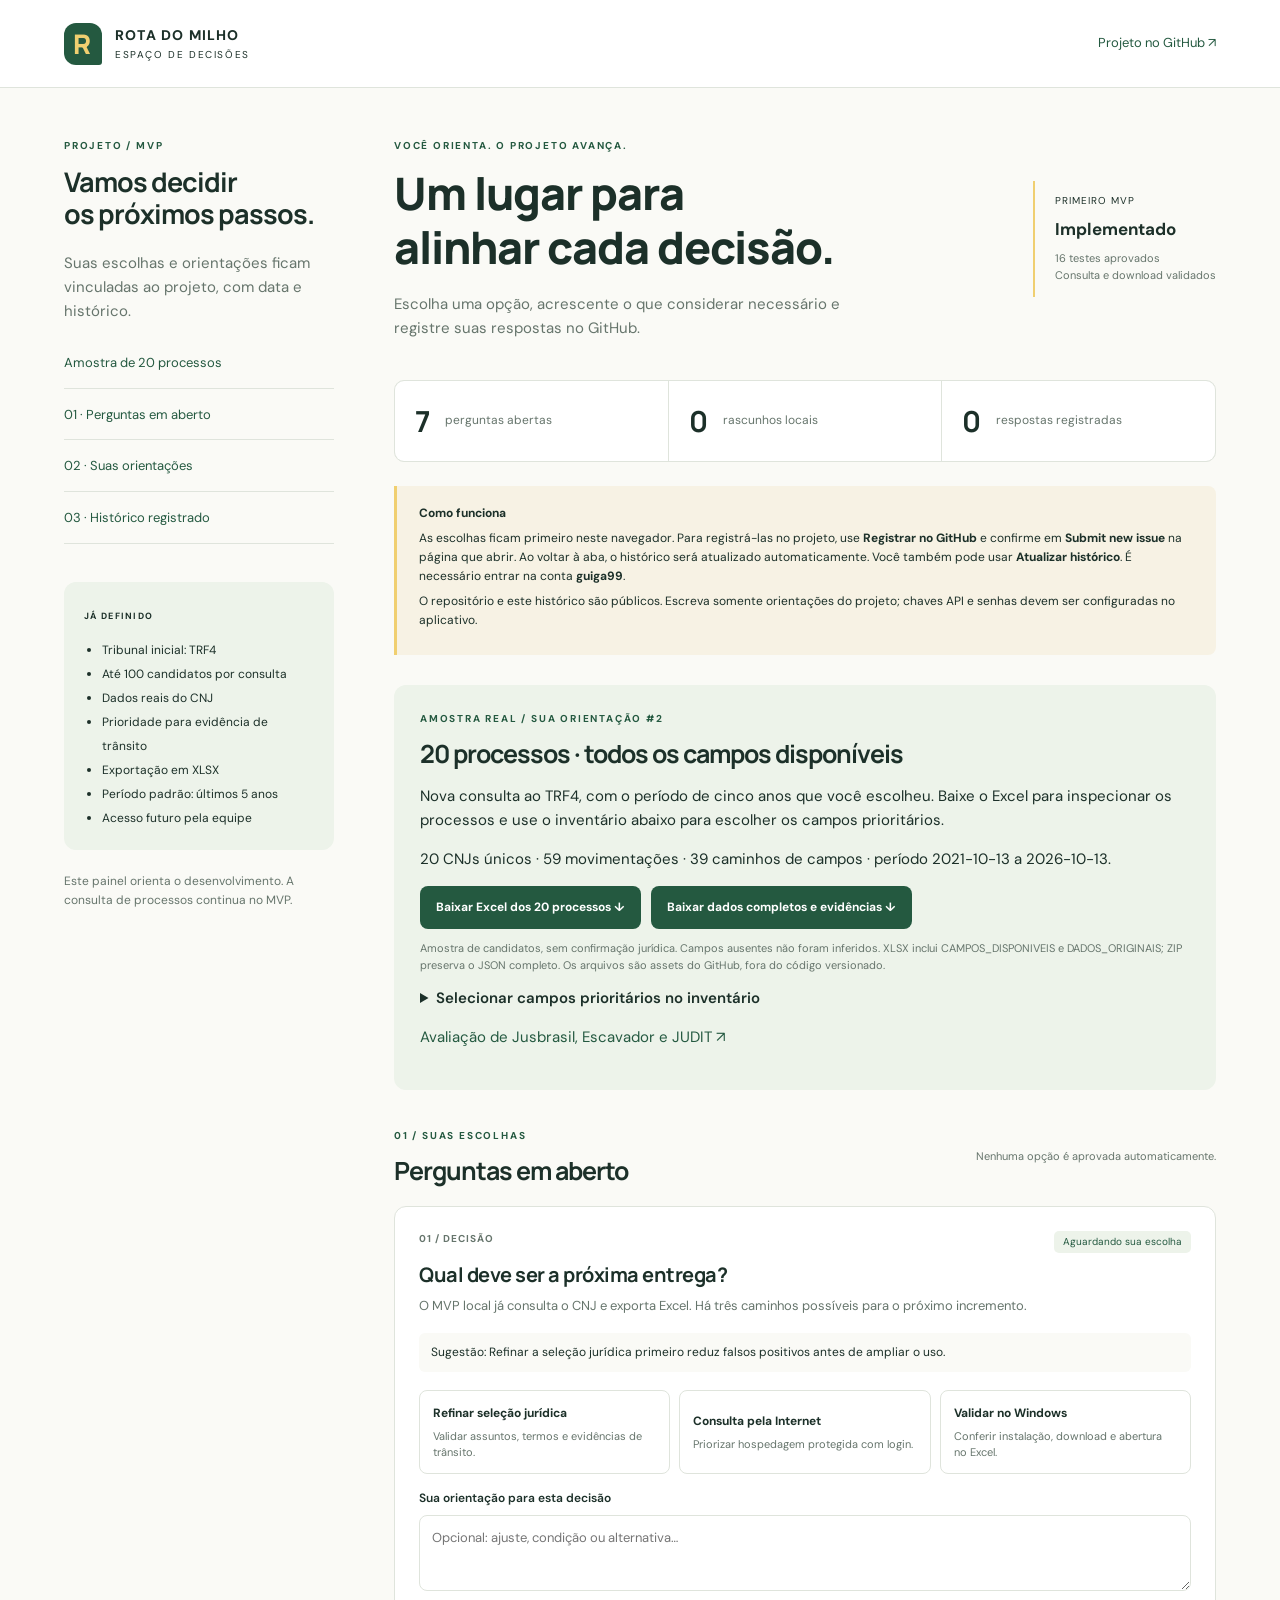
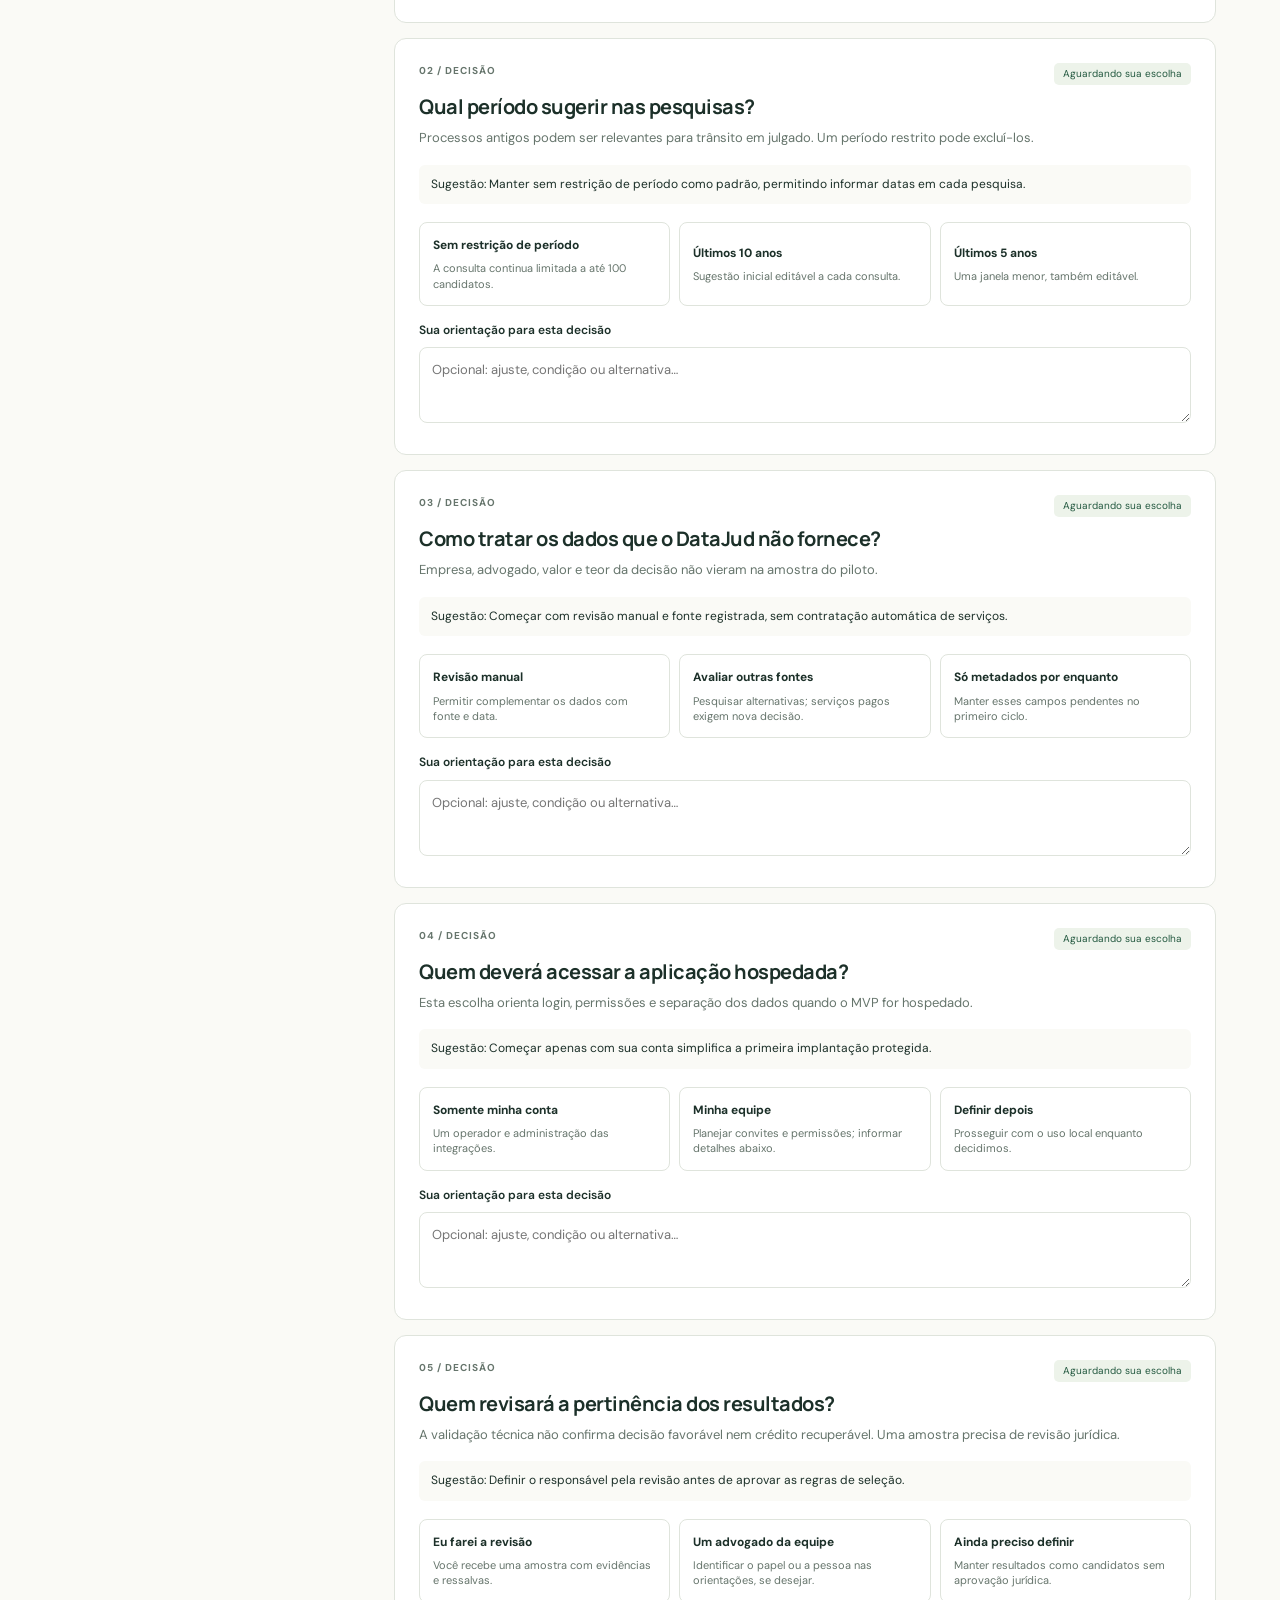
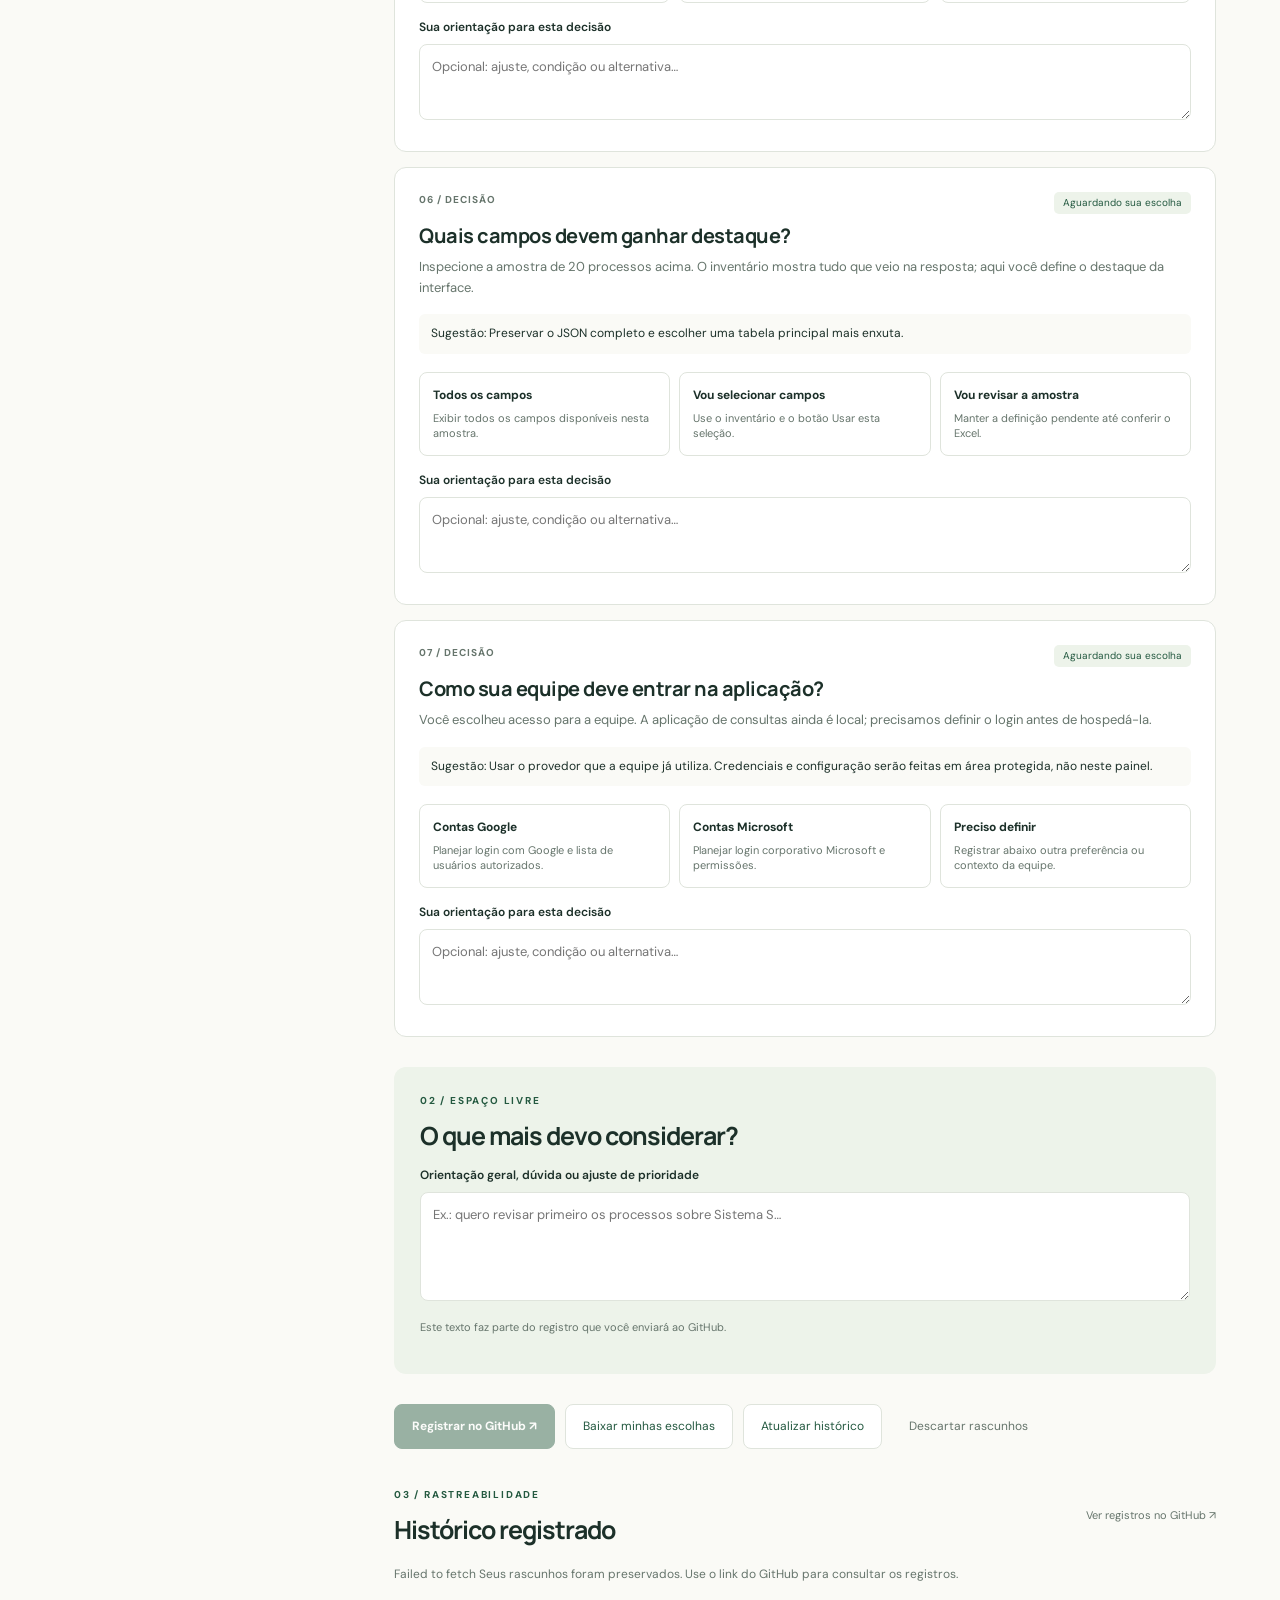
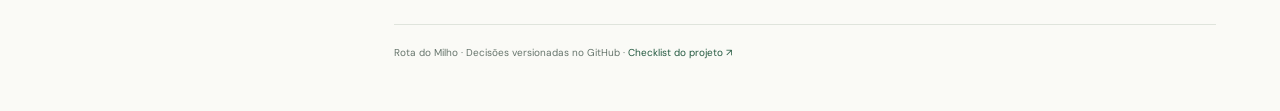
==== web/decisoes/index.html @ 39ca6925 "feat: entrega amostra de 20 processos, todos os campos e periodo de cinco anos" ====
<!doctype html>
<html lang="pt-BR">
<head>
<meta charset="utf-8"><meta name="viewport" content="width=device-width,initial-scale=1">
<meta name="description" content="Painel de decisões e orientações do projeto Rota do Milho.">
<title>Rota do Milho · Decisões</title>
<link rel="stylesheet" href="style.css">
<script src="app.js?v=20261014-sample20" defer></script>
</head>
<body>
<header class="top"><a class="brand" href="./"><span class="mark" aria-hidden="true">R</span><span>ROTA DO MILHO<small>ESPAÇO DE DECISÕES</small></span></a><a class="repo" href="https://github.com/guiga99/Rota_do_milho" target="_blank" rel="noopener">Projeto no GitHub ↗</a></header>
<div class="layout">
<aside>
<p class="eyebrow">PROJETO / MVP</p><h2>Vamos decidir<br>os próximos passos.</h2>
<p class="muted">Suas escolhas e orientações ficam vinculadas ao projeto, com data e histórico.</p>
<nav aria-label="Navegação"><a href="#amostra">Amostra de 20 processos</a><a href="#perguntas">01 · Perguntas em aberto</a><a href="#orientacoes">02 · Suas orientações</a><a href="#historico">03 · Histórico registrado</a></nav>
<div class="fixed"><span class="pill">JÁ DEFINIDO</span><ul><li>Tribunal inicial: TRF4</li><li>Até 100 candidatos por consulta</li><li>Dados reais do CNJ</li><li>Prioridade para evidência de trânsito</li><li>Exportação em XLSX</li><li>Período padrão: últimos 5 anos</li><li>Acesso futuro pela equipe</li></ul></div>
<p class="aside-note">Este painel orienta o desenvolvimento. A consulta de processos continua no MVP.</p>
</aside>
<main>
<section class="hero"><div><p class="eyebrow">VOCÊ ORIENTA. O PROJETO AVANÇA.</p><h1>Um lugar para<br>alinhar cada decisão.</h1><p>Escolha uma opção, acrescente o que considerar necessário e registre suas respostas no GitHub.</p></div><div class="hero-tag">PRIMEIRO MVP<br><strong>Implementado</strong><span>16 testes aprovados<br>Consulta e download validados</span></div></section>
<div class="stats"><div><strong id="count-total">5</strong><span>perguntas abertas</span></div><div><strong id="count-draft">0</strong><span>rascunhos locais</span></div><div><strong id="count-saved">0</strong><span>respostas registradas</span></div></div>
<div class="notice"><strong>Como funciona</strong><p>As escolhas ficam primeiro neste navegador. Para registrá-las no projeto, use <b>Registrar no GitHub</b> e confirme em <b>Submit new issue</b> na página que abrir. Ao voltar à aba, o histórico será atualizado automaticamente. Você também pode usar <b>Atualizar histórico</b>. É necessário entrar na conta <b>guiga99</b>.</p><p>O repositório e este histórico são públicos. Escreva somente orientações do projeto; chaves API e senhas devem ser configuradas no aplicativo.</p></div>
<section id="amostra" class="guidance"><p class="eyebrow">AMOSTRA REAL / SUA ORIENTAÇÃO #2</p><h2>20 processos · todos os campos disponíveis</h2><p>Nova consulta ao TRF4, com o período de cinco anos que você escolheu. Baixe o Excel para inspecionar os processos e use o inventário abaixo para escolher os campos prioritários.</p><p id="sample-status" role="status">Carregando inventário…</p><div class="actions"><a class="sample-link" href="https://github.com/guiga99/Rota_do_milho/releases/download/amostra-trf4-20-v1/TRF4_amostra20.xlsx">Baixar Excel dos 20 processos ↓</a><a class="sample-link" href="https://github.com/guiga99/Rota_do_milho/releases/download/amostra-trf4-20-v1/TRF4_amostra20_dados_completos.zip">Baixar dados completos e evidências ↓</a></div><p class="small muted">Amostra de candidatos, sem confirmação jurídica. Campos ausentes não foram inferidos. XLSX inclui CAMPOS_DISPONIVEIS e DADOS_ORIGINAIS; ZIP preserva o JSON completo. Os arquivos são assets do GitHub, fora do código versionado.</p><details><summary>Selecionar campos prioritários no inventário</summary><p class="small">A contagem mostra presença por registro, não qualidade jurídica. [] representa uma lista. As escolhas só serão confirmadas após Registrar no GitHub.</p><div class="actions"><button id="mark-fields" class="secondary">Marcar todos</button><button id="clear-fields" class="secondary">Limpar seleção</button></div><div id="field-list"></div><button id="apply-fields" class="primary">Usar esta seleção como rascunho</button></details><p><a href="https://github.com/guiga99/Rota_do_milho/blob/main/docs/FONTES_COMPLEMENTARES.md" target="_blank" rel="noopener">Avaliação de Jusbrasil, Escavador e JUDIT ↗</a></p></section>
<section id="perguntas"><div class="section-head"><div><p class="eyebrow">01 / SUAS ESCOLHAS</p><h2>Perguntas em aberto</h2></div><span class="quiet">Nenhuma opção é aprovada automaticamente.</span></div><div id="questions"></div></section>
<section id="orientacoes" class="guidance"><p class="eyebrow">02 / ESPAÇO LIVRE</p><h2>O que mais devo considerar?</h2><label for="general-note">Orientação geral, dúvida ou ajuste de prioridade</label><textarea id="general-note" rows="4" maxlength="2000" placeholder="Ex.: quero revisar primeiro os processos sobre Sistema S…"></textarea><p class="muted small">Este texto faz parte do registro que você enviará ao GitHub.</p></section>
<div class="actions"><button id="save" class="primary">Registrar no GitHub ↗</button><button id="export" class="secondary">Baixar minhas escolhas</button><button id="refresh" class="secondary">Atualizar histórico</button><button id="discard" class="text-button">Descartar rascunhos</button></div>
<p id="action-status" role="status" aria-live="polite"></p>
<section id="historico"><div class="section-head"><div><p class="eyebrow">03 / RASTREABILIDADE</p><h2>Histórico registrado</h2></div><a href="https://github.com/guiga99/Rota_do_milho/issues?q=is%3Aissue+%22%5BDecis%C3%B5es%5D%22" target="_blank" rel="noopener">Ver registros no GitHub ↗</a></div><p id="sync-status" role="status" aria-live="polite">Carregando registros…</p><div id="history"></div></section>
<footer>Rota do Milho · Decisões versionadas no GitHub · <a href="https://github.com/guiga99/Rota_do_milho/blob/main/docs/CHECKLIST.md">Checklist do projeto ↗</a></footer>
</main></div>
</body></html>
---- web/decisoes/style.css ----
@import url('https://fonts.googleapis.com/css2?family=DM+Sans:wght@400;500;600;700&family=Manrope:wght@400;600;700;800&display=swap');
:root{--ink:#1c3029;--green:#245940;--light:#edf3ea;--paper:#fafaf6;--line:#dfe4dc;--muted:#66756c;--amber:#785418;--yellow:#f0cf70}*{box-sizing:border-box}html{scroll-behavior:smooth;scroll-padding-top:100px}body{margin:0;background:var(--paper);color:var(--ink);font:15px/1.6 'DM Sans',system-ui,sans-serif}a{color:var(--green);text-decoration:none}a:hover{text-decoration:underline}button,textarea{font:inherit}button,a,textarea{outline-offset:4px}button:focus-visible,a:focus-visible,textarea:focus-visible{outline:3px solid #bb9035}.top{height:88px;border-bottom:1px solid var(--line);display:flex;align-items:center;justify-content:space-between;padding:0 5vw;background:#fff}.brand{display:flex;gap:13px;align-items:center;color:var(--ink);font-size:14px;font-weight:800;letter-spacing:1.2px}.brand small{display:block;font-weight:400;font-size:10px;letter-spacing:1.6px}.mark{width:38px;height:42px;display:grid;place-items:center;border-radius:12px 12px 3px 12px;background:var(--green);color:var(--yellow);font:800 27px 'Manrope',sans-serif}.repo{font-size:13px}.layout{max-width:1440px;margin:auto;display:grid;grid-template-columns:270px minmax(0,1fr);gap:60px;padding:50px 5vw}.eyebrow{font-size:10px;font-weight:700;letter-spacing:1.8px;color:var(--green);margin:0 0 12px}h1,h2,h3{font-family:'Manrope',system-ui,sans-serif;line-height:1.2;letter-spacing:-1px;margin:0}aside h2{font-size:27px}aside .muted{margin:20px 0 30px}.muted{color:var(--muted)}nav{display:grid;gap:16px;font-size:13px;margin-bottom:38px}nav a{padding-bottom:14px;border-bottom:1px solid var(--line)}.fixed{background:var(--light);border-radius:12px;padding:20px}.pill{font-size:9px;font-weight:700;letter-spacing:1.3px}.fixed ul{padding-left:18px;font-size:12px;line-height:2;margin-bottom:0}.aside-note{font-size:12px;color:var(--muted);margin-top:22px}.hero{display:flex;gap:24px;justify-content:space-between;align-items:center;padding-bottom:30px}.hero h1{font-size:clamp(30px,3.5vw,46px);font-weight:800}.hero p:last-child{max-width:470px;color:var(--muted);margin:18px 0 0}.hero-tag{font-size:10px;min-width:155px;letter-spacing:1px;border-left:2px solid var(--yellow);padding:12px 0 12px 20px}.hero-tag strong{font-size:17px;display:block;letter-spacing:0;margin:7px 0}.hero-tag span{font-size:11px;display:block;letter-spacing:0;color:var(--muted)}.stats{display:grid;grid-template-columns:repeat(3,1fr);gap:1px;border:1px solid var(--line);border-radius:10px;overflow:hidden;background:var(--line);margin:10px 0 24px}.stats>div{display:flex;gap:15px;align-items:center;padding:20px;background:#fff}.stats strong{font:700 29px 'Manrope',sans-serif}.stats span{font-size:12px;color:var(--muted)}.notice{padding:18px 22px;border-left:3px solid var(--yellow);background:#f7f2e4;font-size:12px;border-radius:0 8px 8px 0}.notice p{margin:6px 0}.section-head{display:flex;gap:16px;justify-content:space-between;align-items:center;margin:38px 0 20px}.section-head h2,.guidance h2{font-size:25px}.section-head a,.quiet{font-size:11px;color:var(--muted)}.card{background:#fff;border:1px solid var(--line);border-radius:12px;padding:24px;margin-bottom:15px}.card-top{display:flex;justify-content:space-between;gap:12px;margin-bottom:10px}.card-number{font-size:10px;font-weight:700;letter-spacing:1px;color:var(--muted)}.status{font-size:10px;padding:3px 9px;border-radius:5px;background:var(--light);color:var(--green)}.status.draft{background:#faf0d6;color:var(--amber)}.card h3{font-size:20px;letter-spacing:-.5px;margin-bottom:9px}.card .description{color:var(--muted);font-size:13px;margin:0 0 16px}.suggestion{font-size:12px;background:var(--paper);border-radius:6px;padding:10px 12px;margin:12px 0 18px}.options{display:grid;grid-template-columns:repeat(3,1fr);gap:9px}.option{background:#fff;color:var(--ink);border:1px solid var(--line);border-radius:8px;text-align:left;padding:13px;cursor:pointer;min-height:84px}.option strong{display:block;font-size:12px;margin-bottom:6px}.option span{font-size:11px;color:var(--muted);display:block;line-height:1.4}.option:hover{border-color:var(--green);background:var(--paper)}.option[aria-pressed=true]{border:2px solid var(--green);padding:12px;background:var(--light)}label{display:block;font-size:12px;font-weight:600;margin:15px 0 7px}textarea{width:100%;resize:vertical;padding:12px;border:1px solid var(--line);border-radius:8px;background:#fff;color:var(--ink);font-size:13px;min-height:76px}.saved-detail{font-size:11px;color:var(--muted);margin-top:12px}.guidance{margin:30px 0;padding:26px;background:var(--light);border-radius:12px}.small{font-size:11px}.actions{display:flex;gap:10px;flex-wrap:wrap;align-items:center}.actions button{border-radius:8px;padding:12px 17px;font-size:12px;cursor:pointer}.primary{background:var(--green);color:white;border:1px solid var(--green);font-weight:700}.primary:disabled{opacity:.45;cursor:not-allowed}.secondary{background:#fff;border:1px solid var(--line);color:var(--green)}.text-button{background:none;border:0;color:var(--muted)}#action-status,#sync-status{font-size:12px;color:var(--muted)}.history-item{border:1px solid var(--line);background:#fff;border-radius:8px;padding:18px;margin:10px 0;font-size:13px}.history-item p{margin:5px 0;color:var(--muted)}footer{margin-top:40px;padding-top:20px;border-top:1px solid var(--line);font-size:10px;color:var(--muted)}@media(max-width:1000px){.layout{grid-template-columns:210px minmax(0,1fr);gap:30px}.options{grid-template-columns:1fr}.hero-tag{display:none}}@media(max-width:700px){.top{height:72px;padding:0 20px}.brand{font-size:11px}.repo{font-size:10px}.layout{display:block;padding:28px 20px}aside h2,aside .muted,aside nav,aside .aside-note{display:none}aside .fixed{margin-bottom:28px}aside ul{display:flex;flex-wrap:wrap;gap:0 26px}.hero h1{font-size:34px}.stats>div{padding:14px 10px;display:block}.stats span{display:block;font-size:10px}.section-head{display:block}.quiet{display:block;margin-top:10px}.card{padding:20px}.actions button{flex:1}footer{font-size:11px}}

.long-record{max-width:750px;width:90%;border:1px solid var(--line);border-radius:12px;padding:28px;color:var(--ink)}.long-record::backdrop{background:#1c302980}.long-record button{padding:12px;margin:16px 10px 0 0;border-radius:8px;cursor:pointer}

.sample-link{display:inline-block;padding:12px 16px;border-radius:8px;background:var(--green);color:white;font-size:12px;font-weight:700}.field-row{display:flex;gap:10px;align-items:start;font-size:12px;border-bottom:1px solid var(--line);padding:8px 0;margin:0}.field-row input{margin-top:4px;flex-shrink:0}#field-list{max-height:400px;overflow:auto;margin:16px 0}.field-row span{overflow-wrap:anywhere}summary{cursor:pointer;font-weight:600}
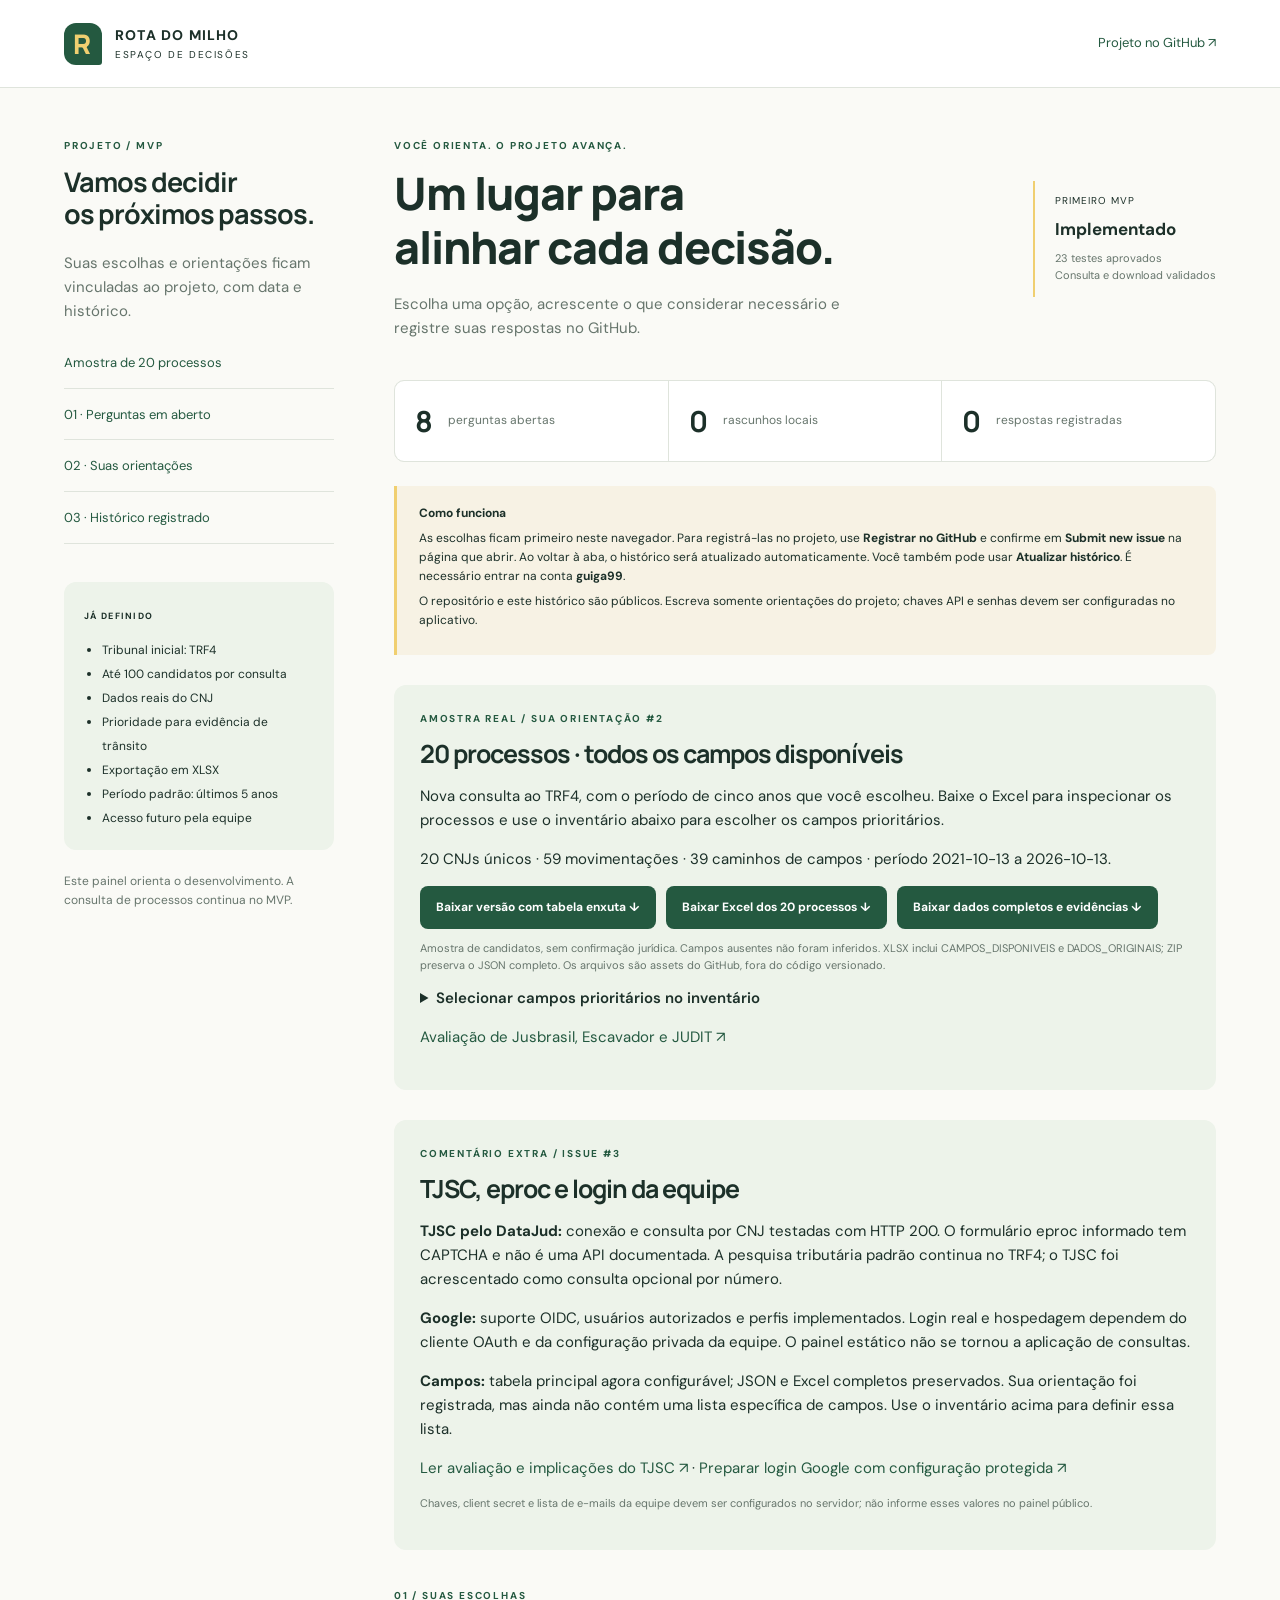
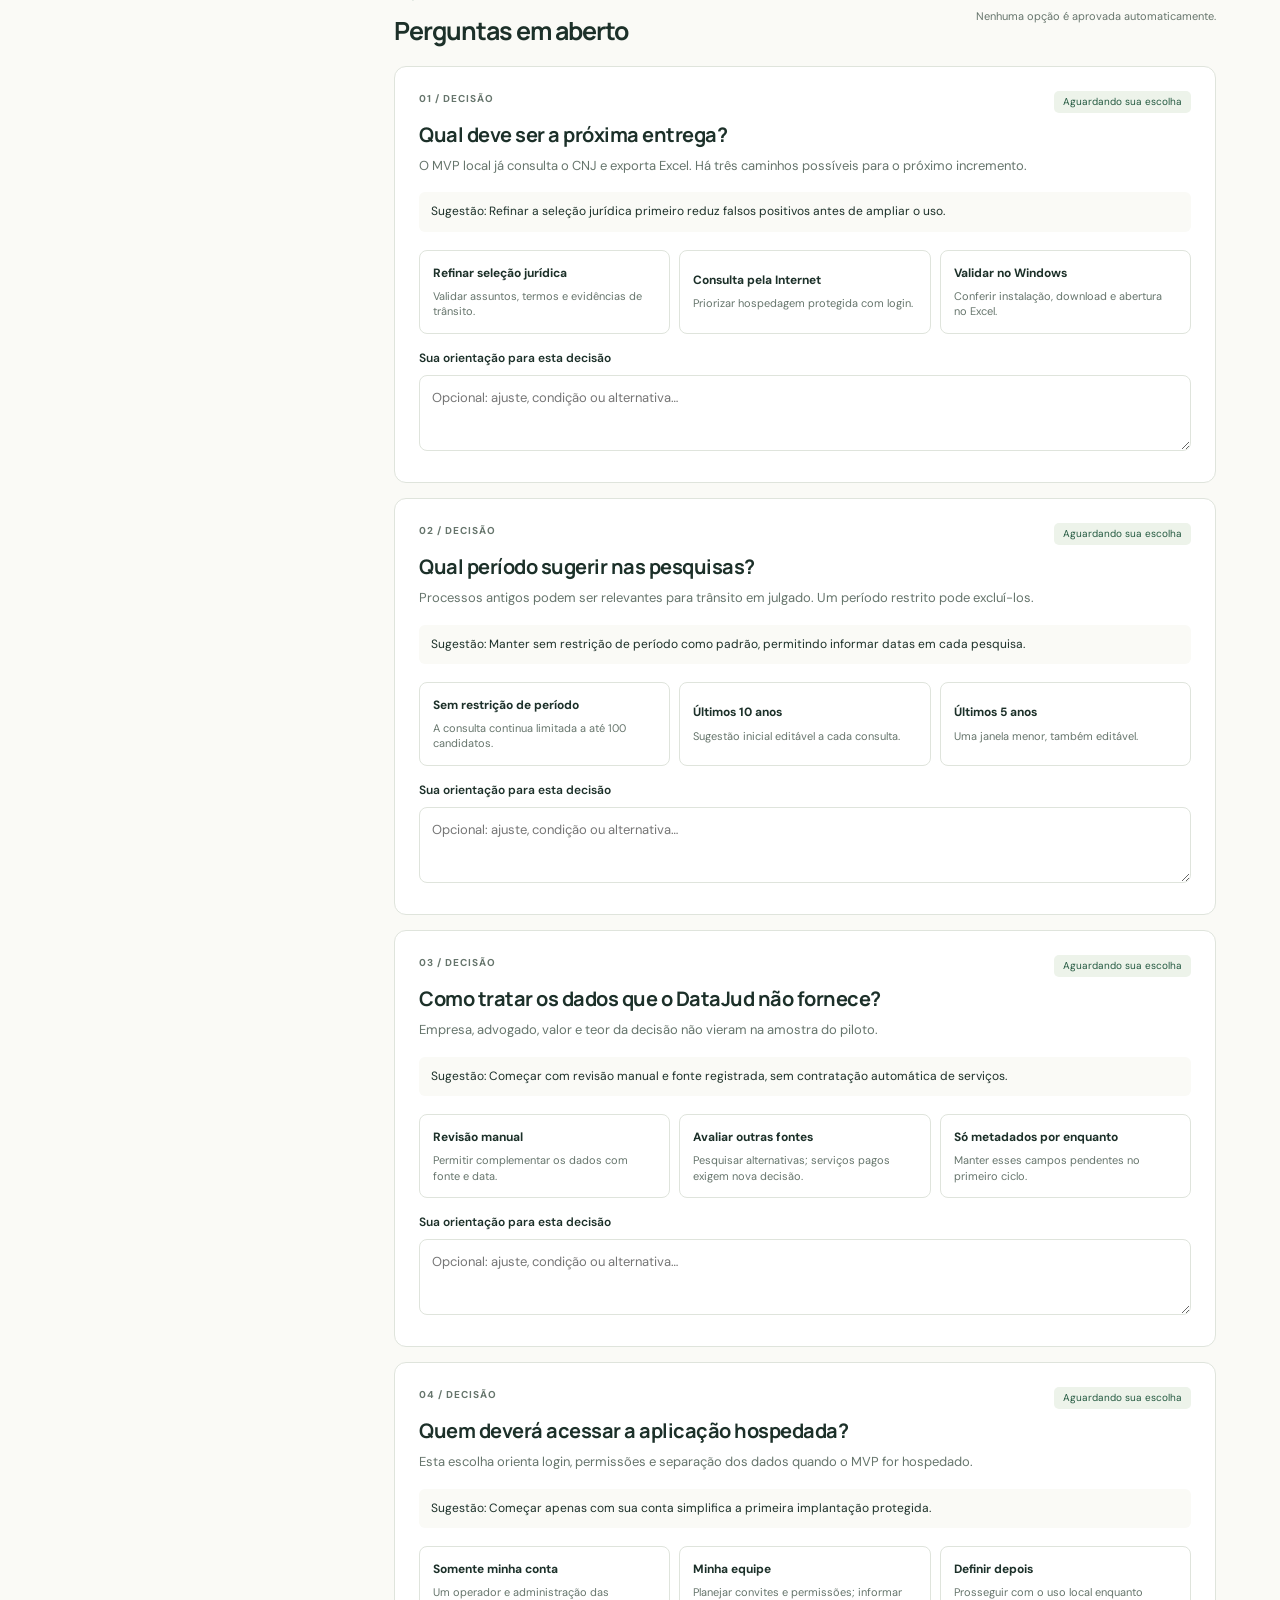
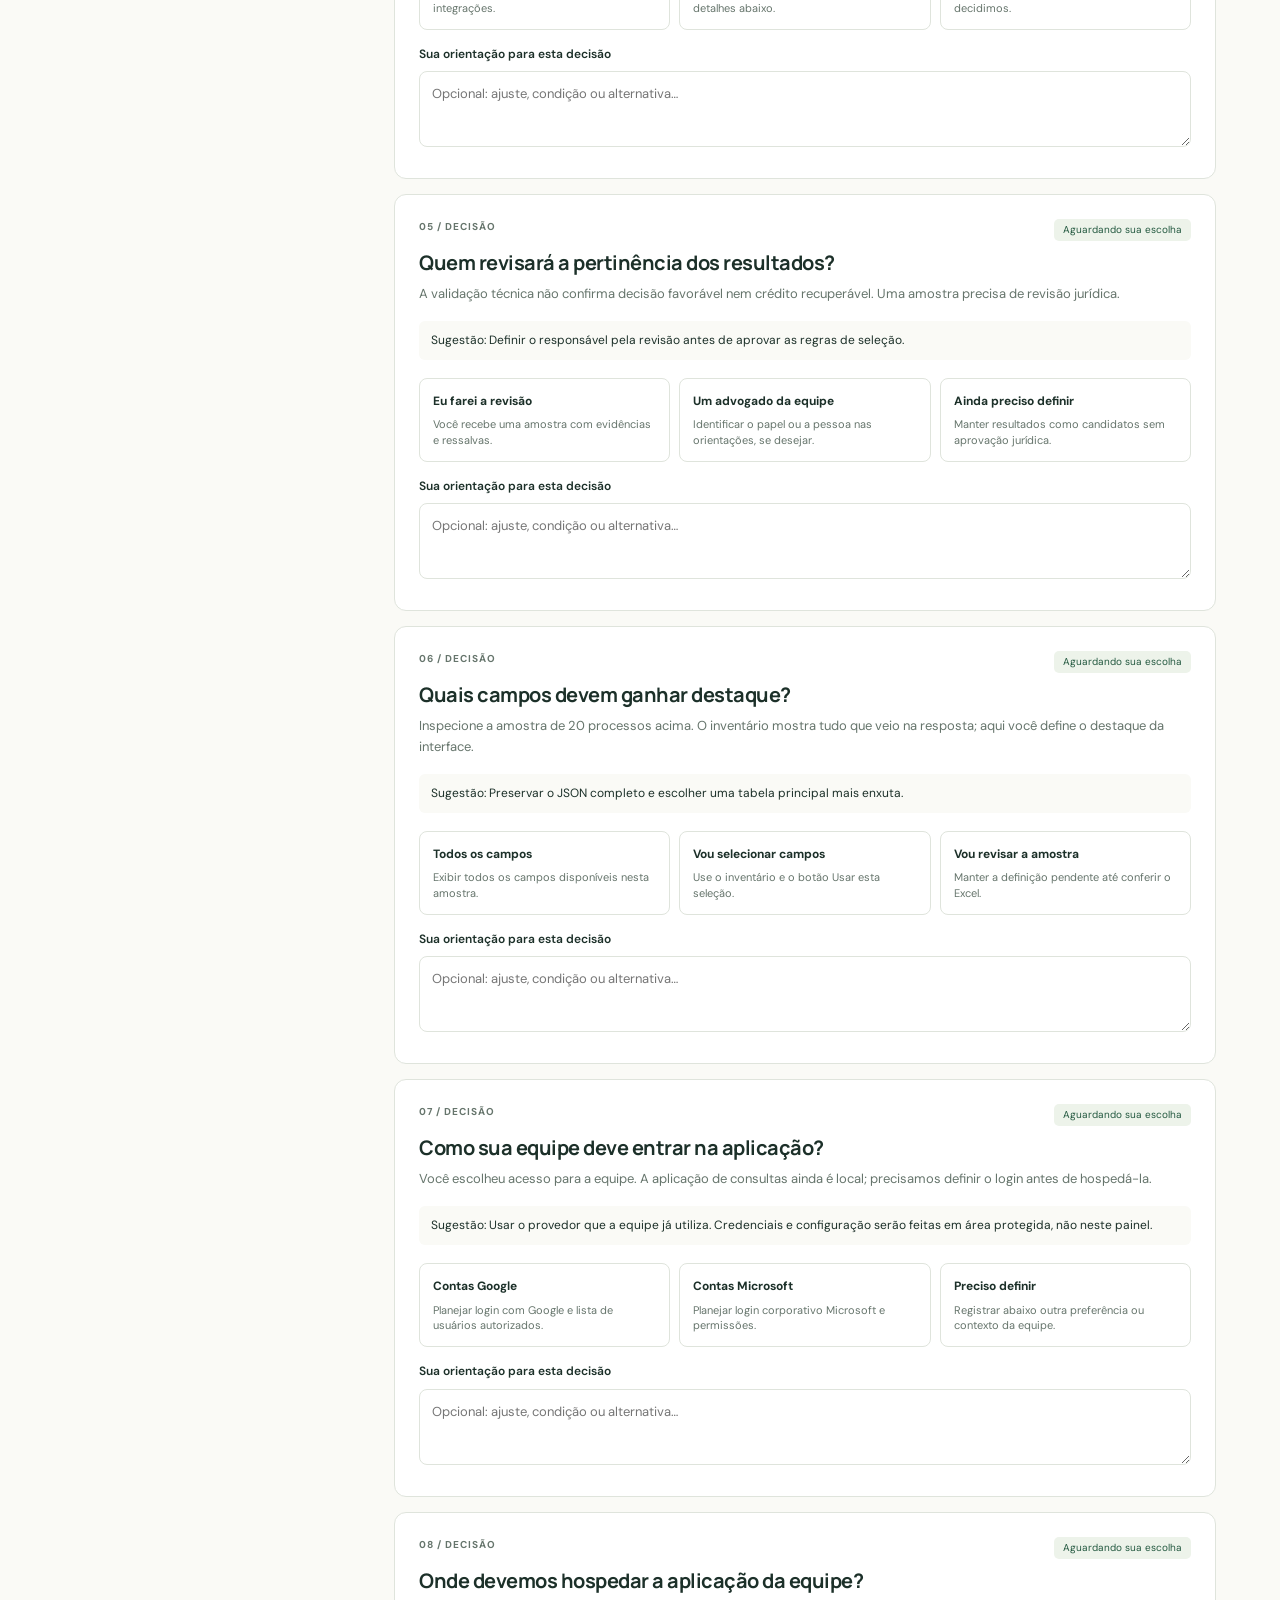
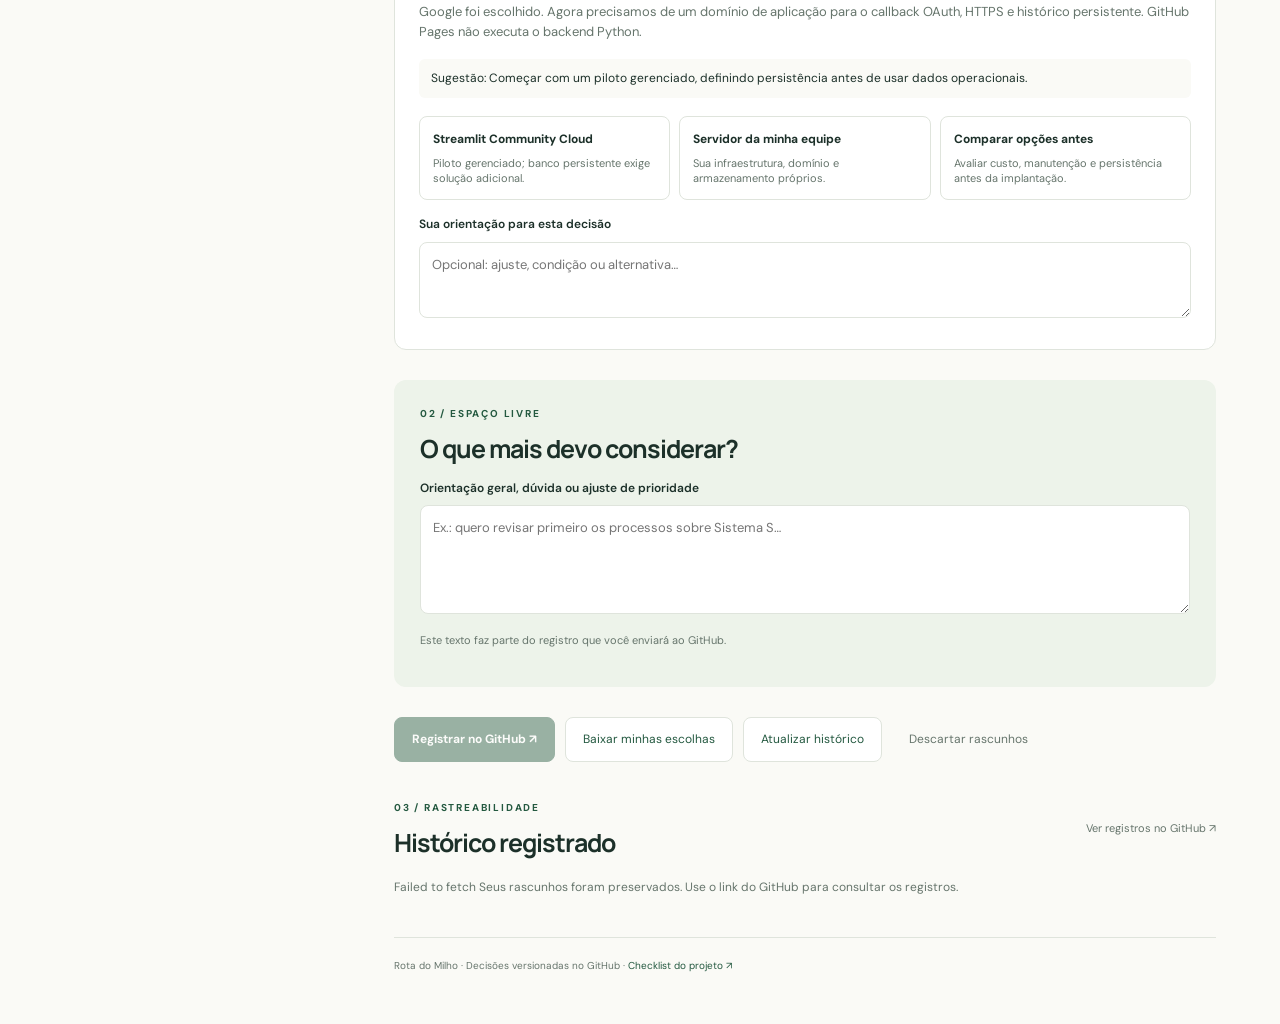
==== commit 715cfbd2: "feat: aplica issue 3 com tabela enxuta, Google OIDC e consulta TJSC" ====
--- a/web/decisoes/index.html
+++ b/web/decisoes/index.html
@@ -5,7 +5,7 @@
 <meta name="description" content="Painel de decisões e orientações do projeto Rota do Milho.">
 <title>Rota do Milho · Decisões</title>
 <link rel="stylesheet" href="style.css">
-<script src="app.js?v=20261014-sample20" defer></script>
+<script src="app.js?v=20261014-inc3" defer></script>
 </head>
 <body>
 <header class="top"><a class="brand" href="./"><span class="mark" aria-hidden="true">R</span><span>ROTA DO MILHO<small>ESPAÇO DE DECISÕES</small></span></a><a class="repo" href="https://github.com/guiga99/Rota_do_milho" target="_blank" rel="noopener">Projeto no GitHub ↗</a></header>
@@ -18,10 +18,11 @@
 <p class="aside-note">Este painel orienta o desenvolvimento. A consulta de processos continua no MVP.</p>
 </aside>
 <main>
-<section class="hero"><div><p class="eyebrow">VOCÊ ORIENTA. O PROJETO AVANÇA.</p><h1>Um lugar para<br>alinhar cada decisão.</h1><p>Escolha uma opção, acrescente o que considerar necessário e registre suas respostas no GitHub.</p></div><div class="hero-tag">PRIMEIRO MVP<br><strong>Implementado</strong><span>16 testes aprovados<br>Consulta e download validados</span></div></section>
+<section class="hero"><div><p class="eyebrow">VOCÊ ORIENTA. O PROJETO AVANÇA.</p><h1>Um lugar para<br>alinhar cada decisão.</h1><p>Escolha uma opção, acrescente o que considerar necessário e registre suas respostas no GitHub.</p></div><div class="hero-tag">PRIMEIRO MVP<br><strong>Implementado</strong><span>23 testes aprovados<br>Consulta e download validados</span></div></section>
 <div class="stats"><div><strong id="count-total">5</strong><span>perguntas abertas</span></div><div><strong id="count-draft">0</strong><span>rascunhos locais</span></div><div><strong id="count-saved">0</strong><span>respostas registradas</span></div></div>
 <div class="notice"><strong>Como funciona</strong><p>As escolhas ficam primeiro neste navegador. Para registrá-las no projeto, use <b>Registrar no GitHub</b> e confirme em <b>Submit new issue</b> na página que abrir. Ao voltar à aba, o histórico será atualizado automaticamente. Você também pode usar <b>Atualizar histórico</b>. É necessário entrar na conta <b>guiga99</b>.</p><p>O repositório e este histórico são públicos. Escreva somente orientações do projeto; chaves API e senhas devem ser configuradas no aplicativo.</p></div>
-<section id="amostra" class="guidance"><p class="eyebrow">AMOSTRA REAL / SUA ORIENTAÇÃO #2</p><h2>20 processos · todos os campos disponíveis</h2><p>Nova consulta ao TRF4, com o período de cinco anos que você escolheu. Baixe o Excel para inspecionar os processos e use o inventário abaixo para escolher os campos prioritários.</p><p id="sample-status" role="status">Carregando inventário…</p><div class="actions"><a class="sample-link" href="https://github.com/guiga99/Rota_do_milho/releases/download/amostra-trf4-20-v1/TRF4_amostra20.xlsx">Baixar Excel dos 20 processos ↓</a><a class="sample-link" href="https://github.com/guiga99/Rota_do_milho/releases/download/amostra-trf4-20-v1/TRF4_amostra20_dados_completos.zip">Baixar dados completos e evidências ↓</a></div><p class="small muted">Amostra de candidatos, sem confirmação jurídica. Campos ausentes não foram inferidos. XLSX inclui CAMPOS_DISPONIVEIS e DADOS_ORIGINAIS; ZIP preserva o JSON completo. Os arquivos são assets do GitHub, fora do código versionado.</p><details><summary>Selecionar campos prioritários no inventário</summary><p class="small">A contagem mostra presença por registro, não qualidade jurídica. [] representa uma lista. As escolhas só serão confirmadas após Registrar no GitHub.</p><div class="actions"><button id="mark-fields" class="secondary">Marcar todos</button><button id="clear-fields" class="secondary">Limpar seleção</button></div><div id="field-list"></div><button id="apply-fields" class="primary">Usar esta seleção como rascunho</button></details><p><a href="https://github.com/guiga99/Rota_do_milho/blob/main/docs/FONTES_COMPLEMENTARES.md" target="_blank" rel="noopener">Avaliação de Jusbrasil, Escavador e JUDIT ↗</a></p></section>
+<section id="amostra" class="guidance"><p class="eyebrow">AMOSTRA REAL / SUA ORIENTAÇÃO #2</p><h2>20 processos · todos os campos disponíveis</h2><p>Nova consulta ao TRF4, com o período de cinco anos que você escolheu. Baixe o Excel para inspecionar os processos e use o inventário abaixo para escolher os campos prioritários.</p><p id="sample-status" role="status">Carregando inventário…</p><div class="actions"><a class="sample-link" href="https://github.com/guiga99/Rota_do_milho/releases/download/amostra-trf4-20-v2/TRF4_amostra20.xlsx">Baixar versão com tabela enxuta ↓</a><a class="sample-link" href="https://github.com/guiga99/Rota_do_milho/releases/download/amostra-trf4-20-v1/TRF4_amostra20.xlsx">Baixar Excel dos 20 processos ↓</a><a class="sample-link" href="https://github.com/guiga99/Rota_do_milho/releases/download/amostra-trf4-20-v1/TRF4_amostra20_dados_completos.zip">Baixar dados completos e evidências ↓</a></div><p class="small muted">Amostra de candidatos, sem confirmação jurídica. Campos ausentes não foram inferidos. XLSX inclui CAMPOS_DISPONIVEIS e DADOS_ORIGINAIS; ZIP preserva o JSON completo. Os arquivos são assets do GitHub, fora do código versionado.</p><details><summary>Selecionar campos prioritários no inventário</summary><p class="small">A contagem mostra presença por registro, não qualidade jurídica. [] representa uma lista. As escolhas só serão confirmadas após Registrar no GitHub.</p><div class="actions"><button id="mark-fields" class="secondary">Marcar todos</button><button id="clear-fields" class="secondary">Limpar seleção</button></div><div id="field-list"></div><button id="apply-fields" class="primary">Usar esta seleção como rascunho</button></details><p><a href="https://github.com/guiga99/Rota_do_milho/blob/main/docs/FONTES_COMPLEMENTARES.md" target="_blank" rel="noopener">Avaliação de Jusbrasil, Escavador e JUDIT ↗</a></p></section>
+<section class="guidance" id="avaliacao-tjsc"><p class="eyebrow">COMENTÁRIO EXTRA / ISSUE #3</p><h2>TJSC, eproc e login da equipe</h2><p><strong>TJSC pelo DataJud:</strong> conexão e consulta por CNJ testadas com HTTP 200. O formulário eproc informado tem CAPTCHA e não é uma API documentada. A pesquisa tributária padrão continua no TRF4; o TJSC foi acrescentado como consulta opcional por número.</p><p><strong>Google:</strong> suporte OIDC, usuários autorizados e perfis implementados. Login real e hospedagem dependem do cliente OAuth e da configuração privada da equipe. O painel estático não se tornou a aplicação de consultas.</p><p><strong>Campos:</strong> tabela principal agora configurável; JSON e Excel completos preservados. Sua orientação foi registrada, mas ainda não contém uma lista específica de campos. Use o inventário acima para definir essa lista.</p><p><a href="https://github.com/guiga99/Rota_do_milho/blob/main/docs/TJSC_EPROC.md" target="_blank" rel="noopener">Ler avaliação e implicações do TJSC ↗</a> · <a href="https://github.com/guiga99/Rota_do_milho/blob/main/docs/ACESSO_GOOGLE.md" target="_blank" rel="noopener">Preparar login Google com configuração protegida ↗</a></p><p class="small muted">Chaves, client secret e lista de e-mails da equipe devem ser configurados no servidor; não informe esses valores no painel público.</p></section>
 <section id="perguntas"><div class="section-head"><div><p class="eyebrow">01 / SUAS ESCOLHAS</p><h2>Perguntas em aberto</h2></div><span class="quiet">Nenhuma opção é aprovada automaticamente.</span></div><div id="questions"></div></section>
 <section id="orientacoes" class="guidance"><p class="eyebrow">02 / ESPAÇO LIVRE</p><h2>O que mais devo considerar?</h2><label for="general-note">Orientação geral, dúvida ou ajuste de prioridade</label><textarea id="general-note" rows="4" maxlength="2000" placeholder="Ex.: quero revisar primeiro os processos sobre Sistema S…"></textarea><p class="muted small">Este texto faz parte do registro que você enviará ao GitHub.</p></section>
 <div class="actions"><button id="save" class="primary">Registrar no GitHub ↗</button><button id="export" class="secondary">Baixar minhas escolhas</button><button id="refresh" class="secondary">Atualizar histórico</button><button id="discard" class="text-button">Descartar rascunhos</button></div>
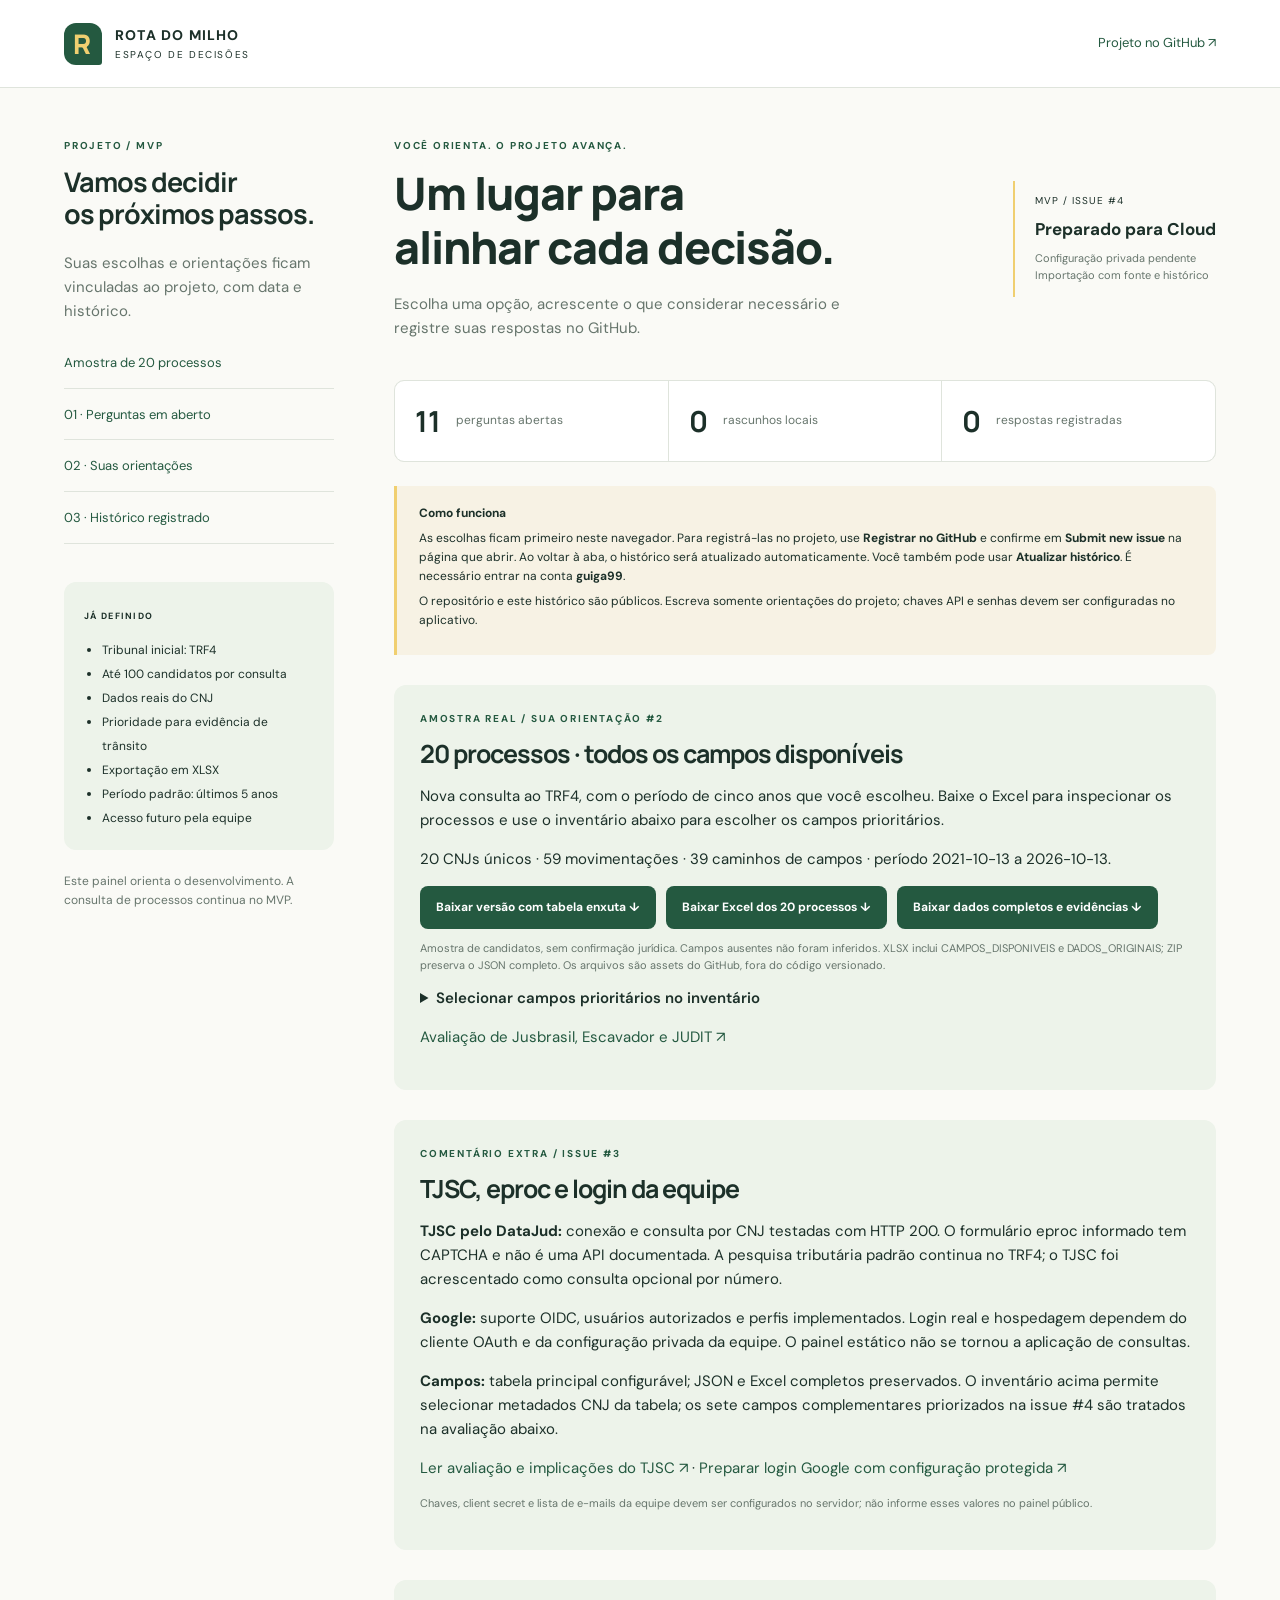
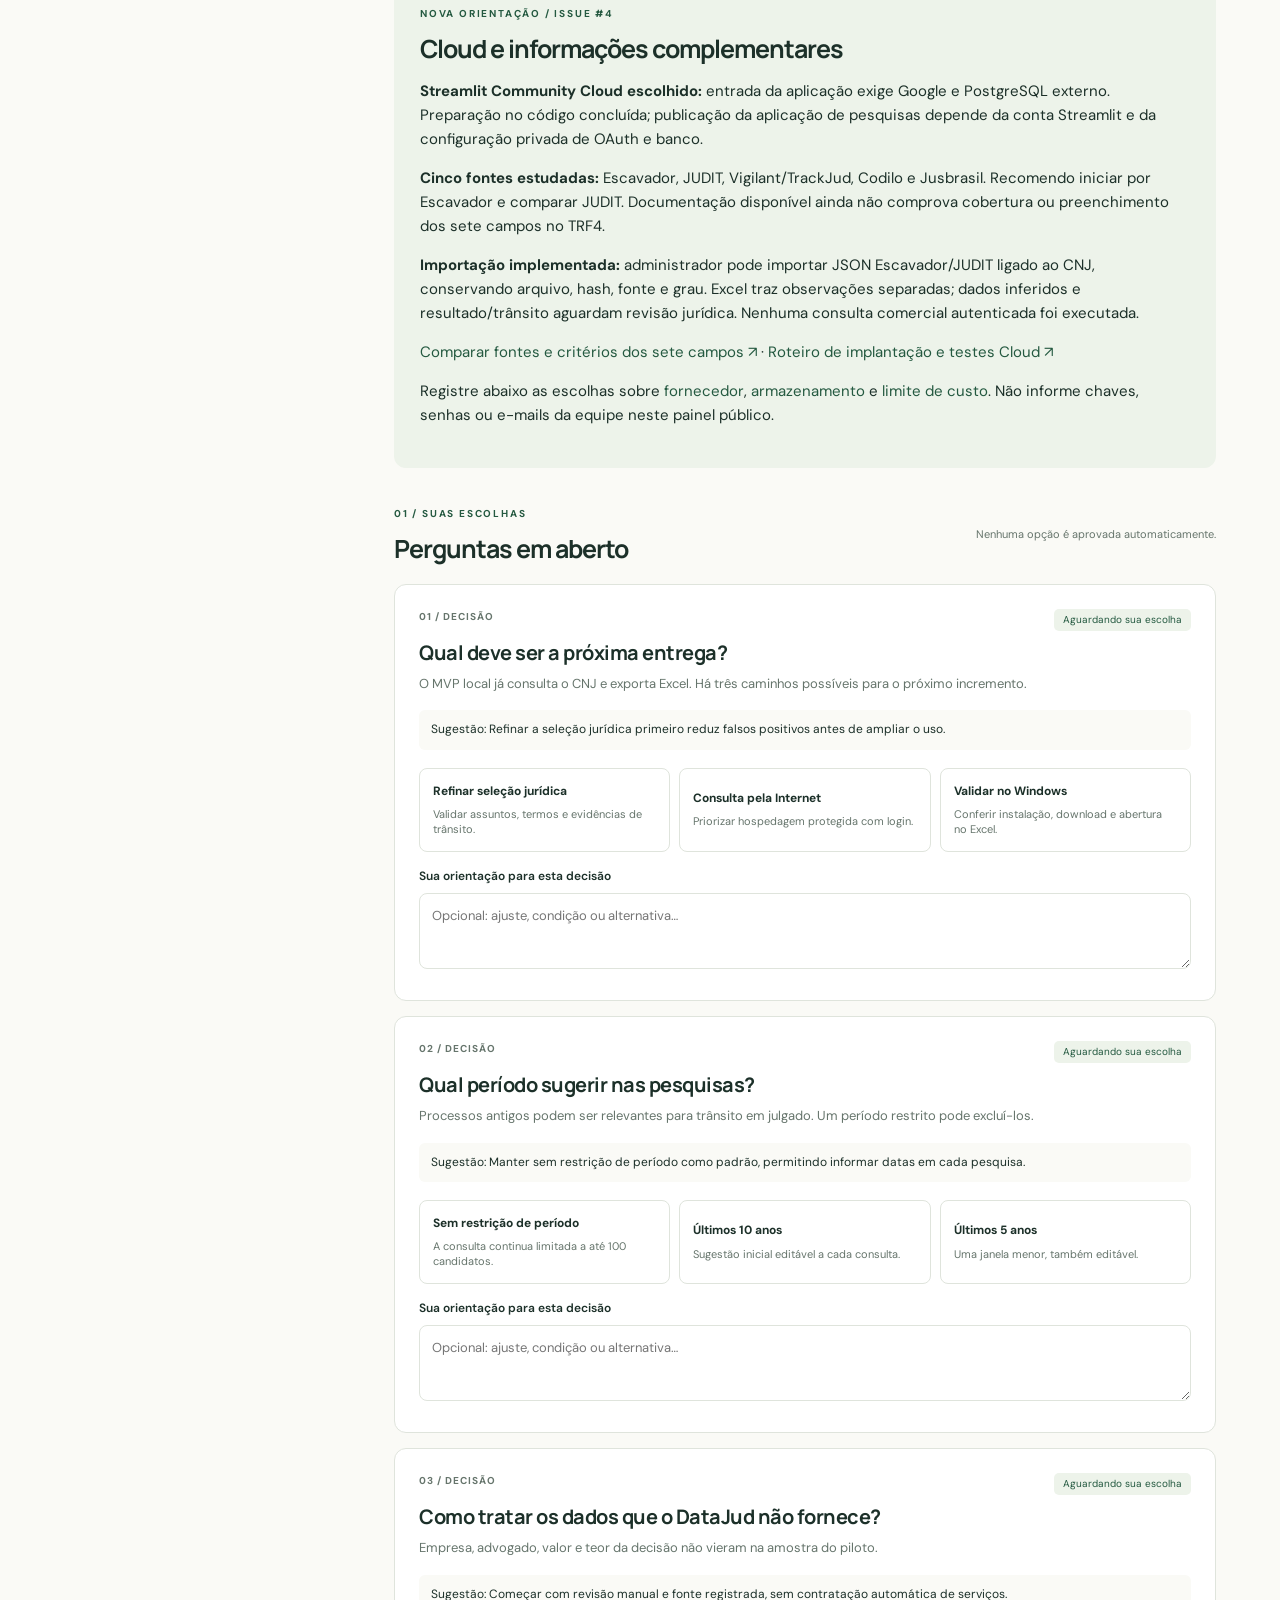
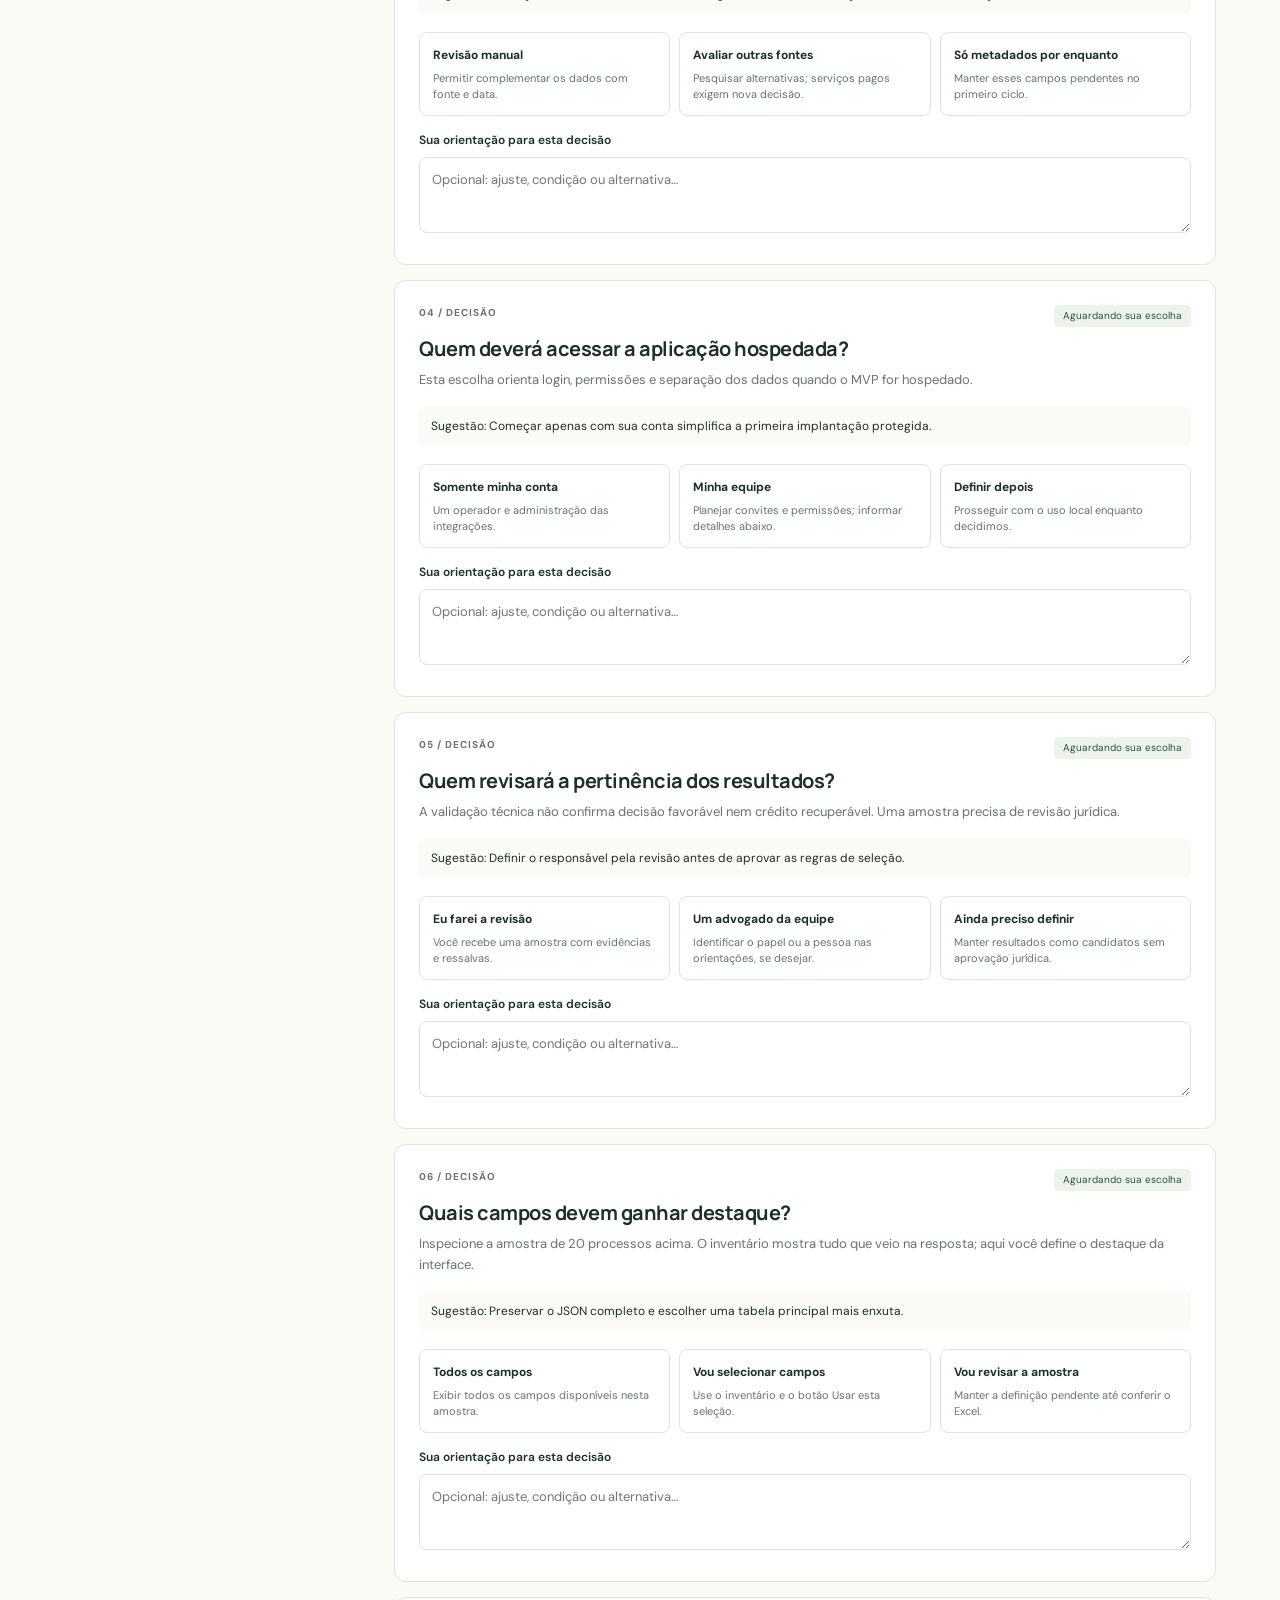
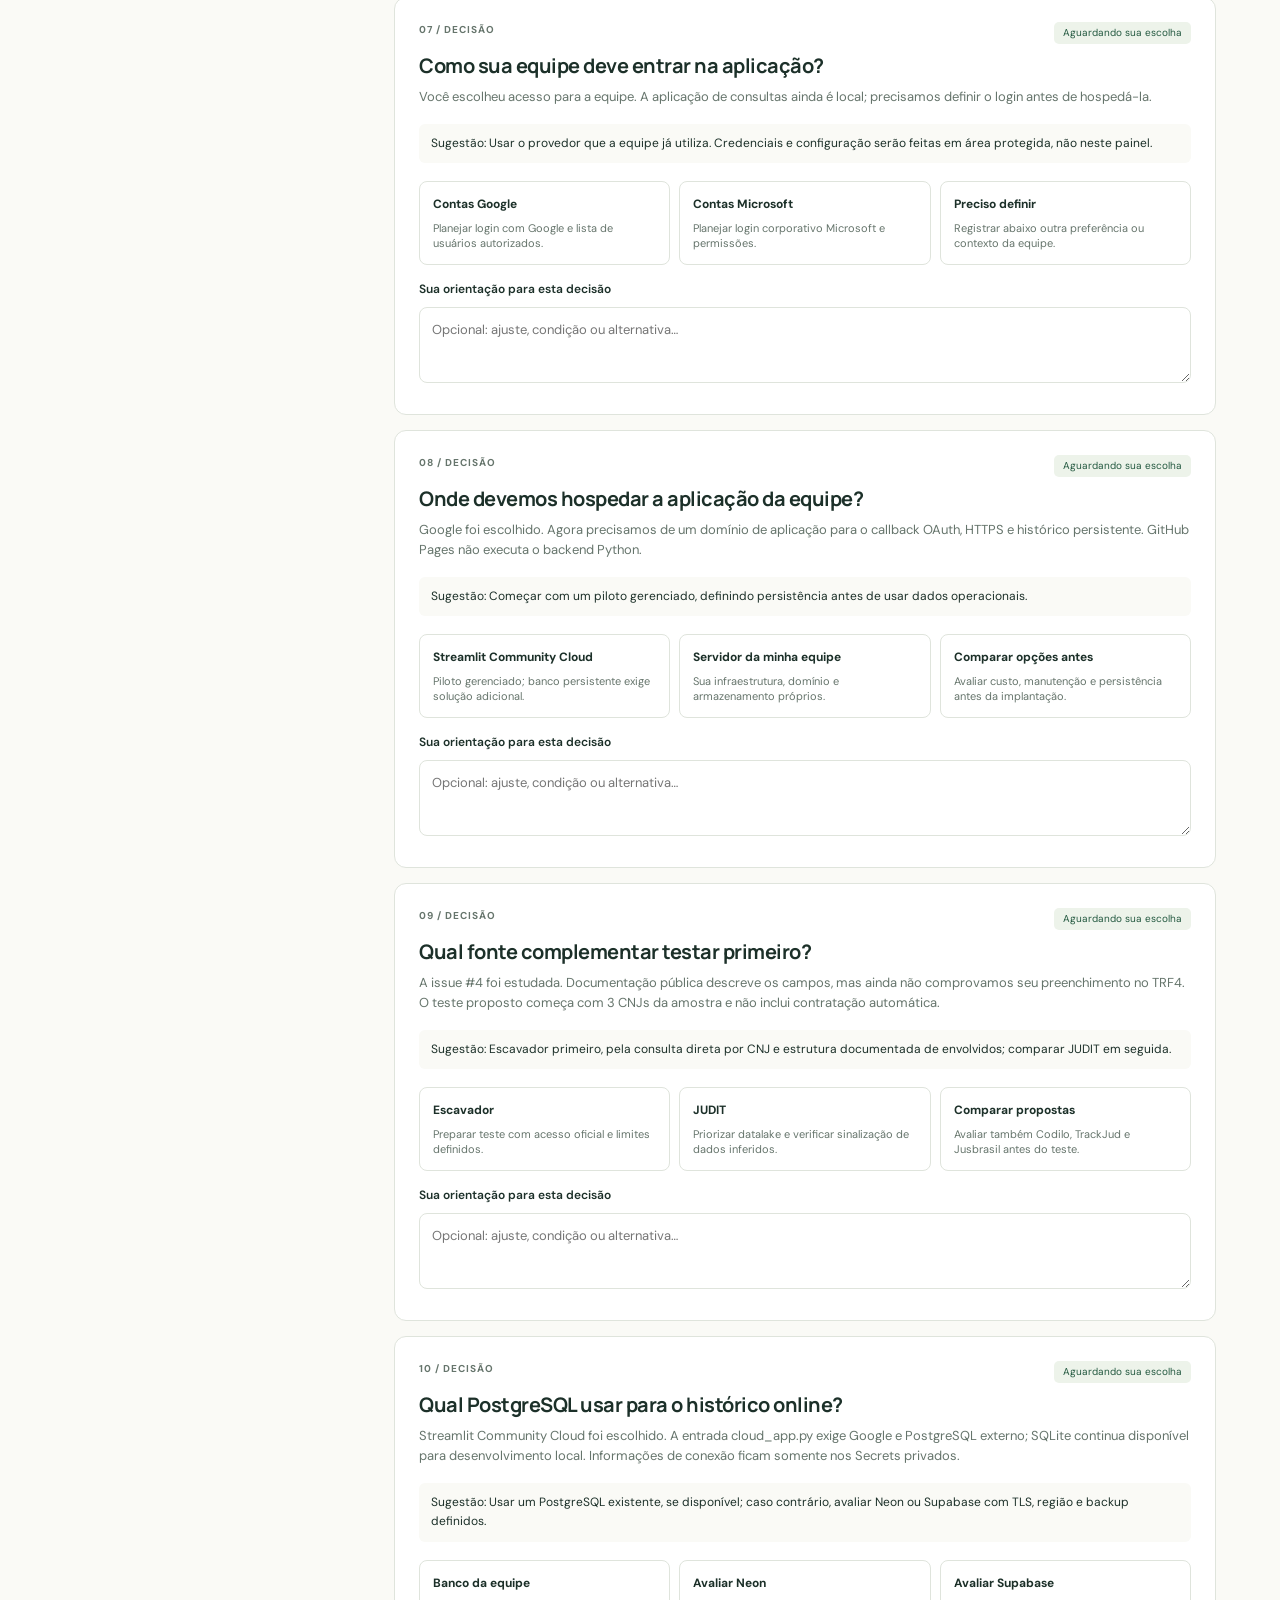
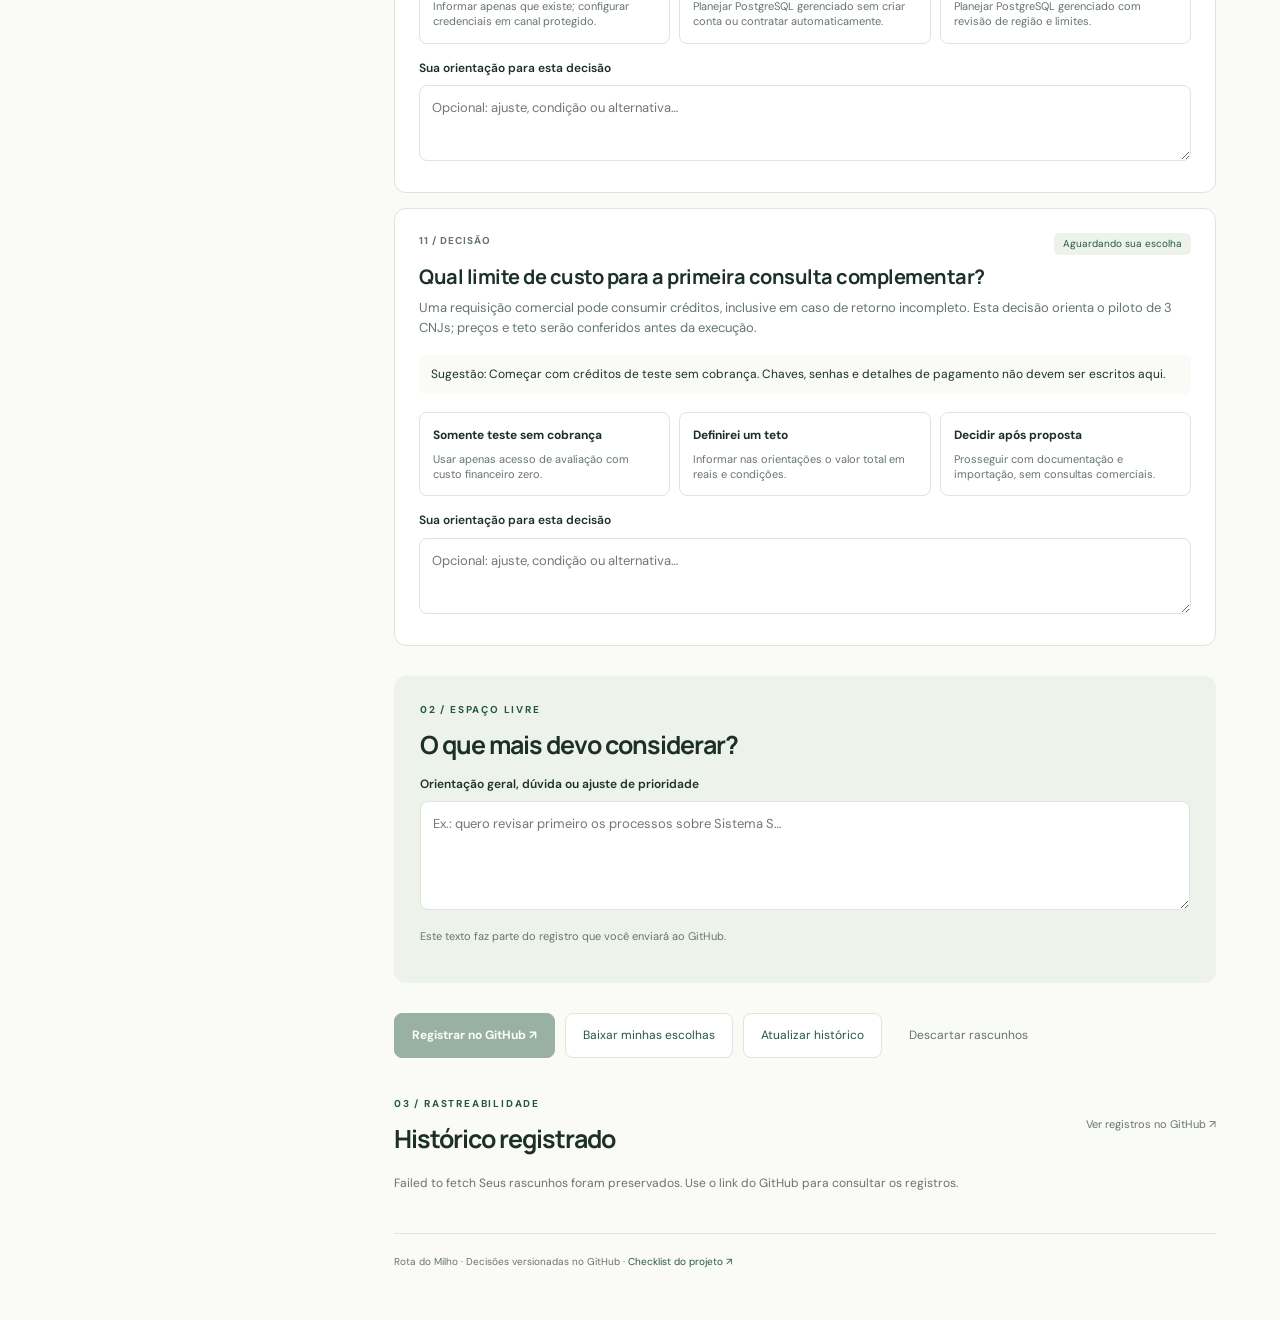
==== commit 58d272ab: "feat: prepara Cloud com PostgreSQL e enriquecimento rastreavel da issue 4" ====
--- a/web/decisoes/index.html
+++ b/web/decisoes/index.html
@@ -5,7 +5,7 @@
 <meta name="description" content="Painel de decisões e orientações do projeto Rota do Milho.">
 <title>Rota do Milho · Decisões</title>
 <link rel="stylesheet" href="style.css">
-<script src="app.js?v=20261014-inc3" defer></script>
+<script src="app.js?v=20261014-inc4" defer></script>
 </head>
 <body>
 <header class="top"><a class="brand" href="./"><span class="mark" aria-hidden="true">R</span><span>ROTA DO MILHO<small>ESPAÇO DE DECISÕES</small></span></a><a class="repo" href="https://github.com/guiga99/Rota_do_milho" target="_blank" rel="noopener">Projeto no GitHub ↗</a></header>
@@ -18,11 +18,12 @@
 <p class="aside-note">Este painel orienta o desenvolvimento. A consulta de processos continua no MVP.</p>
 </aside>
 <main>
-<section class="hero"><div><p class="eyebrow">VOCÊ ORIENTA. O PROJETO AVANÇA.</p><h1>Um lugar para<br>alinhar cada decisão.</h1><p>Escolha uma opção, acrescente o que considerar necessário e registre suas respostas no GitHub.</p></div><div class="hero-tag">PRIMEIRO MVP<br><strong>Implementado</strong><span>23 testes aprovados<br>Consulta e download validados</span></div></section>
-<div class="stats"><div><strong id="count-total">5</strong><span>perguntas abertas</span></div><div><strong id="count-draft">0</strong><span>rascunhos locais</span></div><div><strong id="count-saved">0</strong><span>respostas registradas</span></div></div>
+<section class="hero"><div><p class="eyebrow">VOCÊ ORIENTA. O PROJETO AVANÇA.</p><h1>Um lugar para<br>alinhar cada decisão.</h1><p>Escolha uma opção, acrescente o que considerar necessário e registre suas respostas no GitHub.</p></div><div class="hero-tag">MVP / ISSUE #4<br><strong>Preparado para Cloud</strong><span>Configuração privada pendente<br>Importação com fonte e histórico</span></div></section>
+<div class="stats"><div><strong id="count-total">…</strong><span>perguntas abertas</span></div><div><strong id="count-draft">0</strong><span>rascunhos locais</span></div><div><strong id="count-saved">0</strong><span>respostas registradas</span></div></div>
 <div class="notice"><strong>Como funciona</strong><p>As escolhas ficam primeiro neste navegador. Para registrá-las no projeto, use <b>Registrar no GitHub</b> e confirme em <b>Submit new issue</b> na página que abrir. Ao voltar à aba, o histórico será atualizado automaticamente. Você também pode usar <b>Atualizar histórico</b>. É necessário entrar na conta <b>guiga99</b>.</p><p>O repositório e este histórico são públicos. Escreva somente orientações do projeto; chaves API e senhas devem ser configuradas no aplicativo.</p></div>
 <section id="amostra" class="guidance"><p class="eyebrow">AMOSTRA REAL / SUA ORIENTAÇÃO #2</p><h2>20 processos · todos os campos disponíveis</h2><p>Nova consulta ao TRF4, com o período de cinco anos que você escolheu. Baixe o Excel para inspecionar os processos e use o inventário abaixo para escolher os campos prioritários.</p><p id="sample-status" role="status">Carregando inventário…</p><div class="actions"><a class="sample-link" href="https://github.com/guiga99/Rota_do_milho/releases/download/amostra-trf4-20-v2/TRF4_amostra20.xlsx">Baixar versão com tabela enxuta ↓</a><a class="sample-link" href="https://github.com/guiga99/Rota_do_milho/releases/download/amostra-trf4-20-v1/TRF4_amostra20.xlsx">Baixar Excel dos 20 processos ↓</a><a class="sample-link" href="https://github.com/guiga99/Rota_do_milho/releases/download/amostra-trf4-20-v1/TRF4_amostra20_dados_completos.zip">Baixar dados completos e evidências ↓</a></div><p class="small muted">Amostra de candidatos, sem confirmação jurídica. Campos ausentes não foram inferidos. XLSX inclui CAMPOS_DISPONIVEIS e DADOS_ORIGINAIS; ZIP preserva o JSON completo. Os arquivos são assets do GitHub, fora do código versionado.</p><details><summary>Selecionar campos prioritários no inventário</summary><p class="small">A contagem mostra presença por registro, não qualidade jurídica. [] representa uma lista. As escolhas só serão confirmadas após Registrar no GitHub.</p><div class="actions"><button id="mark-fields" class="secondary">Marcar todos</button><button id="clear-fields" class="secondary">Limpar seleção</button></div><div id="field-list"></div><button id="apply-fields" class="primary">Usar esta seleção como rascunho</button></details><p><a href="https://github.com/guiga99/Rota_do_milho/blob/main/docs/FONTES_COMPLEMENTARES.md" target="_blank" rel="noopener">Avaliação de Jusbrasil, Escavador e JUDIT ↗</a></p></section>
-<section class="guidance" id="avaliacao-tjsc"><p class="eyebrow">COMENTÁRIO EXTRA / ISSUE #3</p><h2>TJSC, eproc e login da equipe</h2><p><strong>TJSC pelo DataJud:</strong> conexão e consulta por CNJ testadas com HTTP 200. O formulário eproc informado tem CAPTCHA e não é uma API documentada. A pesquisa tributária padrão continua no TRF4; o TJSC foi acrescentado como consulta opcional por número.</p><p><strong>Google:</strong> suporte OIDC, usuários autorizados e perfis implementados. Login real e hospedagem dependem do cliente OAuth e da configuração privada da equipe. O painel estático não se tornou a aplicação de consultas.</p><p><strong>Campos:</strong> tabela principal agora configurável; JSON e Excel completos preservados. Sua orientação foi registrada, mas ainda não contém uma lista específica de campos. Use o inventário acima para definir essa lista.</p><p><a href="https://github.com/guiga99/Rota_do_milho/blob/main/docs/TJSC_EPROC.md" target="_blank" rel="noopener">Ler avaliação e implicações do TJSC ↗</a> · <a href="https://github.com/guiga99/Rota_do_milho/blob/main/docs/ACESSO_GOOGLE.md" target="_blank" rel="noopener">Preparar login Google com configuração protegida ↗</a></p><p class="small muted">Chaves, client secret e lista de e-mails da equipe devem ser configurados no servidor; não informe esses valores no painel público.</p></section>
+<section class="guidance" id="avaliacao-tjsc"><p class="eyebrow">COMENTÁRIO EXTRA / ISSUE #3</p><h2>TJSC, eproc e login da equipe</h2><p><strong>TJSC pelo DataJud:</strong> conexão e consulta por CNJ testadas com HTTP 200. O formulário eproc informado tem CAPTCHA e não é uma API documentada. A pesquisa tributária padrão continua no TRF4; o TJSC foi acrescentado como consulta opcional por número.</p><p><strong>Google:</strong> suporte OIDC, usuários autorizados e perfis implementados. Login real e hospedagem dependem do cliente OAuth e da configuração privada da equipe. O painel estático não se tornou a aplicação de consultas.</p><p><strong>Campos:</strong> tabela principal configurável; JSON e Excel completos preservados. O inventário acima permite selecionar metadados CNJ da tabela; os sete campos complementares priorizados na issue #4 são tratados na avaliação abaixo.</p><p><a href="https://github.com/guiga99/Rota_do_milho/blob/main/docs/TJSC_EPROC.md" target="_blank" rel="noopener">Ler avaliação e implicações do TJSC ↗</a> · <a href="https://github.com/guiga99/Rota_do_milho/blob/main/docs/ACESSO_GOOGLE.md" target="_blank" rel="noopener">Preparar login Google com configuração protegida ↗</a></p><p class="small muted">Chaves, client secret e lista de e-mails da equipe devem ser configurados no servidor; não informe esses valores no painel público.</p></section>
+<section class="guidance" id="avaliacao-fontes"><p class="eyebrow">NOVA ORIENTAÇÃO / ISSUE #4</p><h2>Cloud e informações complementares</h2><p><strong>Streamlit Community Cloud escolhido:</strong> entrada da aplicação exige Google e PostgreSQL externo. Preparação no código concluída; publicação da aplicação de pesquisas depende da conta Streamlit e da configuração privada de OAuth e banco.</p><p><strong>Cinco fontes estudadas:</strong> Escavador, JUDIT, Vigilant/TrackJud, Codilo e Jusbrasil. Recomendo iniciar por Escavador e comparar JUDIT. Documentação disponível ainda não comprova cobertura ou preenchimento dos sete campos no TRF4.</p><p><strong>Importação implementada:</strong> administrador pode importar JSON Escavador/JUDIT ligado ao CNJ, conservando arquivo, hash, fonte e grau. Excel traz observações separadas; dados inferidos e resultado/trânsito aguardam revisão jurídica. Nenhuma consulta comercial autenticada foi executada.</p><p><a href="https://github.com/guiga99/Rota_do_milho/blob/main/docs/FONTES_COMPLEMENTARES.md" target="_blank" rel="noopener">Comparar fontes e critérios dos sete campos ↗</a> · <a href="https://github.com/guiga99/Rota_do_milho/blob/main/docs/STREAMLIT_CLOUD.md" target="_blank" rel="noopener">Roteiro de implantação e testes Cloud ↗</a></p><p>Registre abaixo as escolhas sobre <a href="#q-fornecedor_piloto">fornecedor</a>, <a href="#q-persistencia_cloud">armazenamento</a> e <a href="#q-orcamento_piloto">limite de custo</a>. Não informe chaves, senhas ou e-mails da equipe neste painel público.</p></section>
 <section id="perguntas"><div class="section-head"><div><p class="eyebrow">01 / SUAS ESCOLHAS</p><h2>Perguntas em aberto</h2></div><span class="quiet">Nenhuma opção é aprovada automaticamente.</span></div><div id="questions"></div></section>
 <section id="orientacoes" class="guidance"><p class="eyebrow">02 / ESPAÇO LIVRE</p><h2>O que mais devo considerar?</h2><label for="general-note">Orientação geral, dúvida ou ajuste de prioridade</label><textarea id="general-note" rows="4" maxlength="2000" placeholder="Ex.: quero revisar primeiro os processos sobre Sistema S…"></textarea><p class="muted small">Este texto faz parte do registro que você enviará ao GitHub.</p></section>
 <div class="actions"><button id="save" class="primary">Registrar no GitHub ↗</button><button id="export" class="secondary">Baixar minhas escolhas</button><button id="refresh" class="secondary">Atualizar histórico</button><button id="discard" class="text-button">Descartar rascunhos</button></div>
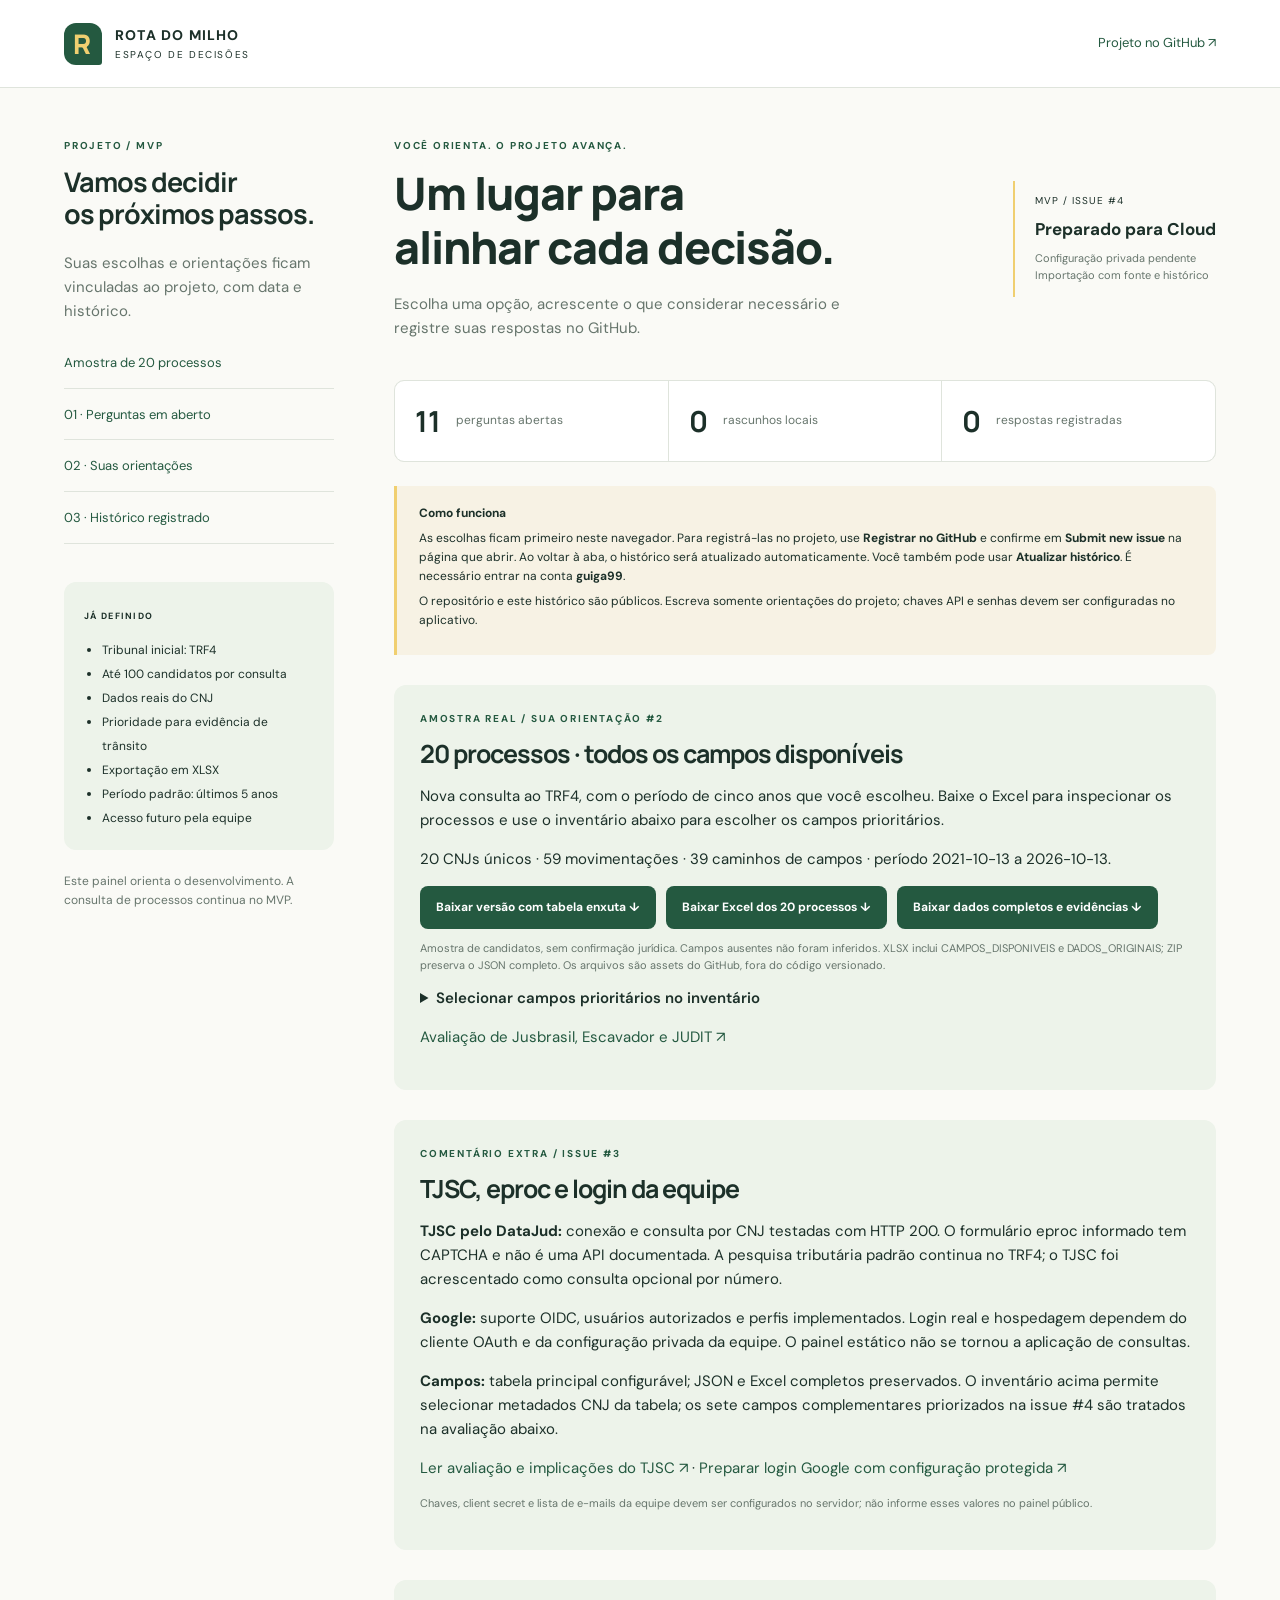
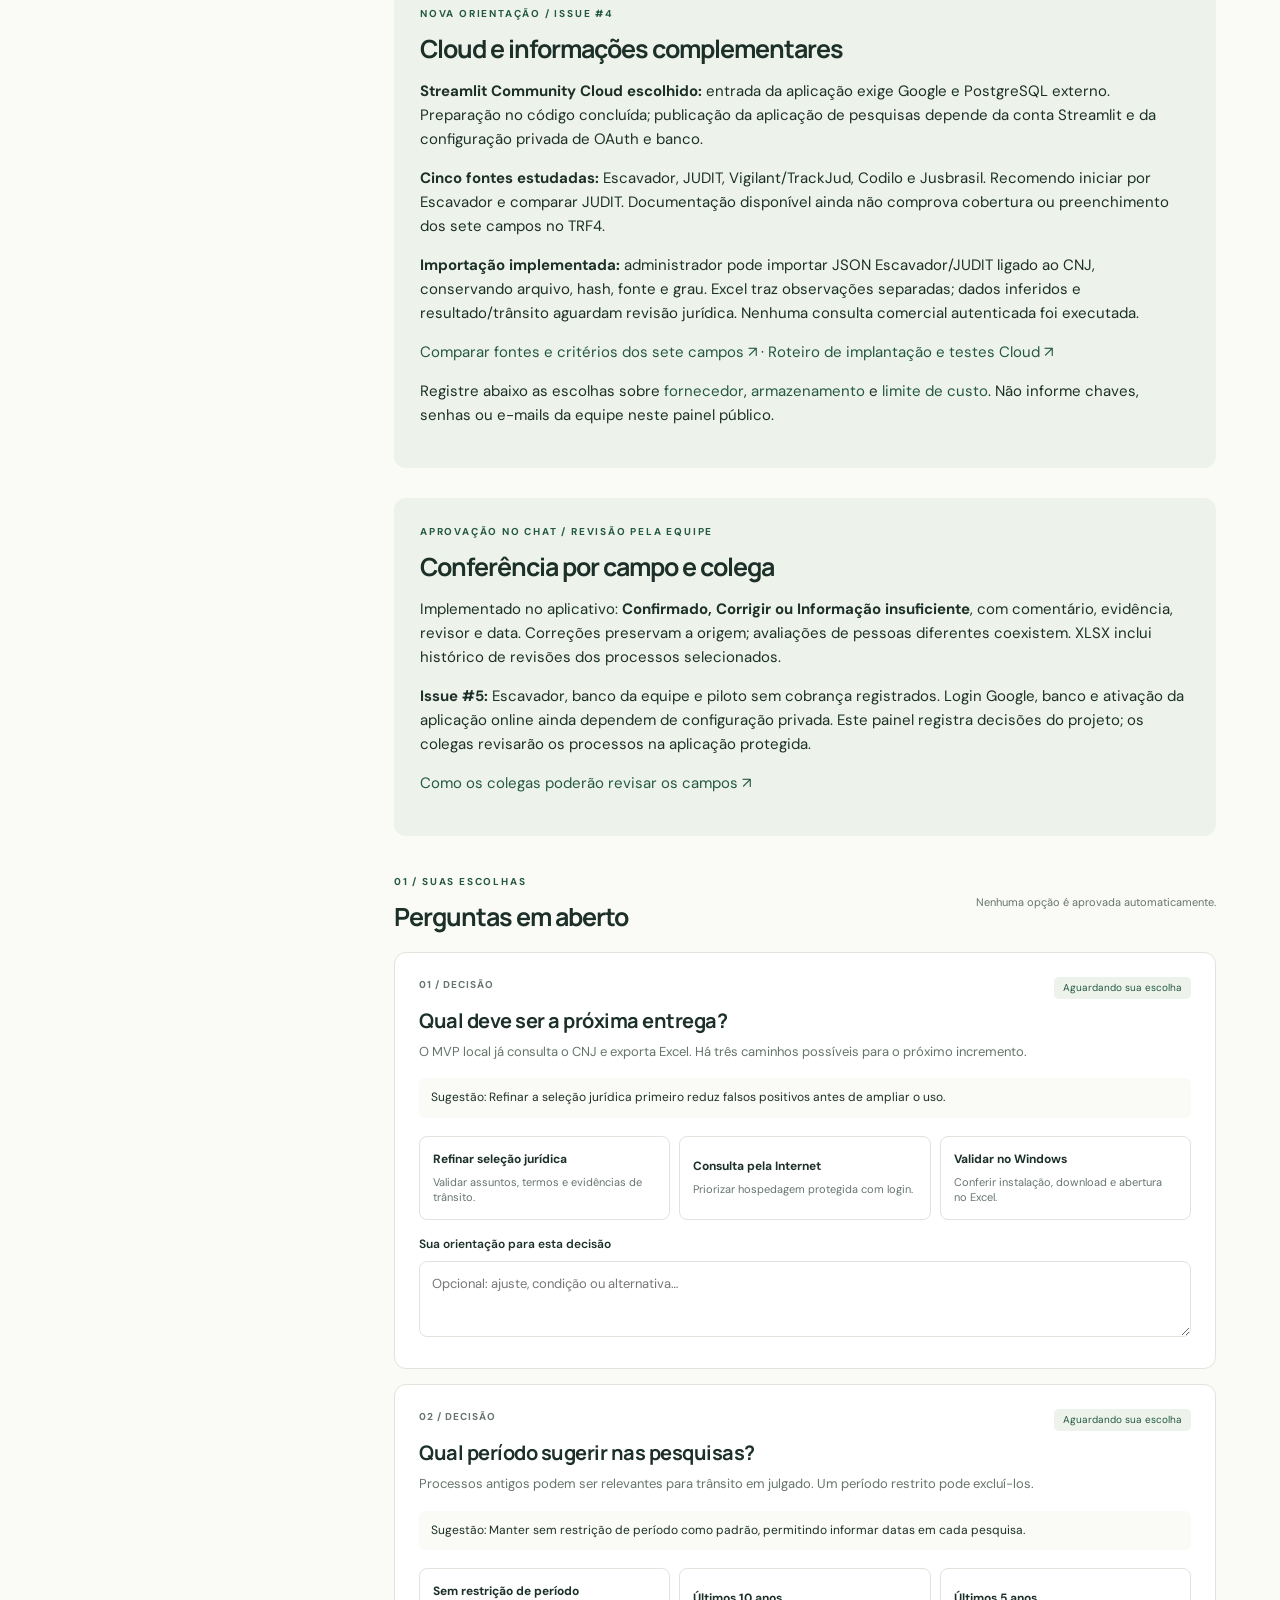
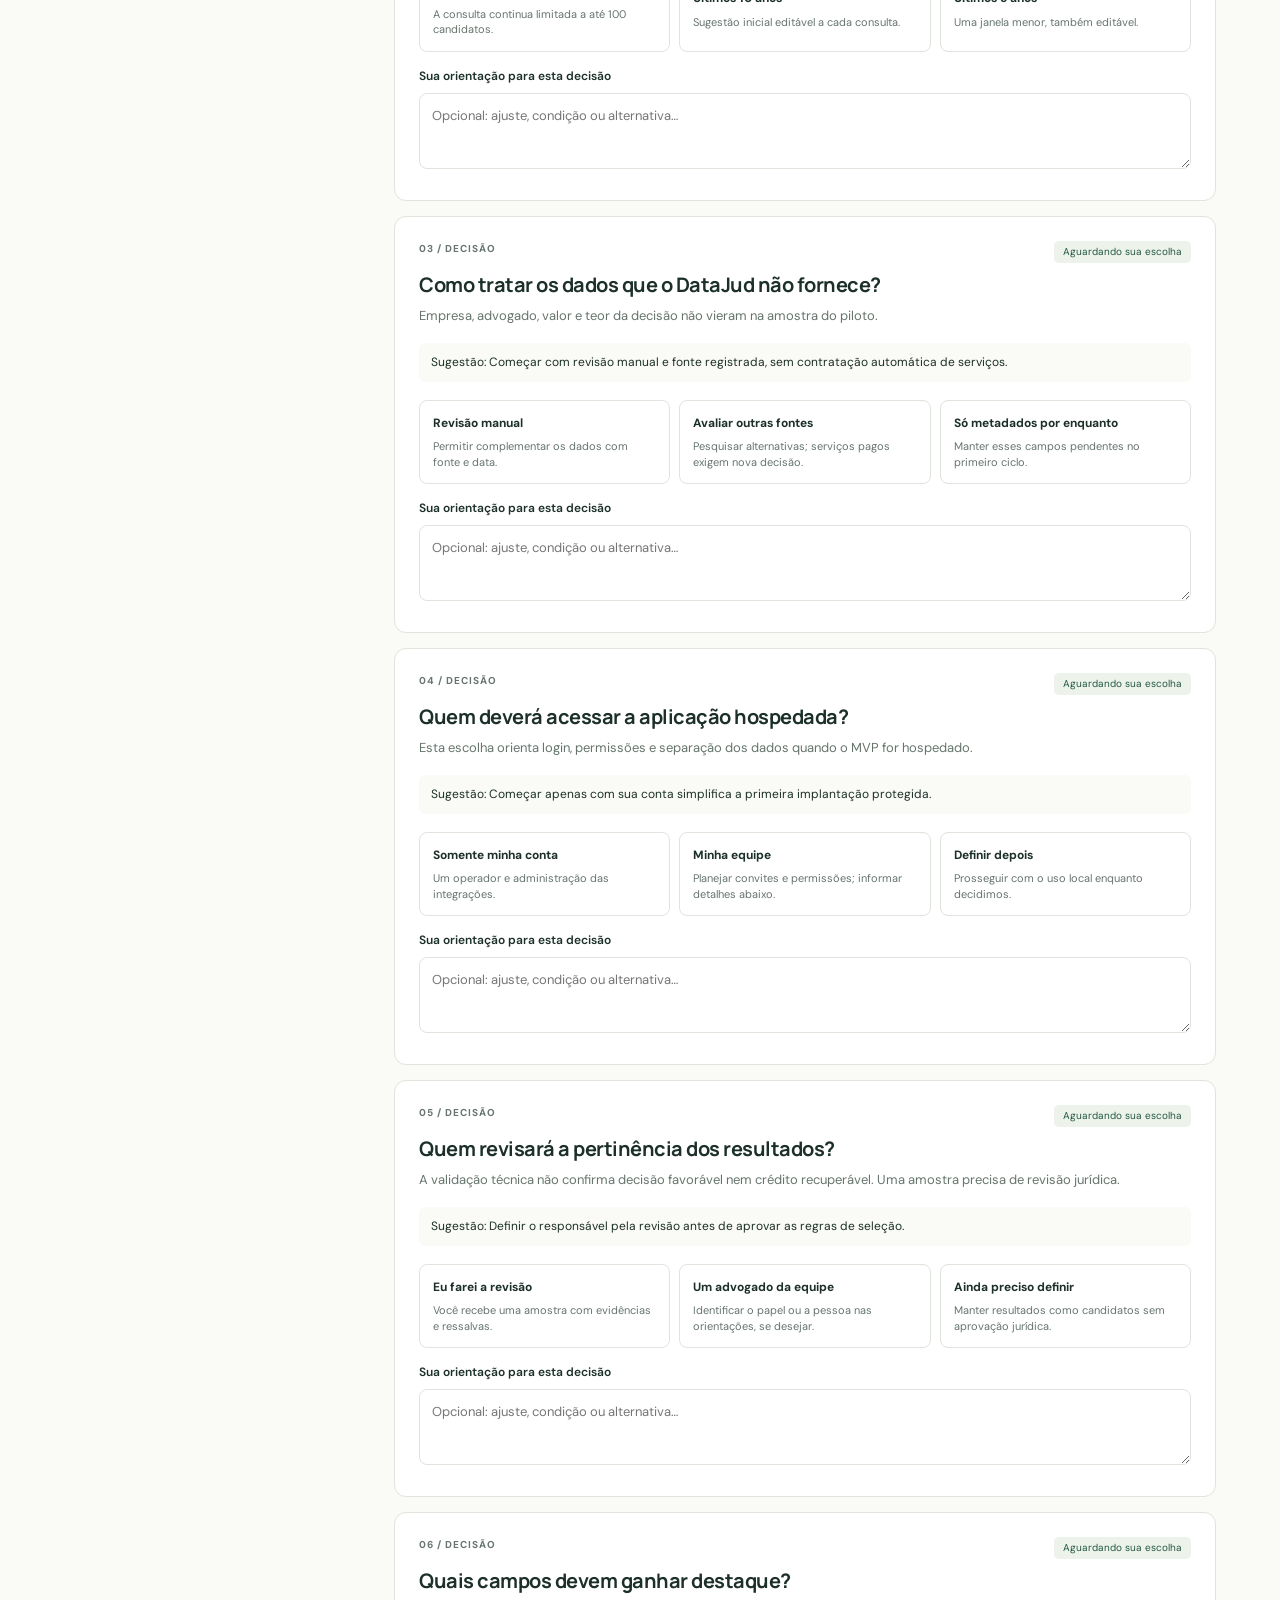
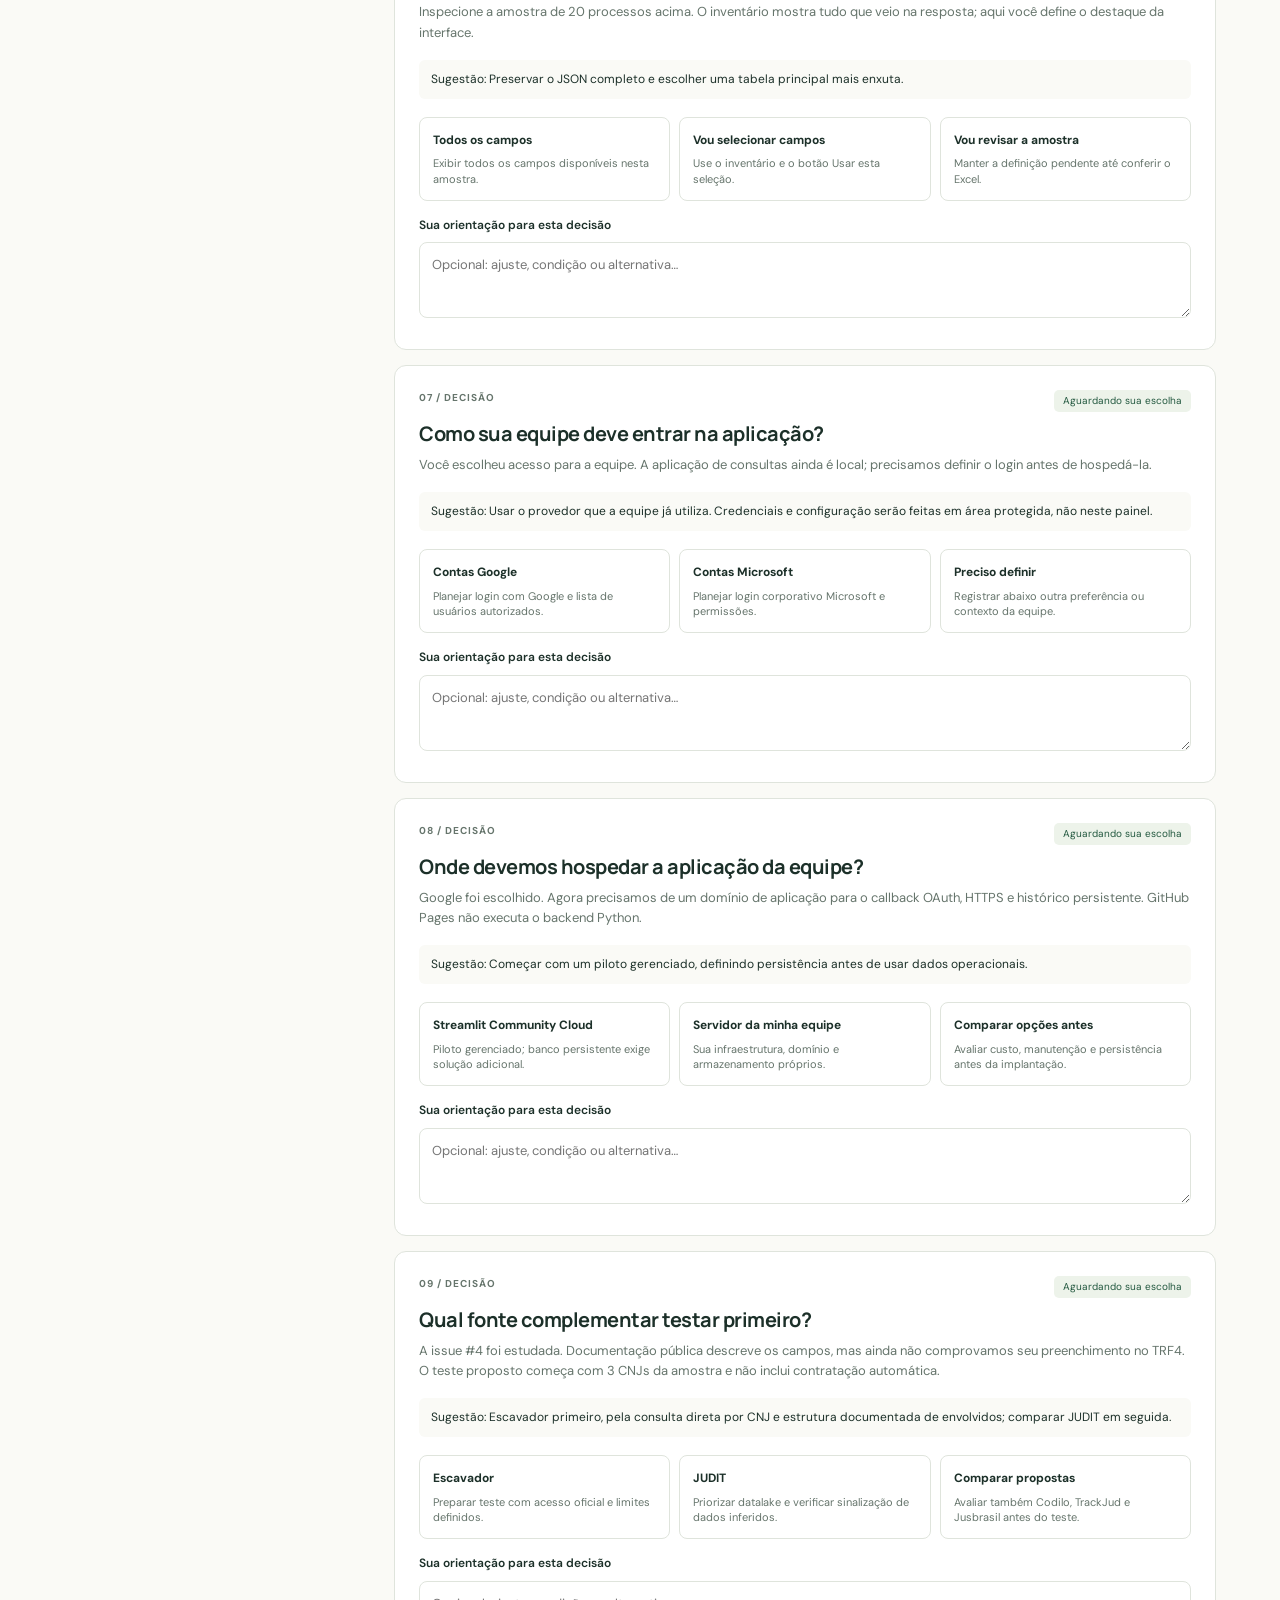
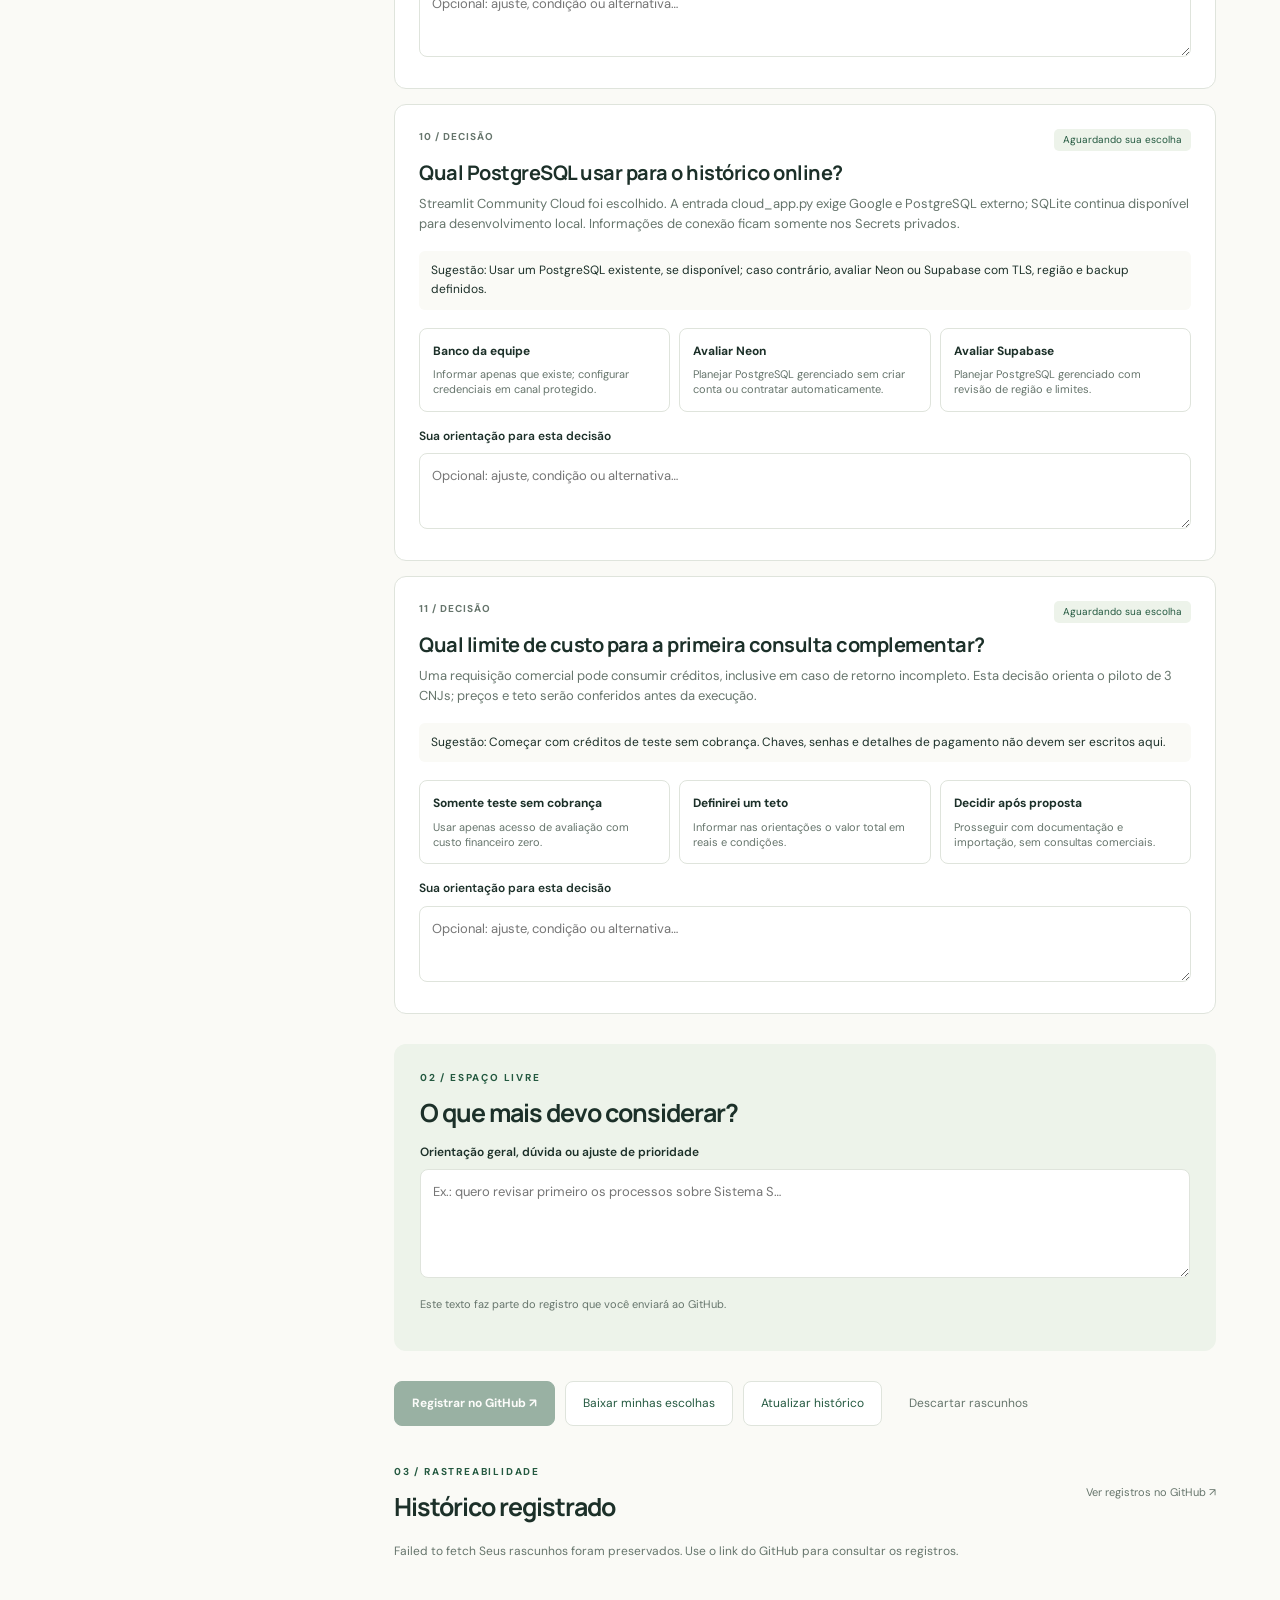
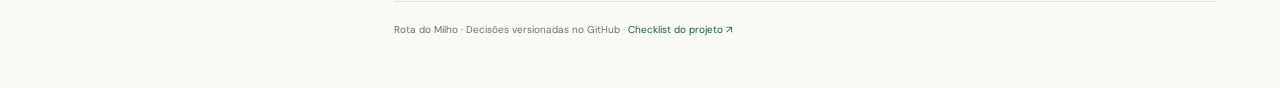
==== commit 58d92d97: "feat: registra revisao de campos por colega com historico e exportacao" ====
--- a/web/decisoes/index.html
+++ b/web/decisoes/index.html
@@ -24,6 +24,7 @@
 <section id="amostra" class="guidance"><p class="eyebrow">AMOSTRA REAL / SUA ORIENTAÇÃO #2</p><h2>20 processos · todos os campos disponíveis</h2><p>Nova consulta ao TRF4, com o período de cinco anos que você escolheu. Baixe o Excel para inspecionar os processos e use o inventário abaixo para escolher os campos prioritários.</p><p id="sample-status" role="status">Carregando inventário…</p><div class="actions"><a class="sample-link" href="https://github.com/guiga99/Rota_do_milho/releases/download/amostra-trf4-20-v2/TRF4_amostra20.xlsx">Baixar versão com tabela enxuta ↓</a><a class="sample-link" href="https://github.com/guiga99/Rota_do_milho/releases/download/amostra-trf4-20-v1/TRF4_amostra20.xlsx">Baixar Excel dos 20 processos ↓</a><a class="sample-link" href="https://github.com/guiga99/Rota_do_milho/releases/download/amostra-trf4-20-v1/TRF4_amostra20_dados_completos.zip">Baixar dados completos e evidências ↓</a></div><p class="small muted">Amostra de candidatos, sem confirmação jurídica. Campos ausentes não foram inferidos. XLSX inclui CAMPOS_DISPONIVEIS e DADOS_ORIGINAIS; ZIP preserva o JSON completo. Os arquivos são assets do GitHub, fora do código versionado.</p><details><summary>Selecionar campos prioritários no inventário</summary><p class="small">A contagem mostra presença por registro, não qualidade jurídica. [] representa uma lista. As escolhas só serão confirmadas após Registrar no GitHub.</p><div class="actions"><button id="mark-fields" class="secondary">Marcar todos</button><button id="clear-fields" class="secondary">Limpar seleção</button></div><div id="field-list"></div><button id="apply-fields" class="primary">Usar esta seleção como rascunho</button></details><p><a href="https://github.com/guiga99/Rota_do_milho/blob/main/docs/FONTES_COMPLEMENTARES.md" target="_blank" rel="noopener">Avaliação de Jusbrasil, Escavador e JUDIT ↗</a></p></section>
 <section class="guidance" id="avaliacao-tjsc"><p class="eyebrow">COMENTÁRIO EXTRA / ISSUE #3</p><h2>TJSC, eproc e login da equipe</h2><p><strong>TJSC pelo DataJud:</strong> conexão e consulta por CNJ testadas com HTTP 200. O formulário eproc informado tem CAPTCHA e não é uma API documentada. A pesquisa tributária padrão continua no TRF4; o TJSC foi acrescentado como consulta opcional por número.</p><p><strong>Google:</strong> suporte OIDC, usuários autorizados e perfis implementados. Login real e hospedagem dependem do cliente OAuth e da configuração privada da equipe. O painel estático não se tornou a aplicação de consultas.</p><p><strong>Campos:</strong> tabela principal configurável; JSON e Excel completos preservados. O inventário acima permite selecionar metadados CNJ da tabela; os sete campos complementares priorizados na issue #4 são tratados na avaliação abaixo.</p><p><a href="https://github.com/guiga99/Rota_do_milho/blob/main/docs/TJSC_EPROC.md" target="_blank" rel="noopener">Ler avaliação e implicações do TJSC ↗</a> · <a href="https://github.com/guiga99/Rota_do_milho/blob/main/docs/ACESSO_GOOGLE.md" target="_blank" rel="noopener">Preparar login Google com configuração protegida ↗</a></p><p class="small muted">Chaves, client secret e lista de e-mails da equipe devem ser configurados no servidor; não informe esses valores no painel público.</p></section>
 <section class="guidance" id="avaliacao-fontes"><p class="eyebrow">NOVA ORIENTAÇÃO / ISSUE #4</p><h2>Cloud e informações complementares</h2><p><strong>Streamlit Community Cloud escolhido:</strong> entrada da aplicação exige Google e PostgreSQL externo. Preparação no código concluída; publicação da aplicação de pesquisas depende da conta Streamlit e da configuração privada de OAuth e banco.</p><p><strong>Cinco fontes estudadas:</strong> Escavador, JUDIT, Vigilant/TrackJud, Codilo e Jusbrasil. Recomendo iniciar por Escavador e comparar JUDIT. Documentação disponível ainda não comprova cobertura ou preenchimento dos sete campos no TRF4.</p><p><strong>Importação implementada:</strong> administrador pode importar JSON Escavador/JUDIT ligado ao CNJ, conservando arquivo, hash, fonte e grau. Excel traz observações separadas; dados inferidos e resultado/trânsito aguardam revisão jurídica. Nenhuma consulta comercial autenticada foi executada.</p><p><a href="https://github.com/guiga99/Rota_do_milho/blob/main/docs/FONTES_COMPLEMENTARES.md" target="_blank" rel="noopener">Comparar fontes e critérios dos sete campos ↗</a> · <a href="https://github.com/guiga99/Rota_do_milho/blob/main/docs/STREAMLIT_CLOUD.md" target="_blank" rel="noopener">Roteiro de implantação e testes Cloud ↗</a></p><p>Registre abaixo as escolhas sobre <a href="#q-fornecedor_piloto">fornecedor</a>, <a href="#q-persistencia_cloud">armazenamento</a> e <a href="#q-orcamento_piloto">limite de custo</a>. Não informe chaves, senhas ou e-mails da equipe neste painel público.</p></section>
+<section class="guidance" id="revisao-equipe"><p class="eyebrow">APROVAÇÃO NO CHAT / REVISÃO PELA EQUIPE</p><h2>Conferência por campo e colega</h2><p>Implementado no aplicativo: <strong>Confirmado, Corrigir ou Informação insuficiente</strong>, com comentário, evidência, revisor e data. Correções preservam a origem; avaliações de pessoas diferentes coexistem. XLSX inclui histórico de revisões dos processos selecionados.</p><p><strong>Issue #5:</strong> Escavador, banco da equipe e piloto sem cobrança registrados. Login Google, banco e ativação da aplicação online ainda dependem de configuração privada. Este painel registra decisões do projeto; os colegas revisarão os processos na aplicação protegida.</p><p><a href="https://github.com/guiga99/Rota_do_milho/blob/main/docs/REVISAO_CAMPOS.md" target="_blank" rel="noopener">Como os colegas poderão revisar os campos ↗</a></p></section>
 <section id="perguntas"><div class="section-head"><div><p class="eyebrow">01 / SUAS ESCOLHAS</p><h2>Perguntas em aberto</h2></div><span class="quiet">Nenhuma opção é aprovada automaticamente.</span></div><div id="questions"></div></section>
 <section id="orientacoes" class="guidance"><p class="eyebrow">02 / ESPAÇO LIVRE</p><h2>O que mais devo considerar?</h2><label for="general-note">Orientação geral, dúvida ou ajuste de prioridade</label><textarea id="general-note" rows="4" maxlength="2000" placeholder="Ex.: quero revisar primeiro os processos sobre Sistema S…"></textarea><p class="muted small">Este texto faz parte do registro que você enviará ao GitHub.</p></section>
 <div class="actions"><button id="save" class="primary">Registrar no GitHub ↗</button><button id="export" class="secondary">Baixar minhas escolhas</button><button id="refresh" class="secondary">Atualizar histórico</button><button id="discard" class="text-button">Descartar rascunhos</button></div>
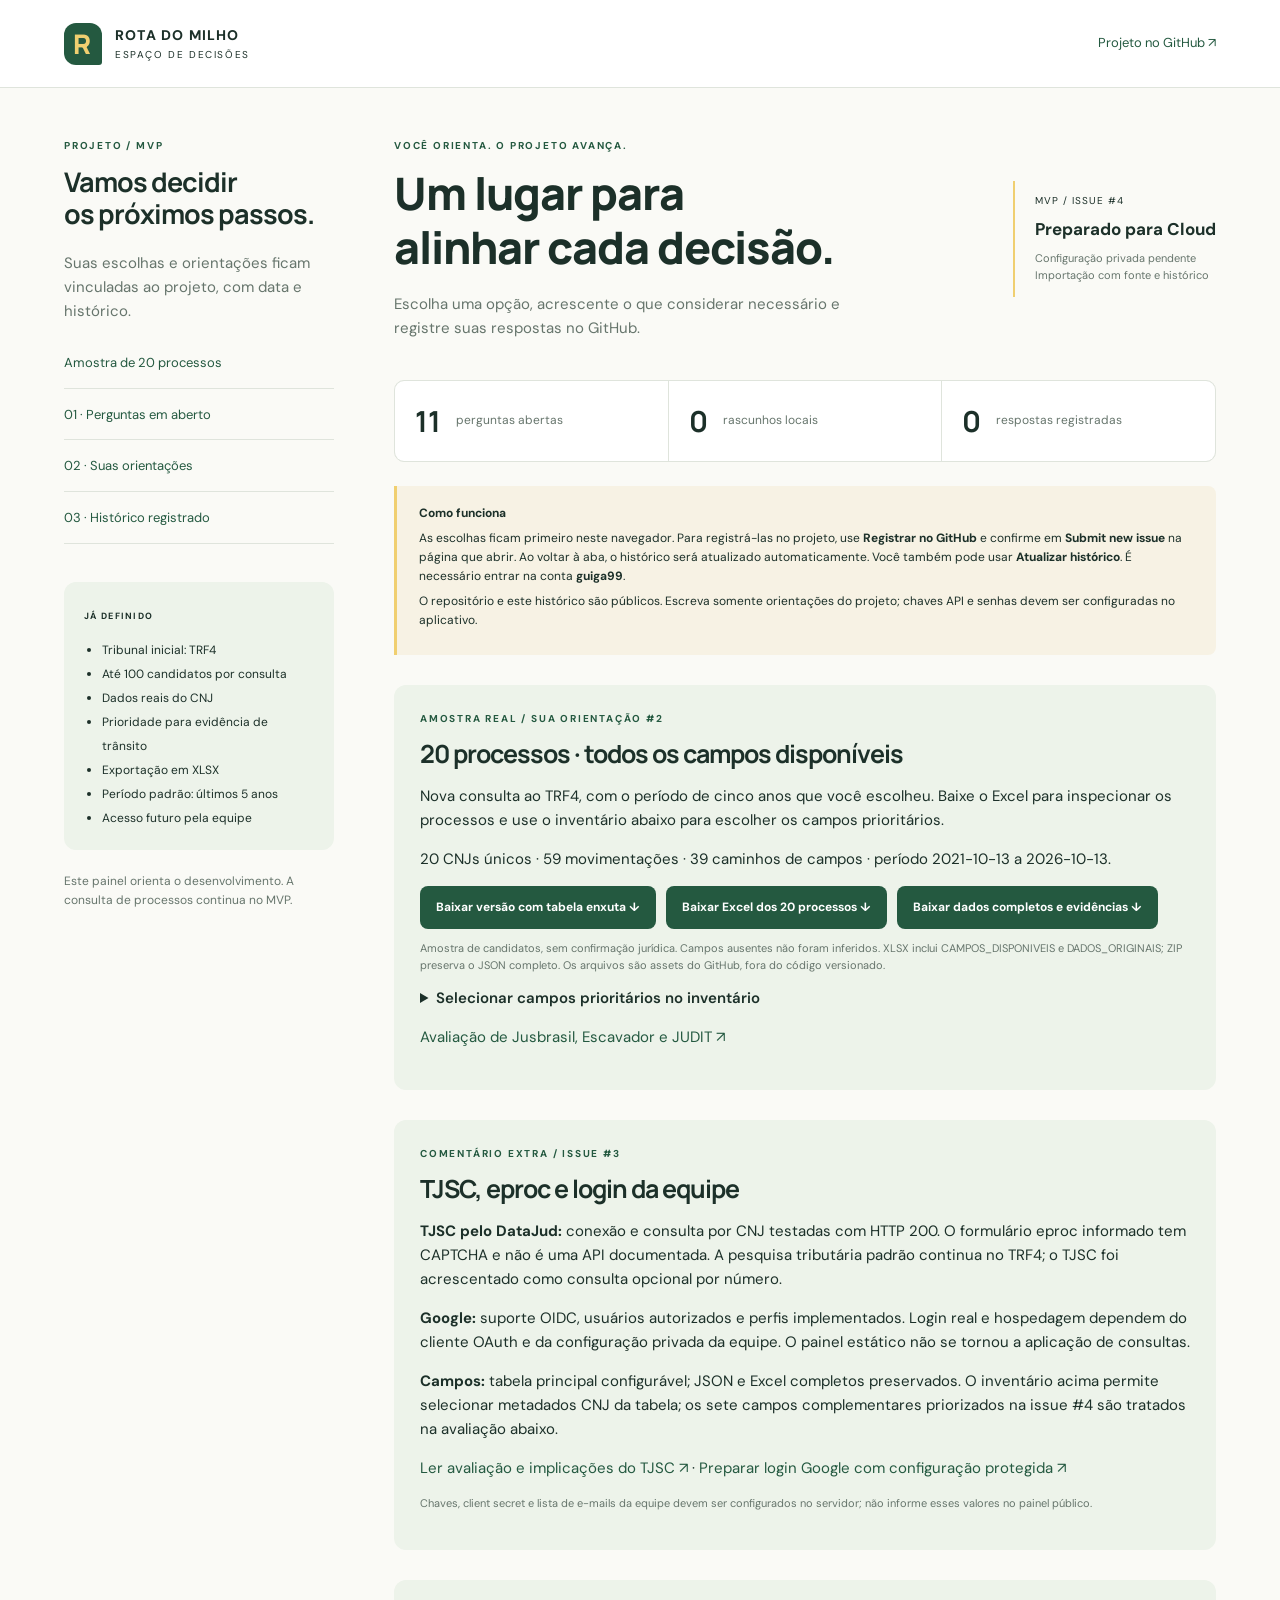
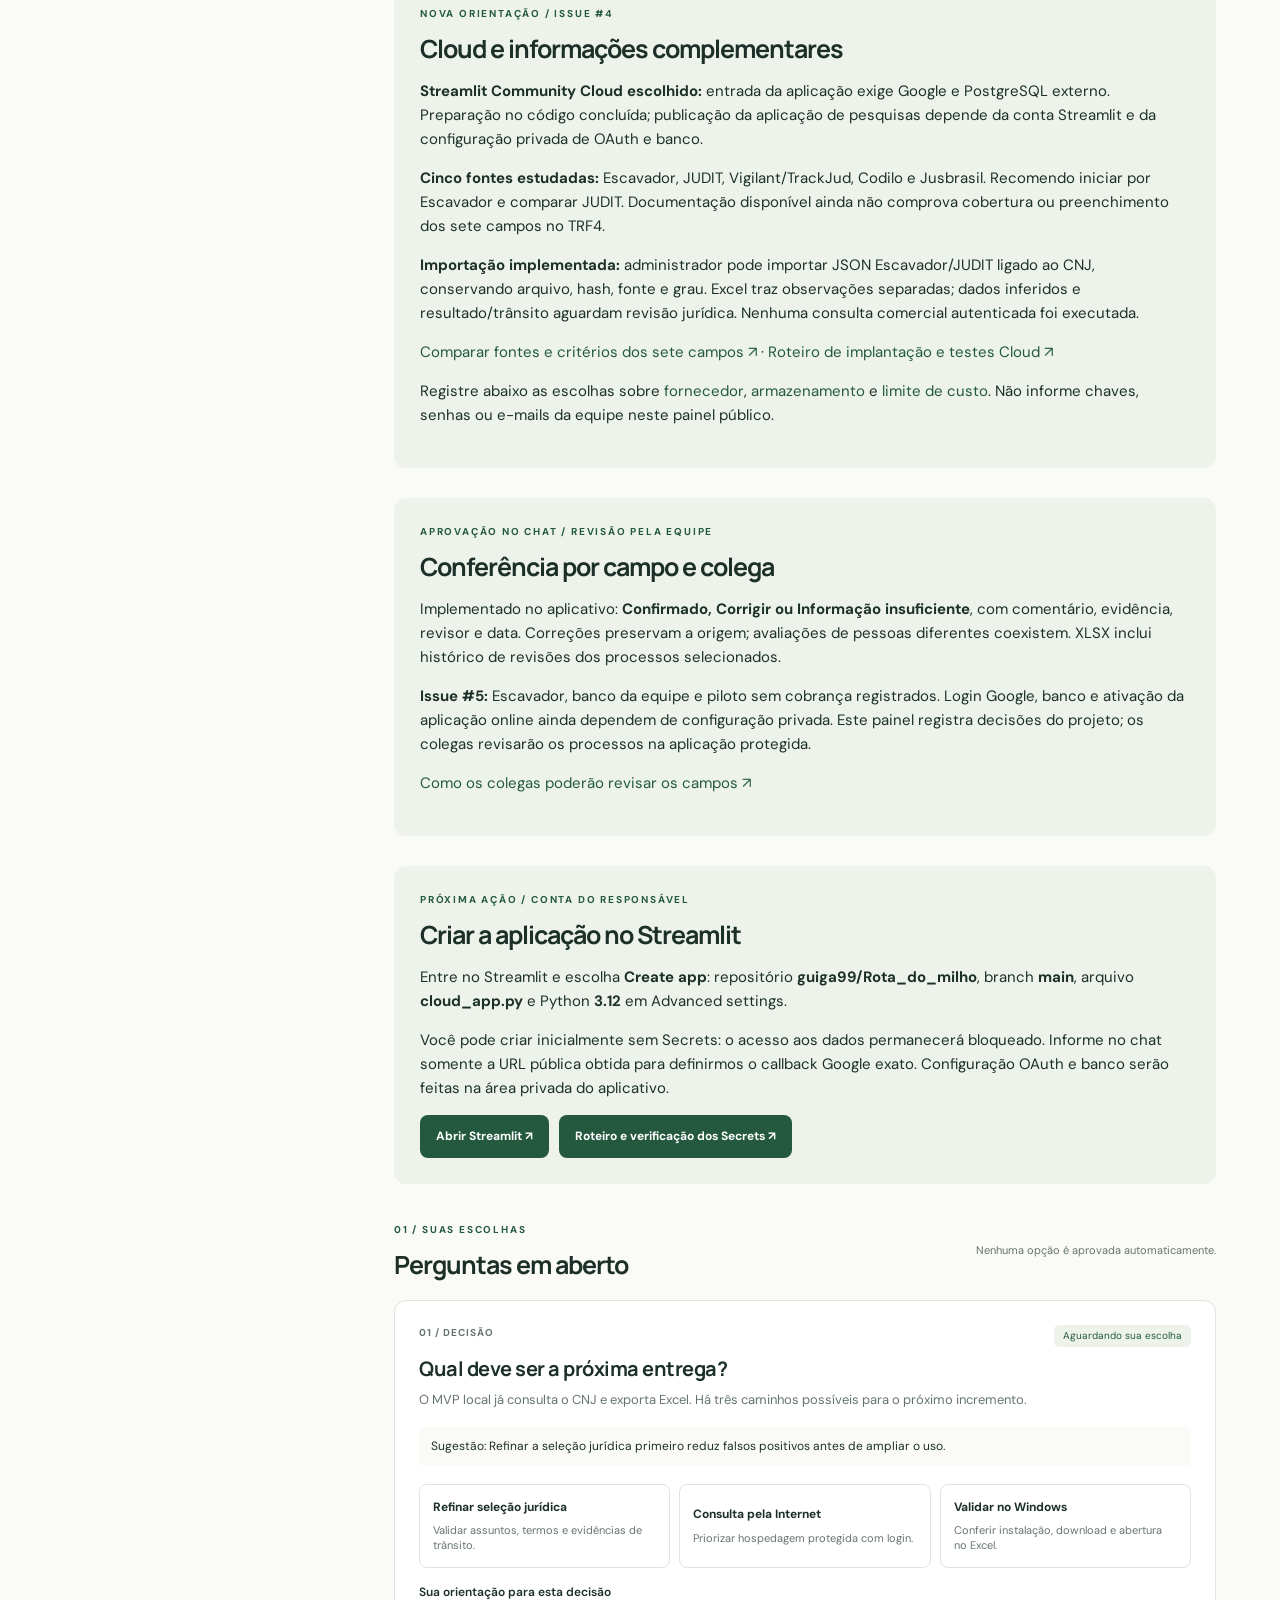
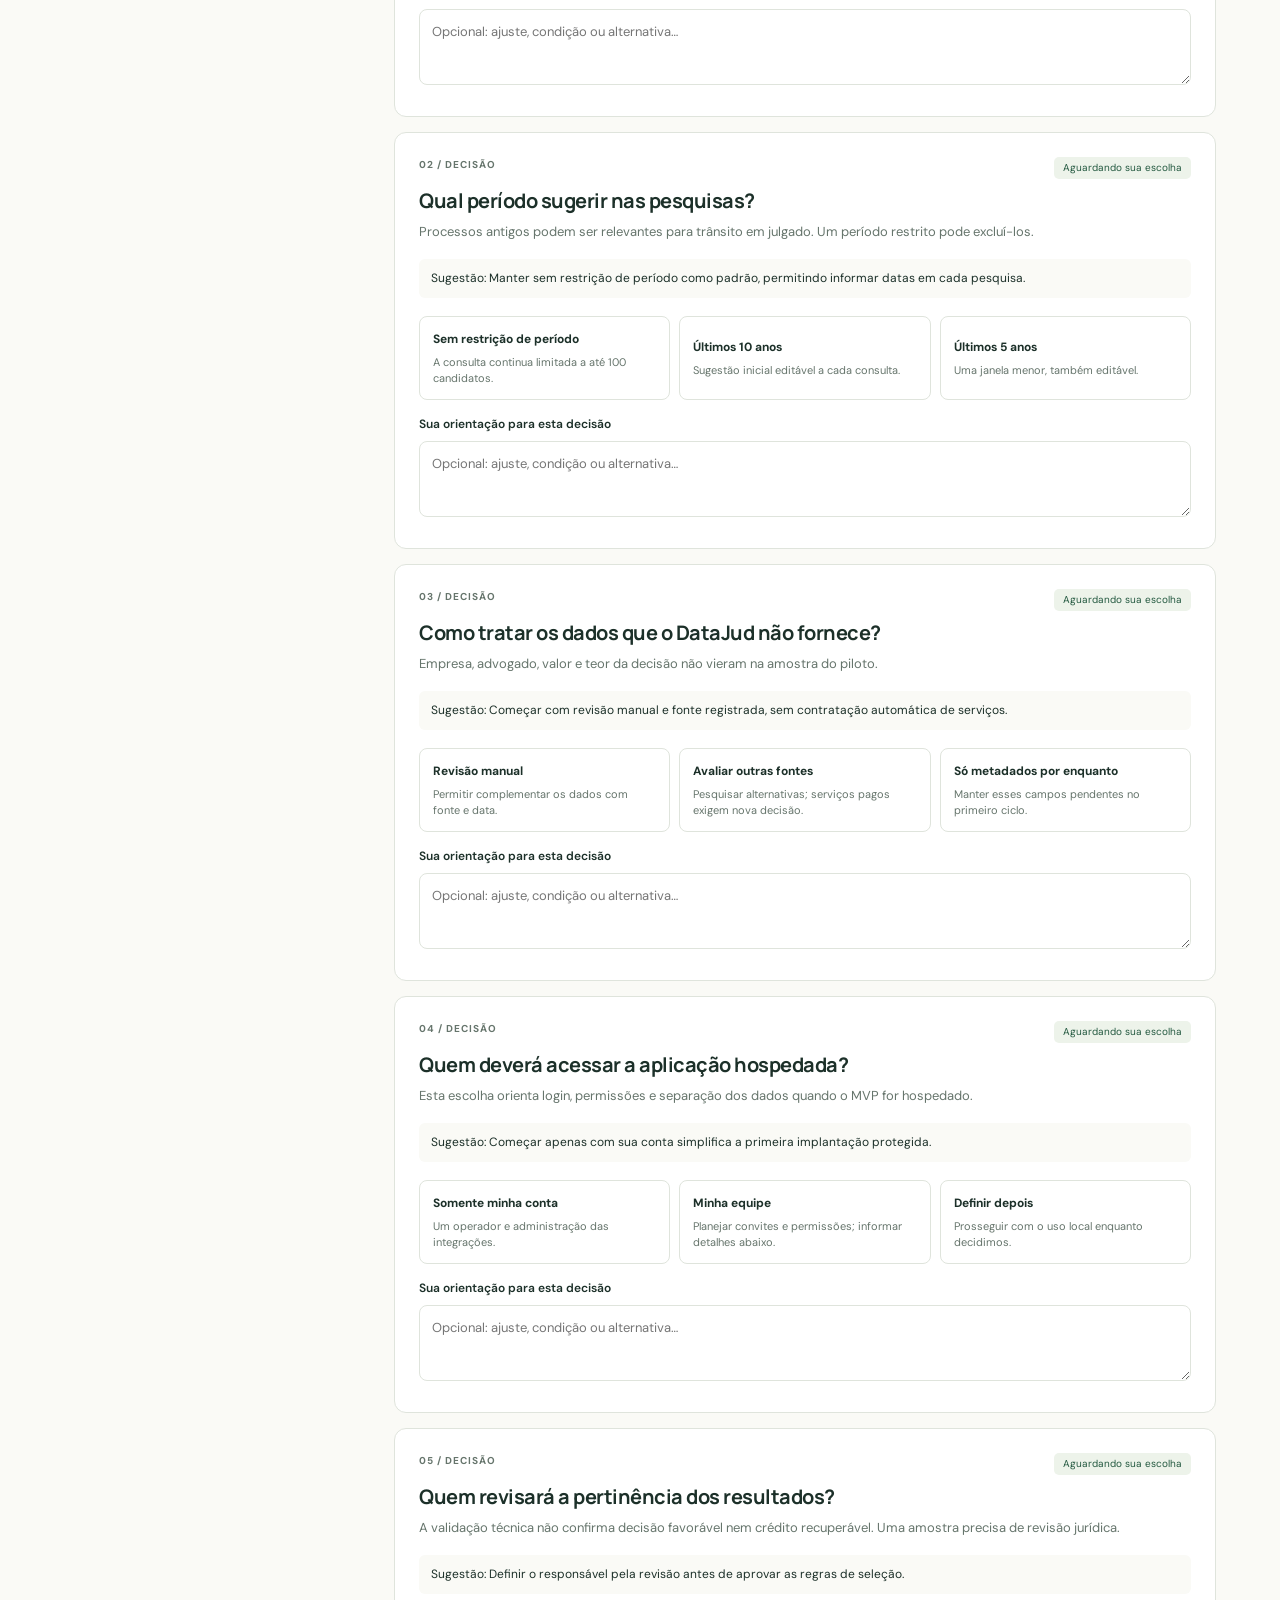
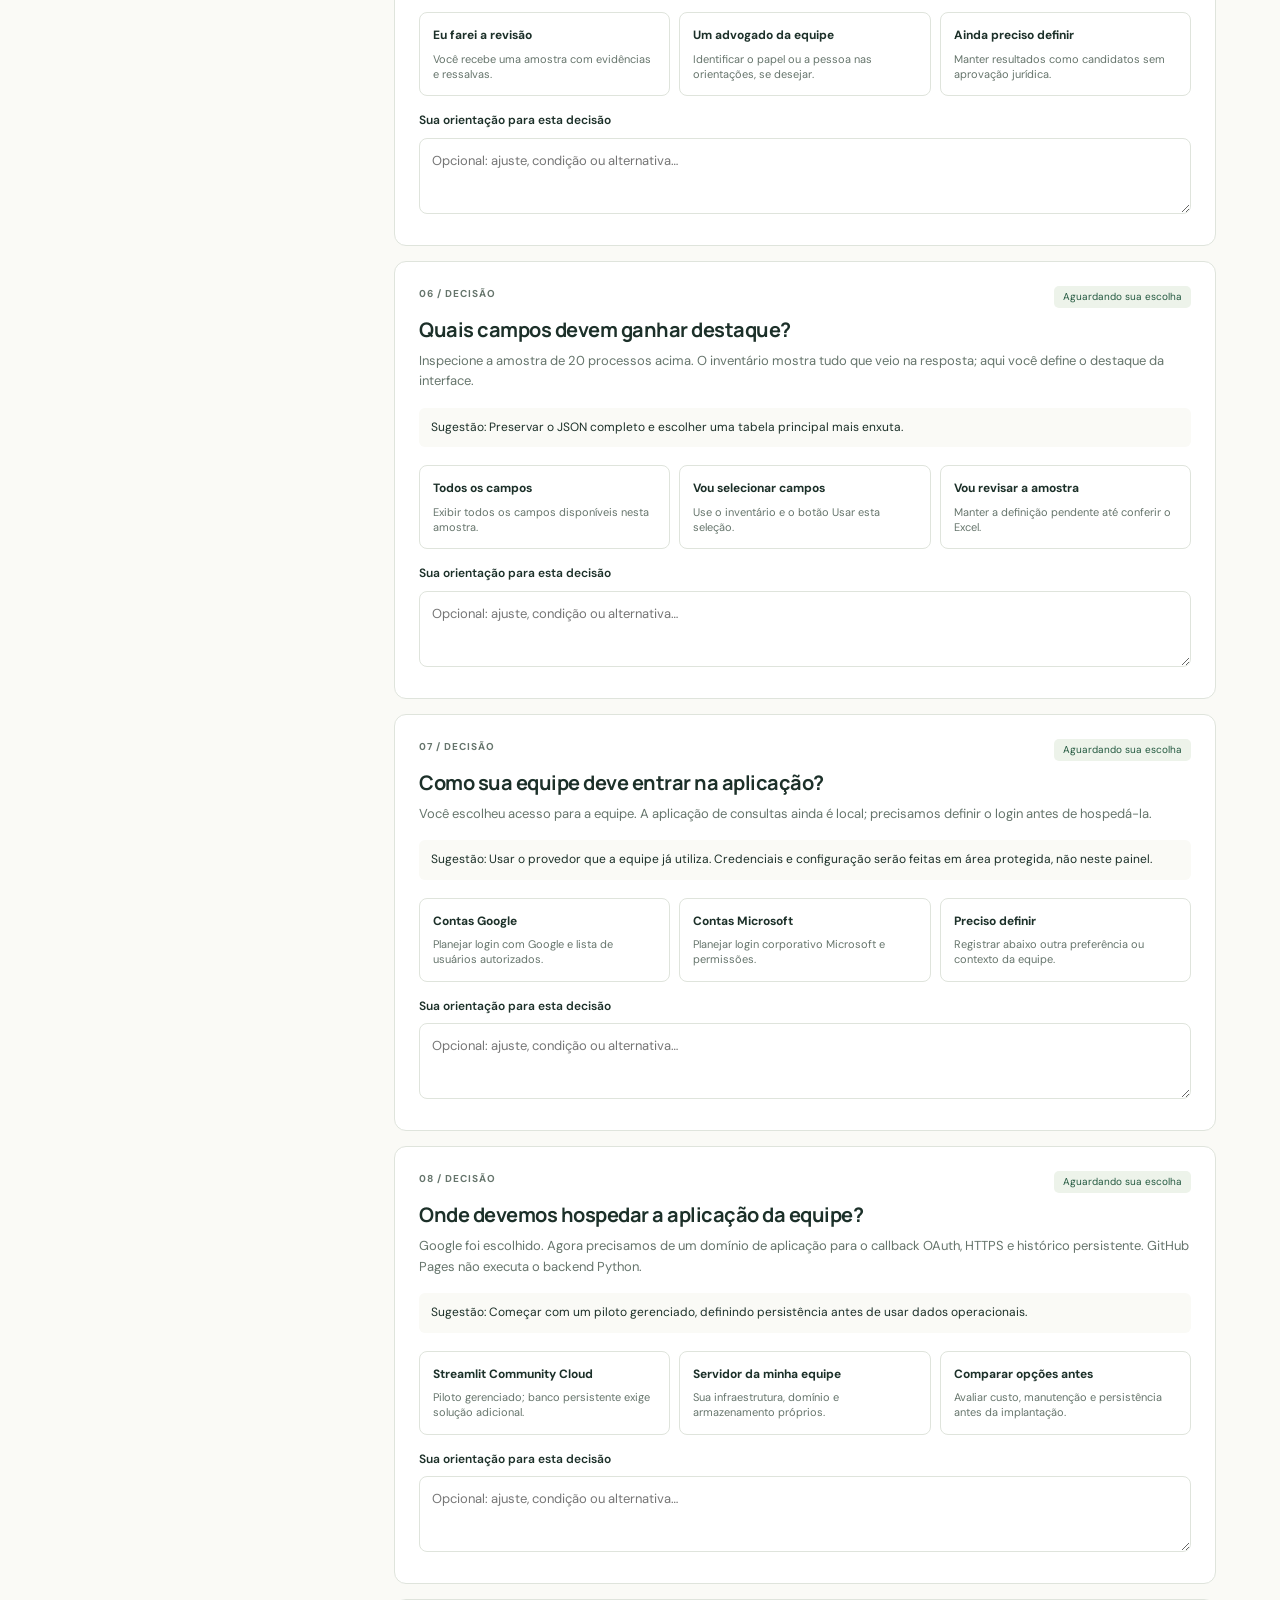
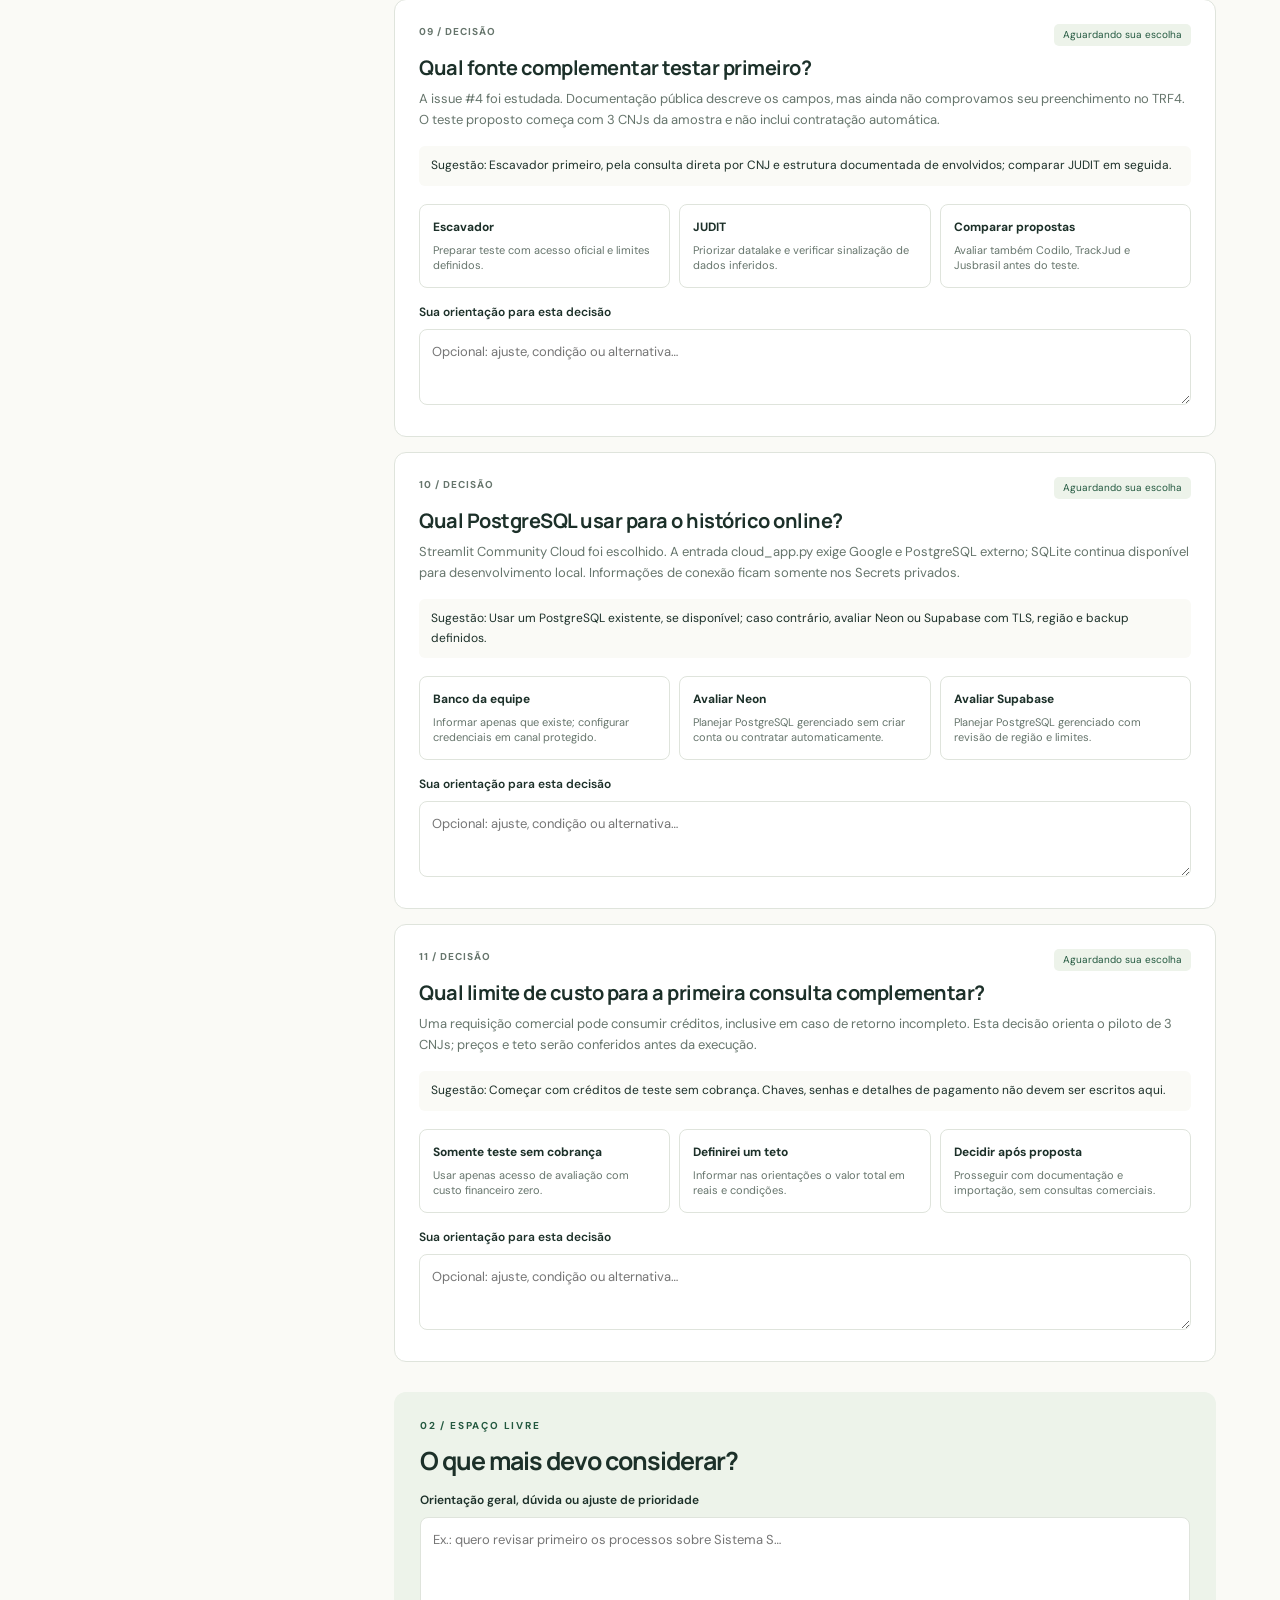
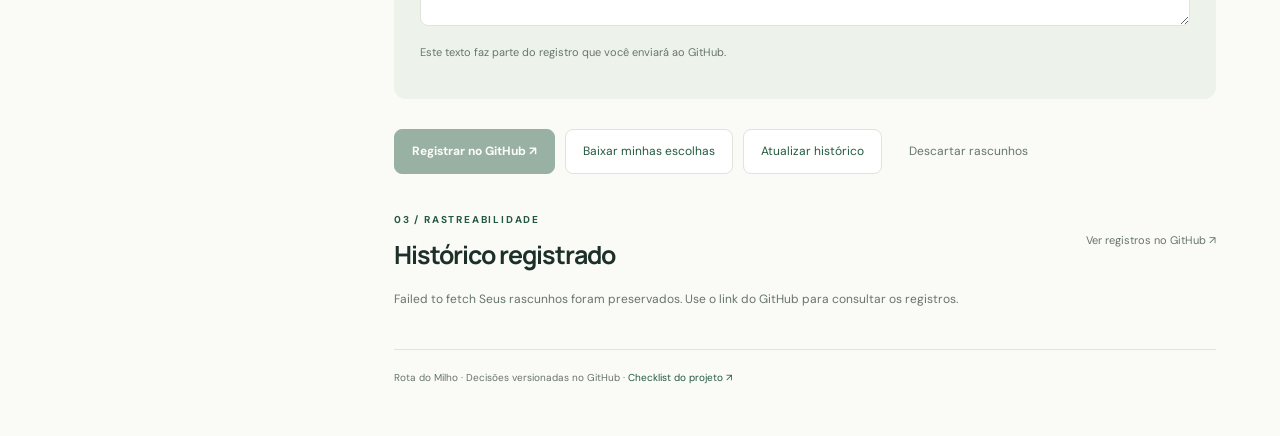
==== commit 49f1e70d: "feat: prepara ativacao Streamlit com verificacao privada e teste de banco" ====
--- a/web/decisoes/index.html
+++ b/web/decisoes/index.html
@@ -25,6 +25,7 @@
 <section class="guidance" id="avaliacao-tjsc"><p class="eyebrow">COMENTÁRIO EXTRA / ISSUE #3</p><h2>TJSC, eproc e login da equipe</h2><p><strong>TJSC pelo DataJud:</strong> conexão e consulta por CNJ testadas com HTTP 200. O formulário eproc informado tem CAPTCHA e não é uma API documentada. A pesquisa tributária padrão continua no TRF4; o TJSC foi acrescentado como consulta opcional por número.</p><p><strong>Google:</strong> suporte OIDC, usuários autorizados e perfis implementados. Login real e hospedagem dependem do cliente OAuth e da configuração privada da equipe. O painel estático não se tornou a aplicação de consultas.</p><p><strong>Campos:</strong> tabela principal configurável; JSON e Excel completos preservados. O inventário acima permite selecionar metadados CNJ da tabela; os sete campos complementares priorizados na issue #4 são tratados na avaliação abaixo.</p><p><a href="https://github.com/guiga99/Rota_do_milho/blob/main/docs/TJSC_EPROC.md" target="_blank" rel="noopener">Ler avaliação e implicações do TJSC ↗</a> · <a href="https://github.com/guiga99/Rota_do_milho/blob/main/docs/ACESSO_GOOGLE.md" target="_blank" rel="noopener">Preparar login Google com configuração protegida ↗</a></p><p class="small muted">Chaves, client secret e lista de e-mails da equipe devem ser configurados no servidor; não informe esses valores no painel público.</p></section>
 <section class="guidance" id="avaliacao-fontes"><p class="eyebrow">NOVA ORIENTAÇÃO / ISSUE #4</p><h2>Cloud e informações complementares</h2><p><strong>Streamlit Community Cloud escolhido:</strong> entrada da aplicação exige Google e PostgreSQL externo. Preparação no código concluída; publicação da aplicação de pesquisas depende da conta Streamlit e da configuração privada de OAuth e banco.</p><p><strong>Cinco fontes estudadas:</strong> Escavador, JUDIT, Vigilant/TrackJud, Codilo e Jusbrasil. Recomendo iniciar por Escavador e comparar JUDIT. Documentação disponível ainda não comprova cobertura ou preenchimento dos sete campos no TRF4.</p><p><strong>Importação implementada:</strong> administrador pode importar JSON Escavador/JUDIT ligado ao CNJ, conservando arquivo, hash, fonte e grau. Excel traz observações separadas; dados inferidos e resultado/trânsito aguardam revisão jurídica. Nenhuma consulta comercial autenticada foi executada.</p><p><a href="https://github.com/guiga99/Rota_do_milho/blob/main/docs/FONTES_COMPLEMENTARES.md" target="_blank" rel="noopener">Comparar fontes e critérios dos sete campos ↗</a> · <a href="https://github.com/guiga99/Rota_do_milho/blob/main/docs/STREAMLIT_CLOUD.md" target="_blank" rel="noopener">Roteiro de implantação e testes Cloud ↗</a></p><p>Registre abaixo as escolhas sobre <a href="#q-fornecedor_piloto">fornecedor</a>, <a href="#q-persistencia_cloud">armazenamento</a> e <a href="#q-orcamento_piloto">limite de custo</a>. Não informe chaves, senhas ou e-mails da equipe neste painel público.</p></section>
 <section class="guidance" id="revisao-equipe"><p class="eyebrow">APROVAÇÃO NO CHAT / REVISÃO PELA EQUIPE</p><h2>Conferência por campo e colega</h2><p>Implementado no aplicativo: <strong>Confirmado, Corrigir ou Informação insuficiente</strong>, com comentário, evidência, revisor e data. Correções preservam a origem; avaliações de pessoas diferentes coexistem. XLSX inclui histórico de revisões dos processos selecionados.</p><p><strong>Issue #5:</strong> Escavador, banco da equipe e piloto sem cobrança registrados. Login Google, banco e ativação da aplicação online ainda dependem de configuração privada. Este painel registra decisões do projeto; os colegas revisarão os processos na aplicação protegida.</p><p><a href="https://github.com/guiga99/Rota_do_milho/blob/main/docs/REVISAO_CAMPOS.md" target="_blank" rel="noopener">Como os colegas poderão revisar os campos ↗</a></p></section>
+<section class="guidance" id="ativar-streamlit"><p class="eyebrow">PRÓXIMA AÇÃO / CONTA DO RESPONSÁVEL</p><h2>Criar a aplicação no Streamlit</h2><p>Entre no Streamlit e escolha <strong>Create app</strong>: repositório <strong>guiga99/Rota_do_milho</strong>, branch <strong>main</strong>, arquivo <strong>cloud_app.py</strong> e Python <strong>3.12</strong> em Advanced settings.</p><p>Você pode criar inicialmente sem Secrets: o acesso aos dados permanecerá bloqueado. Informe no chat somente a URL pública obtida para definirmos o callback Google exato. Configuração OAuth e banco serão feitas na área privada do aplicativo.</p><div class="actions"><a class="sample-link" href="https://share.streamlit.io/" target="_blank" rel="noopener">Abrir Streamlit ↗</a><a class="sample-link" href="https://github.com/guiga99/Rota_do_milho/blob/main/docs/STREAMLIT_CLOUD.md" target="_blank" rel="noopener">Roteiro e verificação dos Secrets ↗</a></div></section>
 <section id="perguntas"><div class="section-head"><div><p class="eyebrow">01 / SUAS ESCOLHAS</p><h2>Perguntas em aberto</h2></div><span class="quiet">Nenhuma opção é aprovada automaticamente.</span></div><div id="questions"></div></section>
 <section id="orientacoes" class="guidance"><p class="eyebrow">02 / ESPAÇO LIVRE</p><h2>O que mais devo considerar?</h2><label for="general-note">Orientação geral, dúvida ou ajuste de prioridade</label><textarea id="general-note" rows="4" maxlength="2000" placeholder="Ex.: quero revisar primeiro os processos sobre Sistema S…"></textarea><p class="muted small">Este texto faz parte do registro que você enviará ao GitHub.</p></section>
 <div class="actions"><button id="save" class="primary">Registrar no GitHub ↗</button><button id="export" class="secondary">Baixar minhas escolhas</button><button id="refresh" class="secondary">Atualizar histórico</button><button id="discard" class="text-button">Descartar rascunhos</button></div>
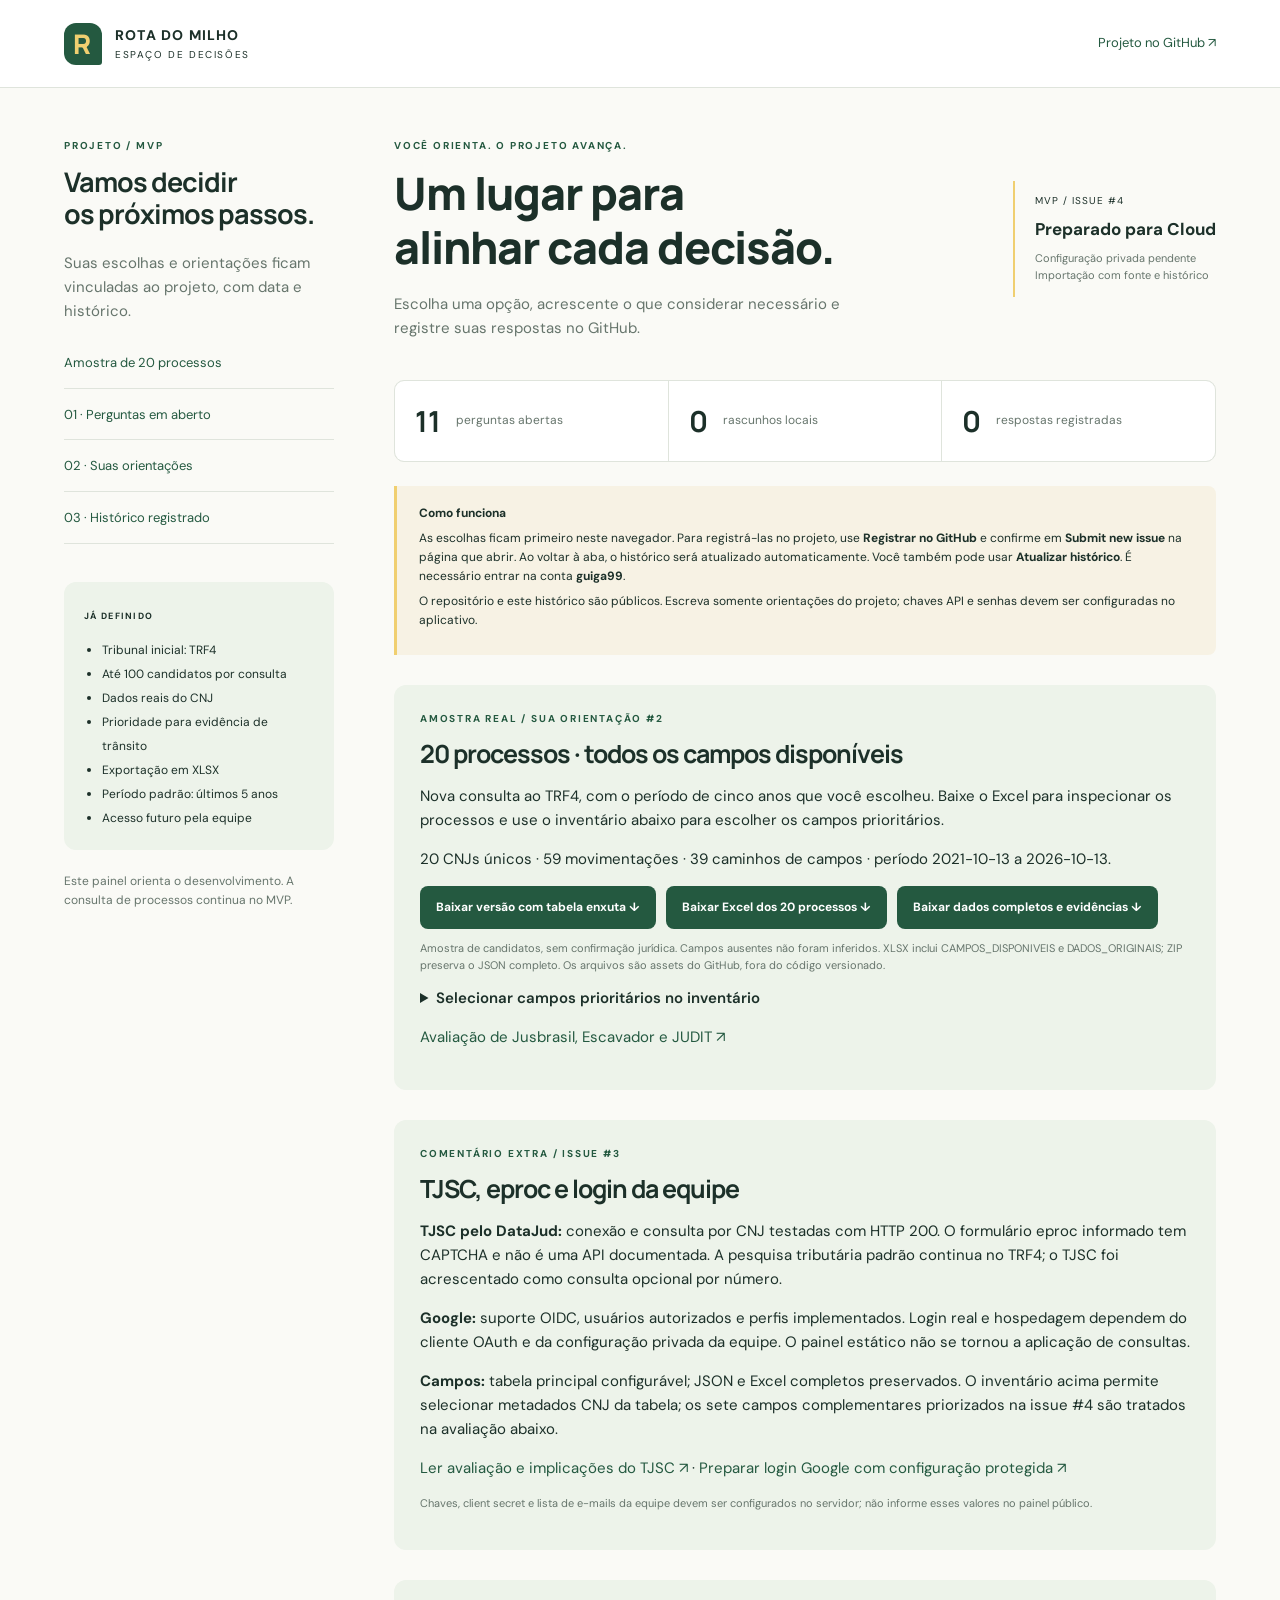
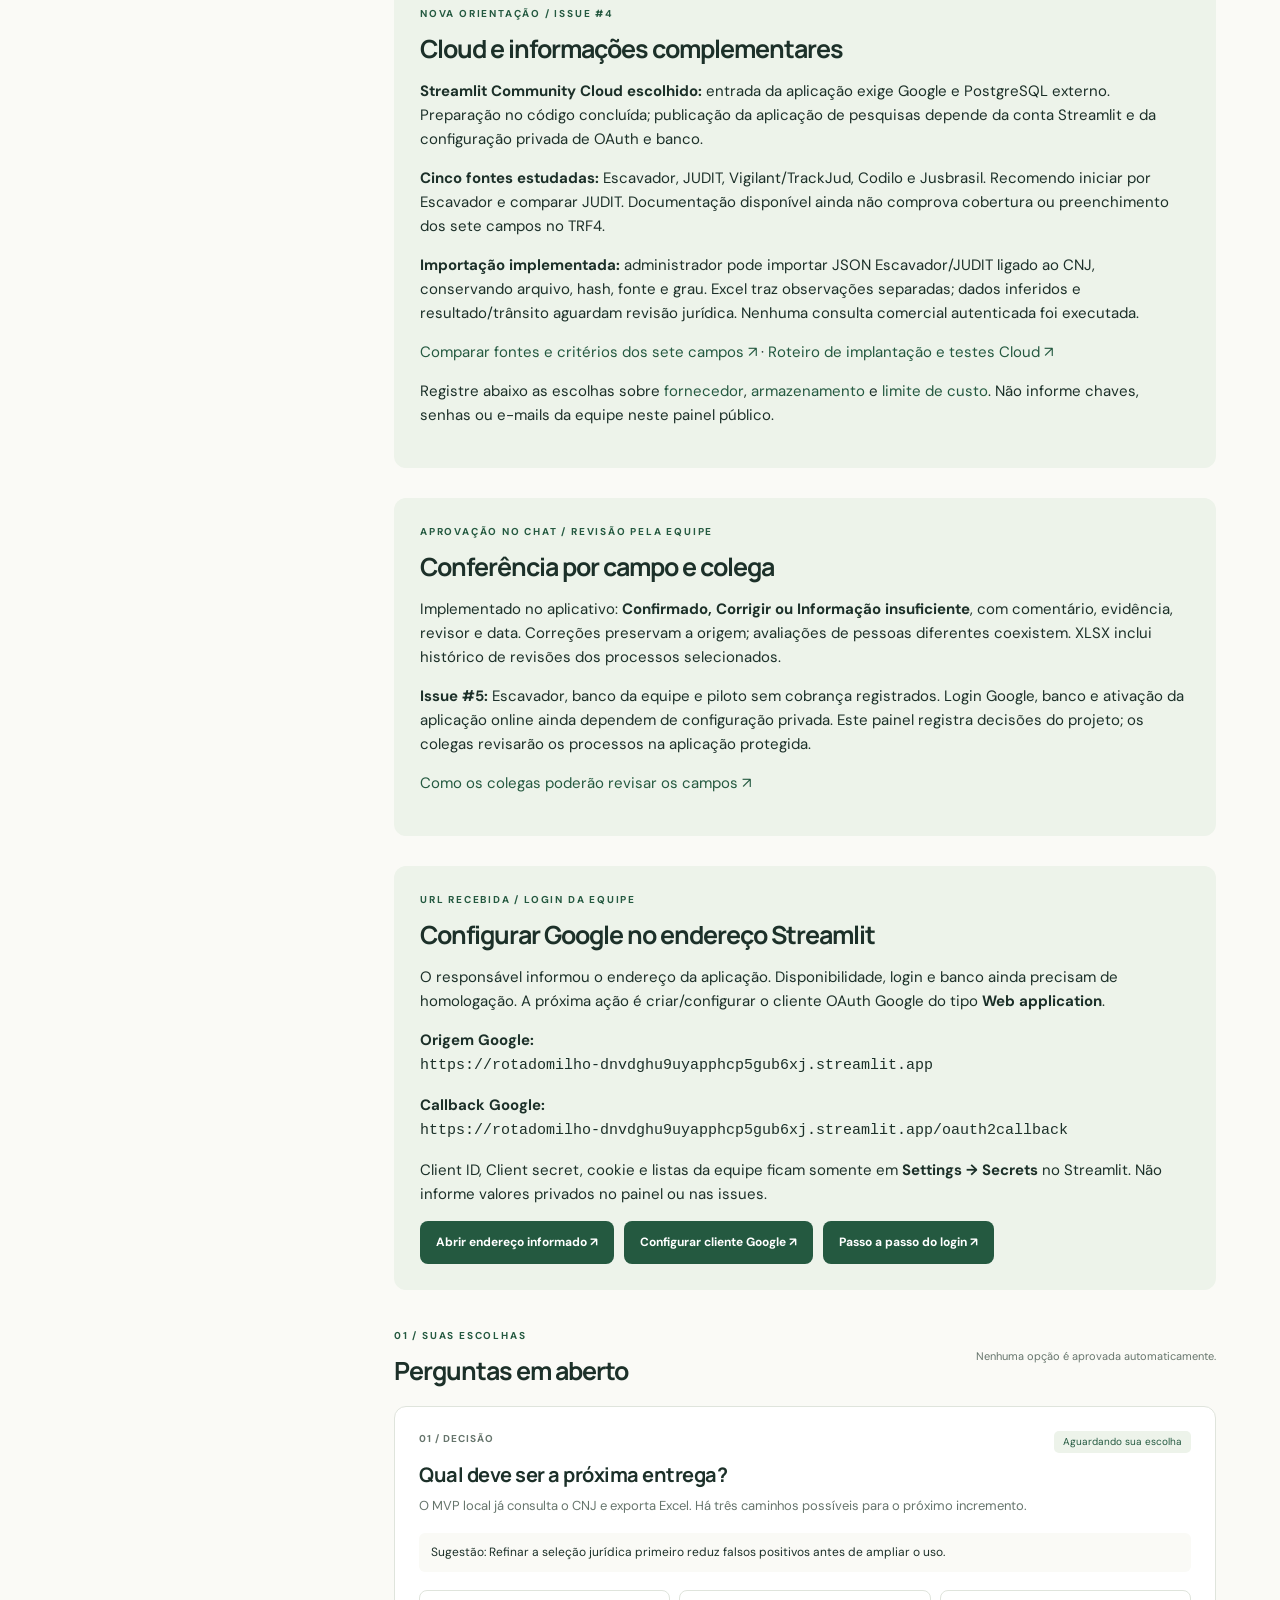
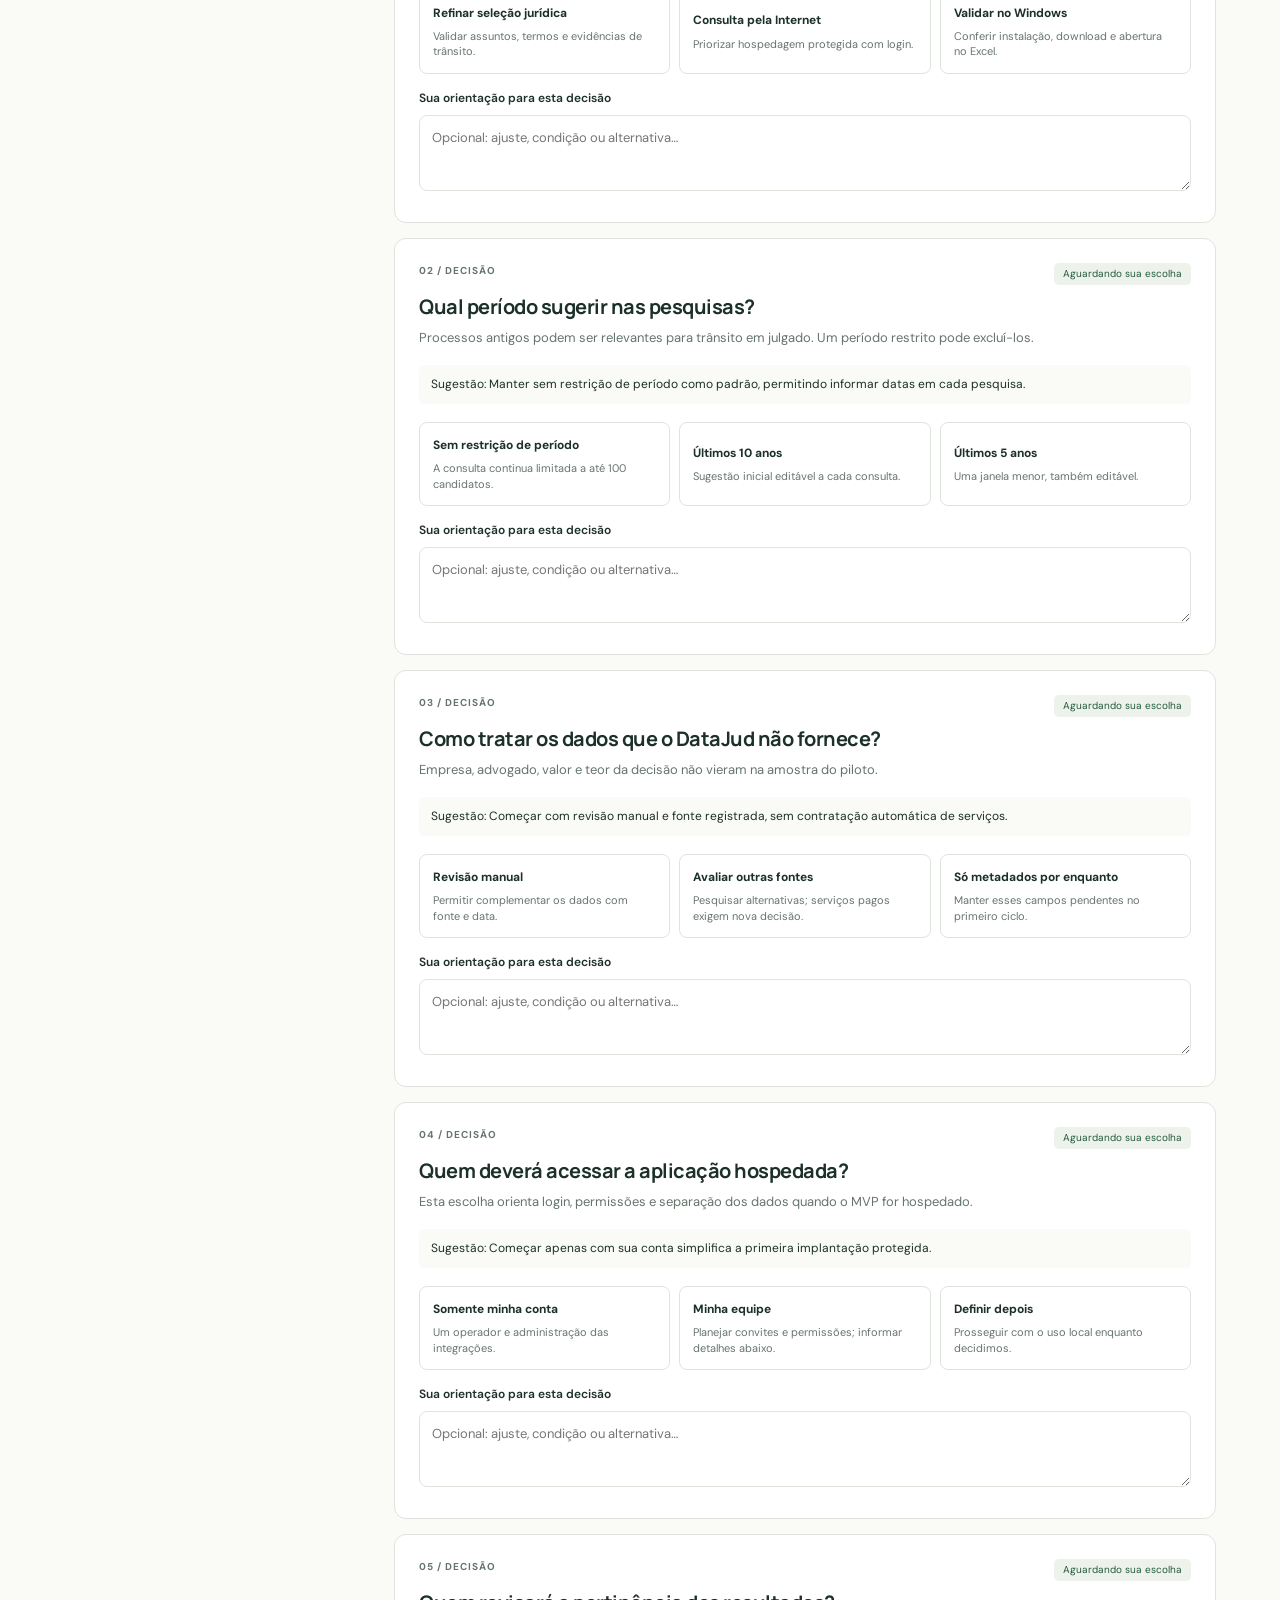
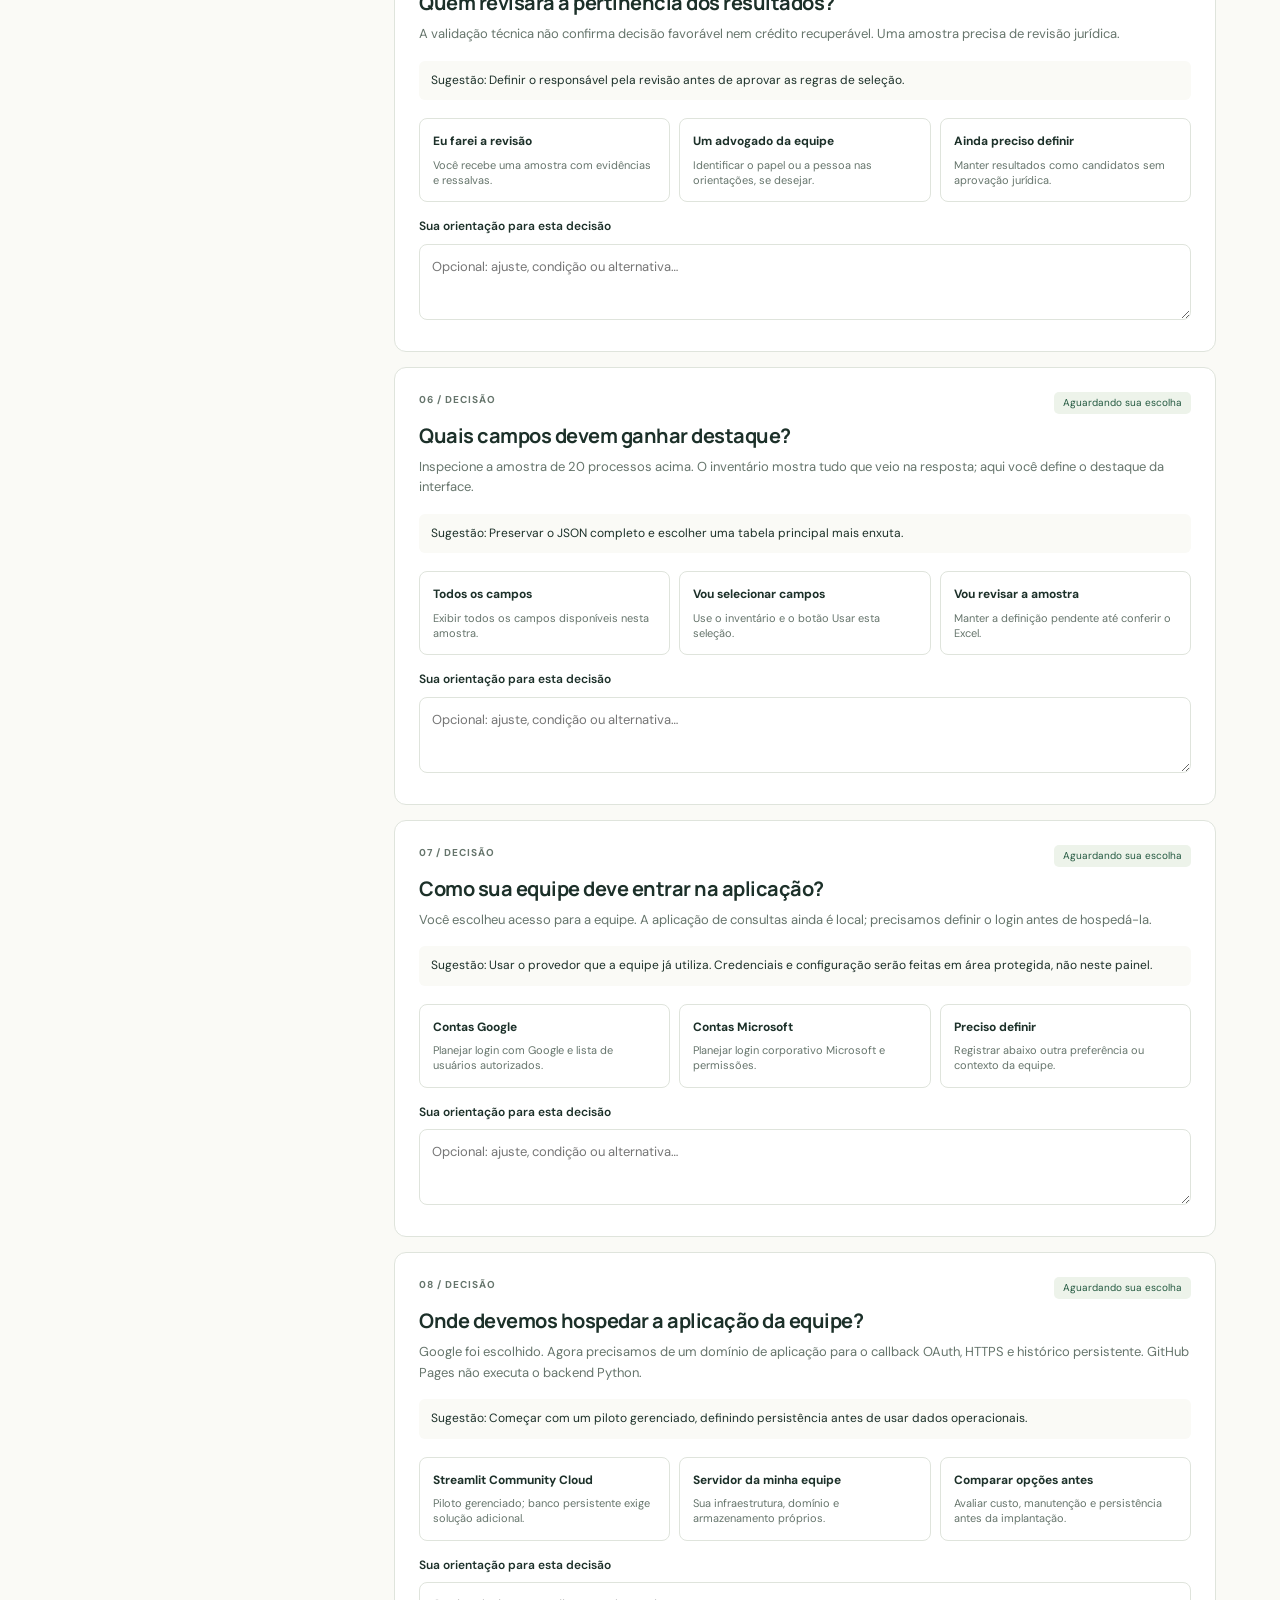
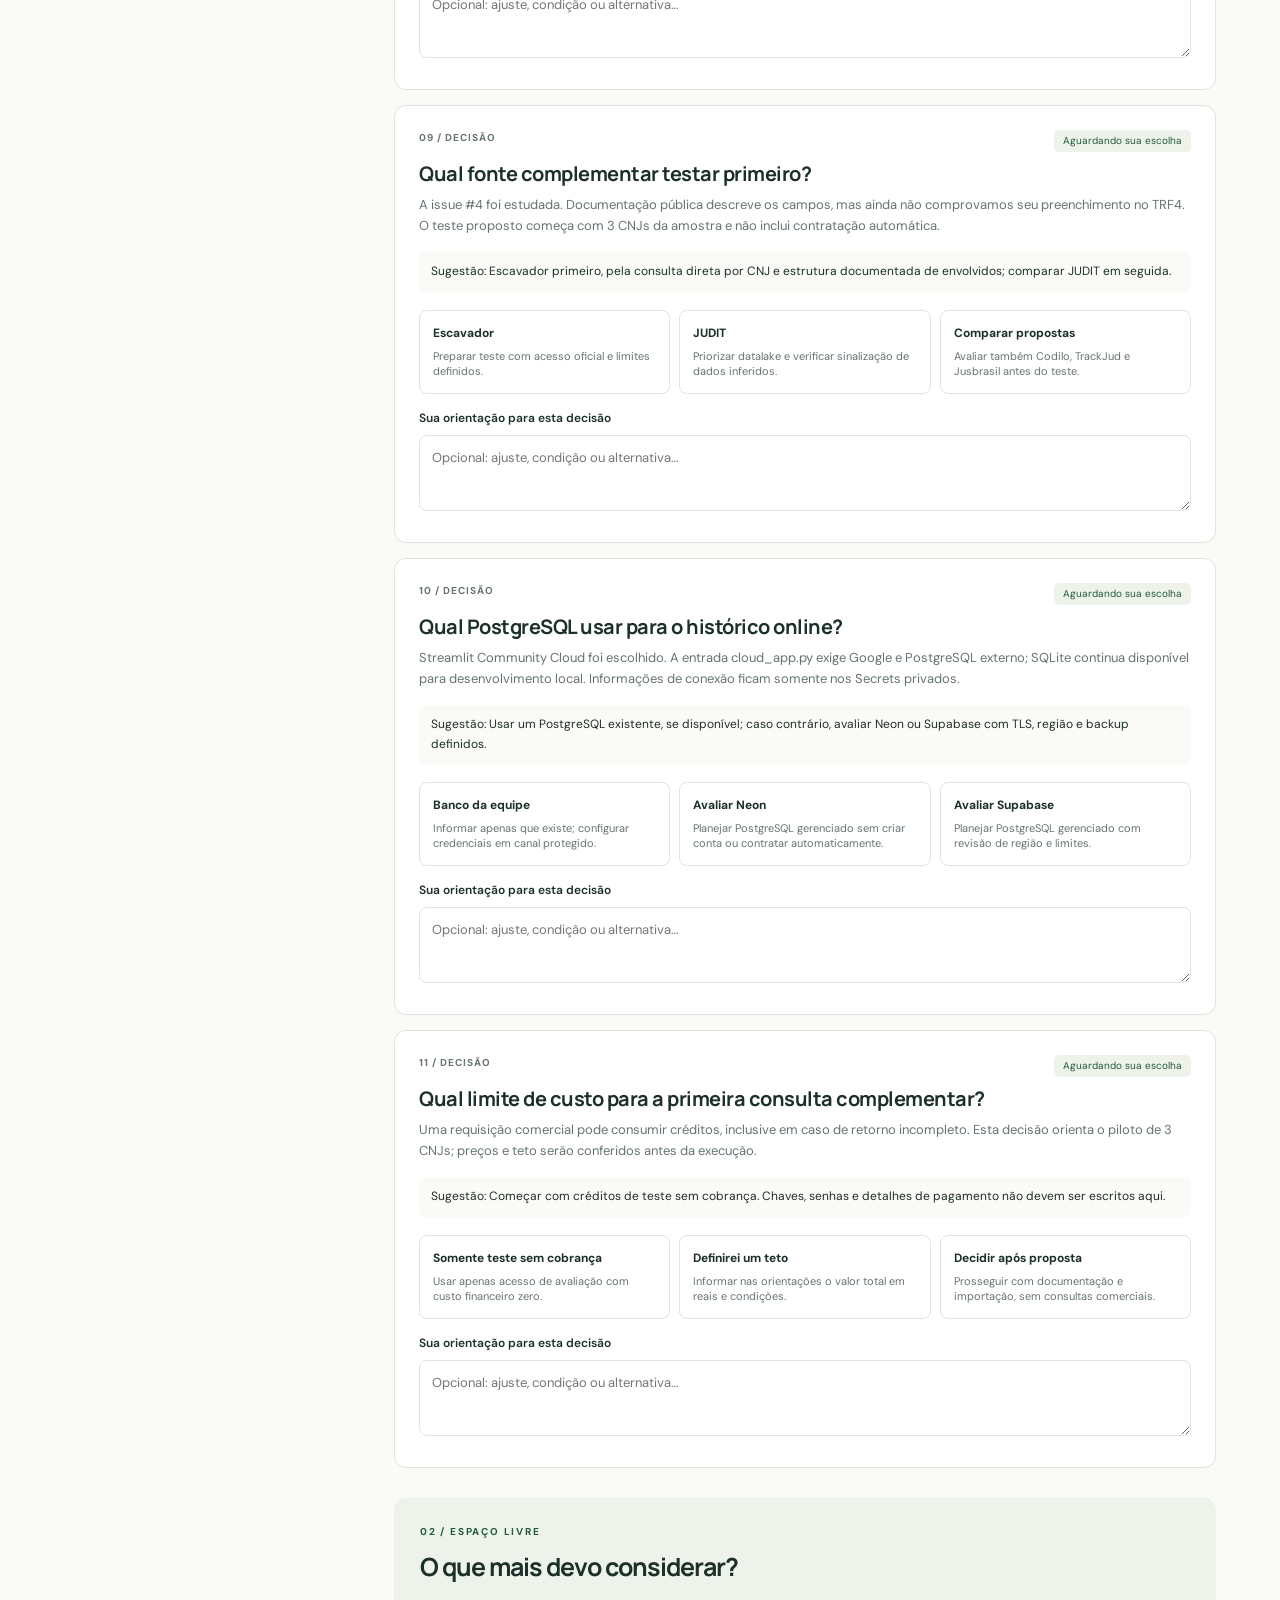
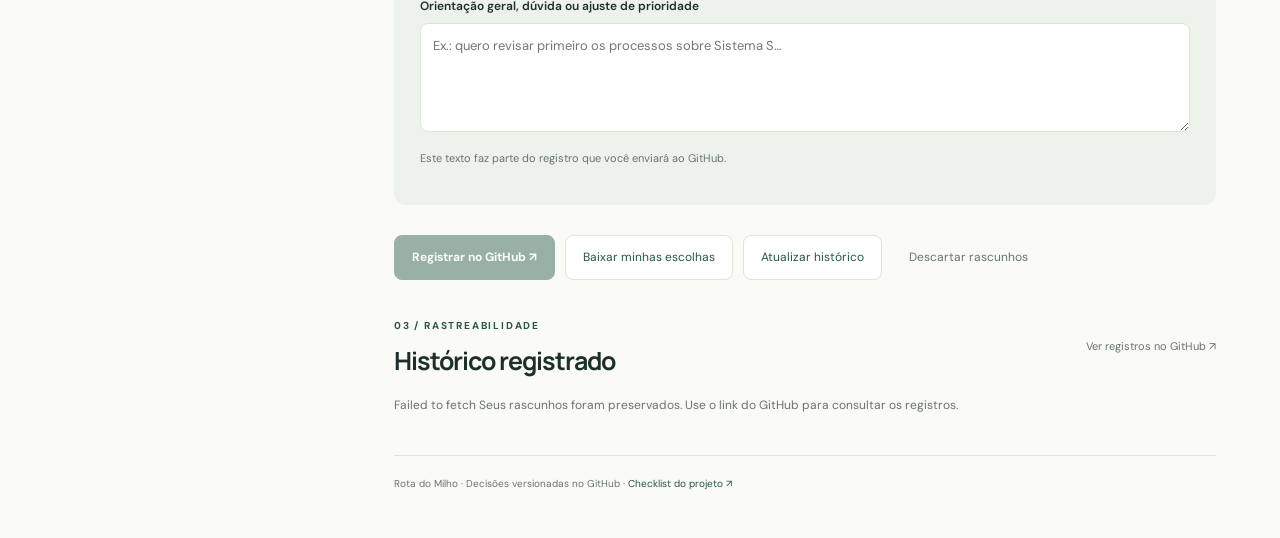
==== commit 8fe3b2ab: "docs: registra endereco Streamlit e callback Google da equipe" ====
--- a/web/decisoes/index.html
+++ b/web/decisoes/index.html
@@ -4,7 +4,7 @@
 <meta charset="utf-8"><meta name="viewport" content="width=device-width,initial-scale=1">
 <meta name="description" content="Painel de decisões e orientações do projeto Rota do Milho.">
 <title>Rota do Milho · Decisões</title>
-<link rel="stylesheet" href="style.css">
+<link rel="stylesheet" href="style.css?v=20261014-oauth">
 <script src="app.js?v=20261014-inc4" defer></script>
 </head>
 <body>
@@ -25,7 +25,7 @@
 <section class="guidance" id="avaliacao-tjsc"><p class="eyebrow">COMENTÁRIO EXTRA / ISSUE #3</p><h2>TJSC, eproc e login da equipe</h2><p><strong>TJSC pelo DataJud:</strong> conexão e consulta por CNJ testadas com HTTP 200. O formulário eproc informado tem CAPTCHA e não é uma API documentada. A pesquisa tributária padrão continua no TRF4; o TJSC foi acrescentado como consulta opcional por número.</p><p><strong>Google:</strong> suporte OIDC, usuários autorizados e perfis implementados. Login real e hospedagem dependem do cliente OAuth e da configuração privada da equipe. O painel estático não se tornou a aplicação de consultas.</p><p><strong>Campos:</strong> tabela principal configurável; JSON e Excel completos preservados. O inventário acima permite selecionar metadados CNJ da tabela; os sete campos complementares priorizados na issue #4 são tratados na avaliação abaixo.</p><p><a href="https://github.com/guiga99/Rota_do_milho/blob/main/docs/TJSC_EPROC.md" target="_blank" rel="noopener">Ler avaliação e implicações do TJSC ↗</a> · <a href="https://github.com/guiga99/Rota_do_milho/blob/main/docs/ACESSO_GOOGLE.md" target="_blank" rel="noopener">Preparar login Google com configuração protegida ↗</a></p><p class="small muted">Chaves, client secret e lista de e-mails da equipe devem ser configurados no servidor; não informe esses valores no painel público.</p></section>
 <section class="guidance" id="avaliacao-fontes"><p class="eyebrow">NOVA ORIENTAÇÃO / ISSUE #4</p><h2>Cloud e informações complementares</h2><p><strong>Streamlit Community Cloud escolhido:</strong> entrada da aplicação exige Google e PostgreSQL externo. Preparação no código concluída; publicação da aplicação de pesquisas depende da conta Streamlit e da configuração privada de OAuth e banco.</p><p><strong>Cinco fontes estudadas:</strong> Escavador, JUDIT, Vigilant/TrackJud, Codilo e Jusbrasil. Recomendo iniciar por Escavador e comparar JUDIT. Documentação disponível ainda não comprova cobertura ou preenchimento dos sete campos no TRF4.</p><p><strong>Importação implementada:</strong> administrador pode importar JSON Escavador/JUDIT ligado ao CNJ, conservando arquivo, hash, fonte e grau. Excel traz observações separadas; dados inferidos e resultado/trânsito aguardam revisão jurídica. Nenhuma consulta comercial autenticada foi executada.</p><p><a href="https://github.com/guiga99/Rota_do_milho/blob/main/docs/FONTES_COMPLEMENTARES.md" target="_blank" rel="noopener">Comparar fontes e critérios dos sete campos ↗</a> · <a href="https://github.com/guiga99/Rota_do_milho/blob/main/docs/STREAMLIT_CLOUD.md" target="_blank" rel="noopener">Roteiro de implantação e testes Cloud ↗</a></p><p>Registre abaixo as escolhas sobre <a href="#q-fornecedor_piloto">fornecedor</a>, <a href="#q-persistencia_cloud">armazenamento</a> e <a href="#q-orcamento_piloto">limite de custo</a>. Não informe chaves, senhas ou e-mails da equipe neste painel público.</p></section>
 <section class="guidance" id="revisao-equipe"><p class="eyebrow">APROVAÇÃO NO CHAT / REVISÃO PELA EQUIPE</p><h2>Conferência por campo e colega</h2><p>Implementado no aplicativo: <strong>Confirmado, Corrigir ou Informação insuficiente</strong>, com comentário, evidência, revisor e data. Correções preservam a origem; avaliações de pessoas diferentes coexistem. XLSX inclui histórico de revisões dos processos selecionados.</p><p><strong>Issue #5:</strong> Escavador, banco da equipe e piloto sem cobrança registrados. Login Google, banco e ativação da aplicação online ainda dependem de configuração privada. Este painel registra decisões do projeto; os colegas revisarão os processos na aplicação protegida.</p><p><a href="https://github.com/guiga99/Rota_do_milho/blob/main/docs/REVISAO_CAMPOS.md" target="_blank" rel="noopener">Como os colegas poderão revisar os campos ↗</a></p></section>
-<section class="guidance" id="ativar-streamlit"><p class="eyebrow">PRÓXIMA AÇÃO / CONTA DO RESPONSÁVEL</p><h2>Criar a aplicação no Streamlit</h2><p>Entre no Streamlit e escolha <strong>Create app</strong>: repositório <strong>guiga99/Rota_do_milho</strong>, branch <strong>main</strong>, arquivo <strong>cloud_app.py</strong> e Python <strong>3.12</strong> em Advanced settings.</p><p>Você pode criar inicialmente sem Secrets: o acesso aos dados permanecerá bloqueado. Informe no chat somente a URL pública obtida para definirmos o callback Google exato. Configuração OAuth e banco serão feitas na área privada do aplicativo.</p><div class="actions"><a class="sample-link" href="https://share.streamlit.io/" target="_blank" rel="noopener">Abrir Streamlit ↗</a><a class="sample-link" href="https://github.com/guiga99/Rota_do_milho/blob/main/docs/STREAMLIT_CLOUD.md" target="_blank" rel="noopener">Roteiro e verificação dos Secrets ↗</a></div></section>
+<section class="guidance" id="ativar-streamlit"><p class="eyebrow">URL RECEBIDA / LOGIN DA EQUIPE</p><h2>Configurar Google no endereço Streamlit</h2><p>O responsável informou o endereço da aplicação. Disponibilidade, login e banco ainda precisam de homologação. A próxima ação é criar/configurar o cliente OAuth Google do tipo <strong>Web application</strong>.</p><p><strong>Origem Google:</strong><br><code>https://rotadomilho-dnvdghu9uyapphcp5gub6xj.streamlit.app</code></p><p><strong>Callback Google:</strong><br><code>https://rotadomilho-dnvdghu9uyapphcp5gub6xj.streamlit.app/oauth2callback</code></p><p>Client ID, Client secret, cookie e listas da equipe ficam somente em <strong>Settings → Secrets</strong> no Streamlit. Não informe valores privados no painel ou nas issues.</p><div class="actions"><a class="sample-link" href="https://rotadomilho-dnvdghu9uyapphcp5gub6xj.streamlit.app/" target="_blank" rel="noopener">Abrir endereço informado ↗</a><a class="sample-link" href="https://console.cloud.google.com/auth/clients" target="_blank" rel="noopener">Configurar cliente Google ↗</a><a class="sample-link" href="https://github.com/guiga99/Rota_do_milho/blob/main/docs/ACESSO_GOOGLE.md" target="_blank" rel="noopener">Passo a passo do login ↗</a></div></section>
 <section id="perguntas"><div class="section-head"><div><p class="eyebrow">01 / SUAS ESCOLHAS</p><h2>Perguntas em aberto</h2></div><span class="quiet">Nenhuma opção é aprovada automaticamente.</span></div><div id="questions"></div></section>
 <section id="orientacoes" class="guidance"><p class="eyebrow">02 / ESPAÇO LIVRE</p><h2>O que mais devo considerar?</h2><label for="general-note">Orientação geral, dúvida ou ajuste de prioridade</label><textarea id="general-note" rows="4" maxlength="2000" placeholder="Ex.: quero revisar primeiro os processos sobre Sistema S…"></textarea><p class="muted small">Este texto faz parte do registro que você enviará ao GitHub.</p></section>
 <div class="actions"><button id="save" class="primary">Registrar no GitHub ↗</button><button id="export" class="secondary">Baixar minhas escolhas</button><button id="refresh" class="secondary">Atualizar histórico</button><button id="discard" class="text-button">Descartar rascunhos</button></div>
--- a/web/decisoes/style.css
+++ b/web/decisoes/style.css
@@ -4,3 +4,4 @@
 .long-record{max-width:750px;width:90%;border:1px solid var(--line);border-radius:12px;padding:28px;color:var(--ink)}.long-record::backdrop{background:#1c302980}.long-record button{padding:12px;margin:16px 10px 0 0;border-radius:8px;cursor:pointer}
 
 .sample-link{display:inline-block;padding:12px 16px;border-radius:8px;background:var(--green);color:white;font-size:12px;font-weight:700}.field-row{display:flex;gap:10px;align-items:start;font-size:12px;border-bottom:1px solid var(--line);padding:8px 0;margin:0}.field-row input{margin-top:4px;flex-shrink:0}#field-list{max-height:400px;overflow:auto;margin:16px 0}.field-row span{overflow-wrap:anywhere}summary{cursor:pointer;font-weight:600}
+.guidance code{overflow-wrap:anywhere}
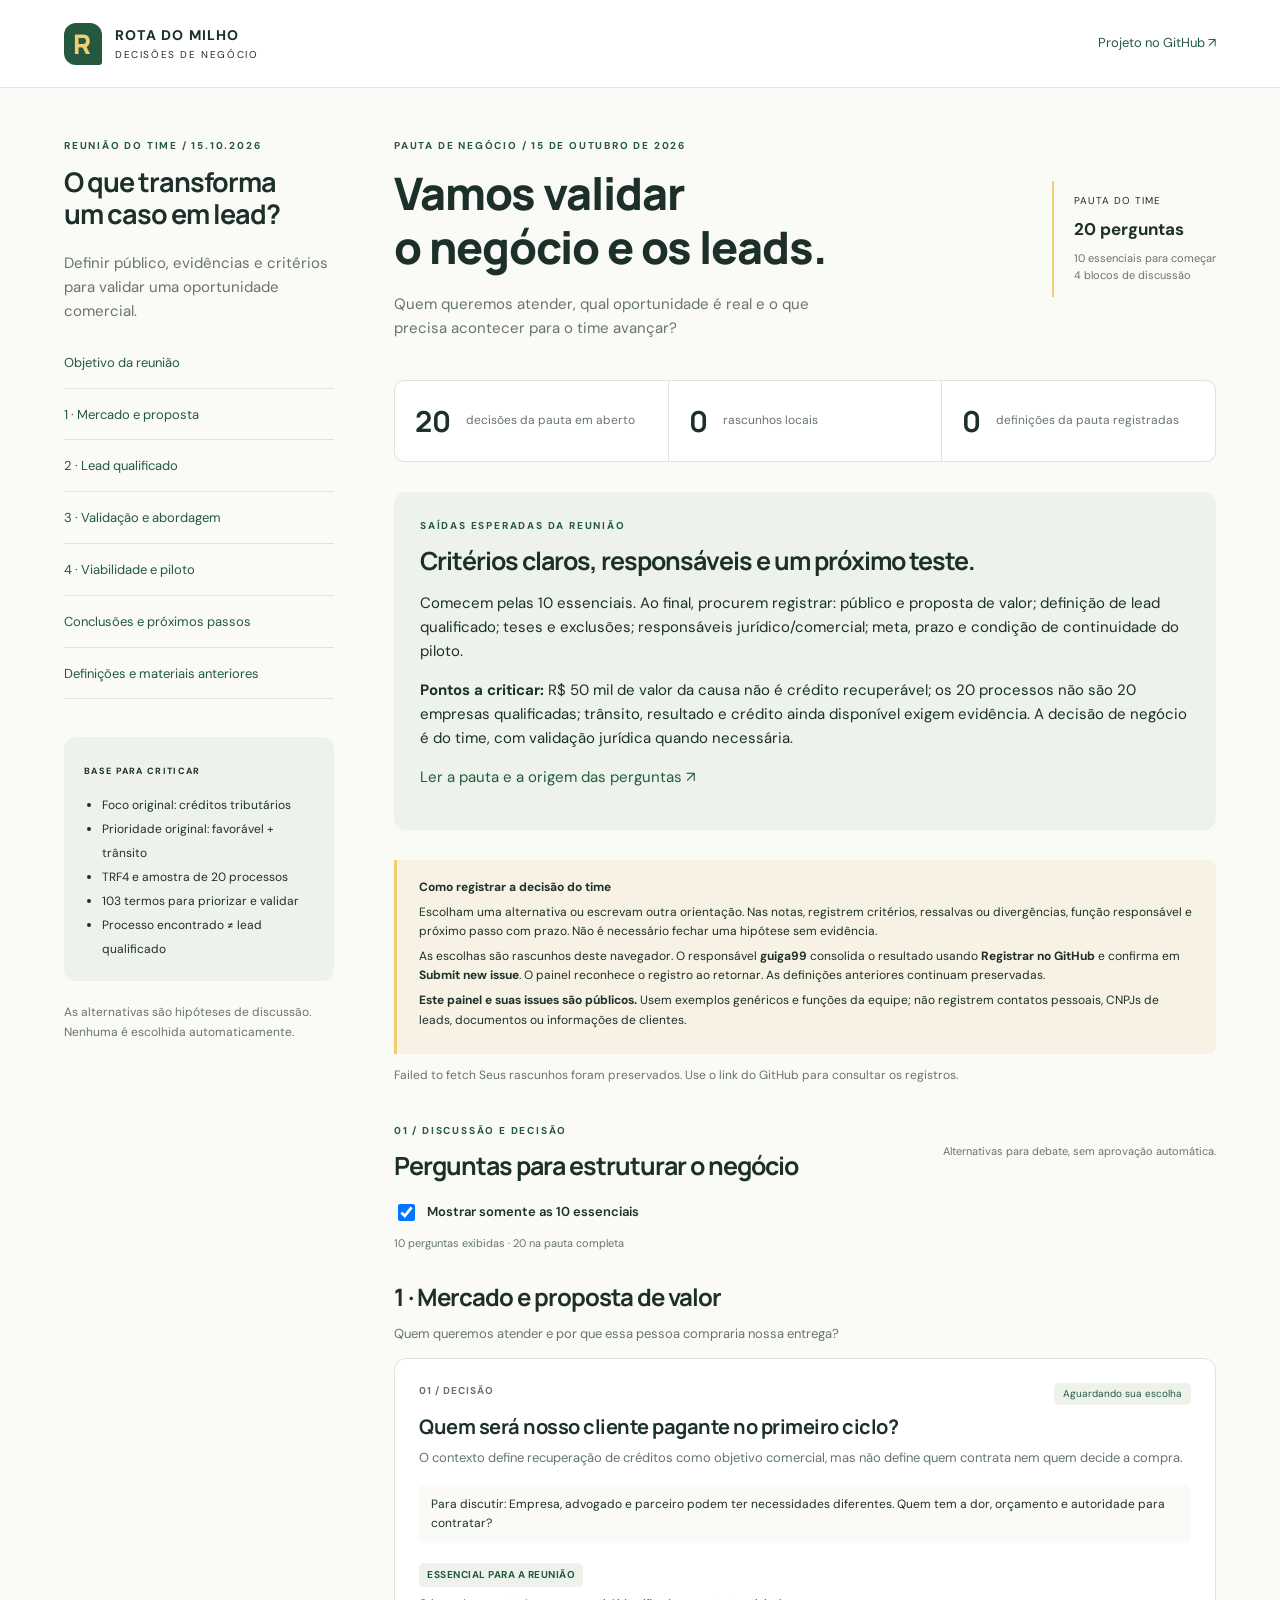
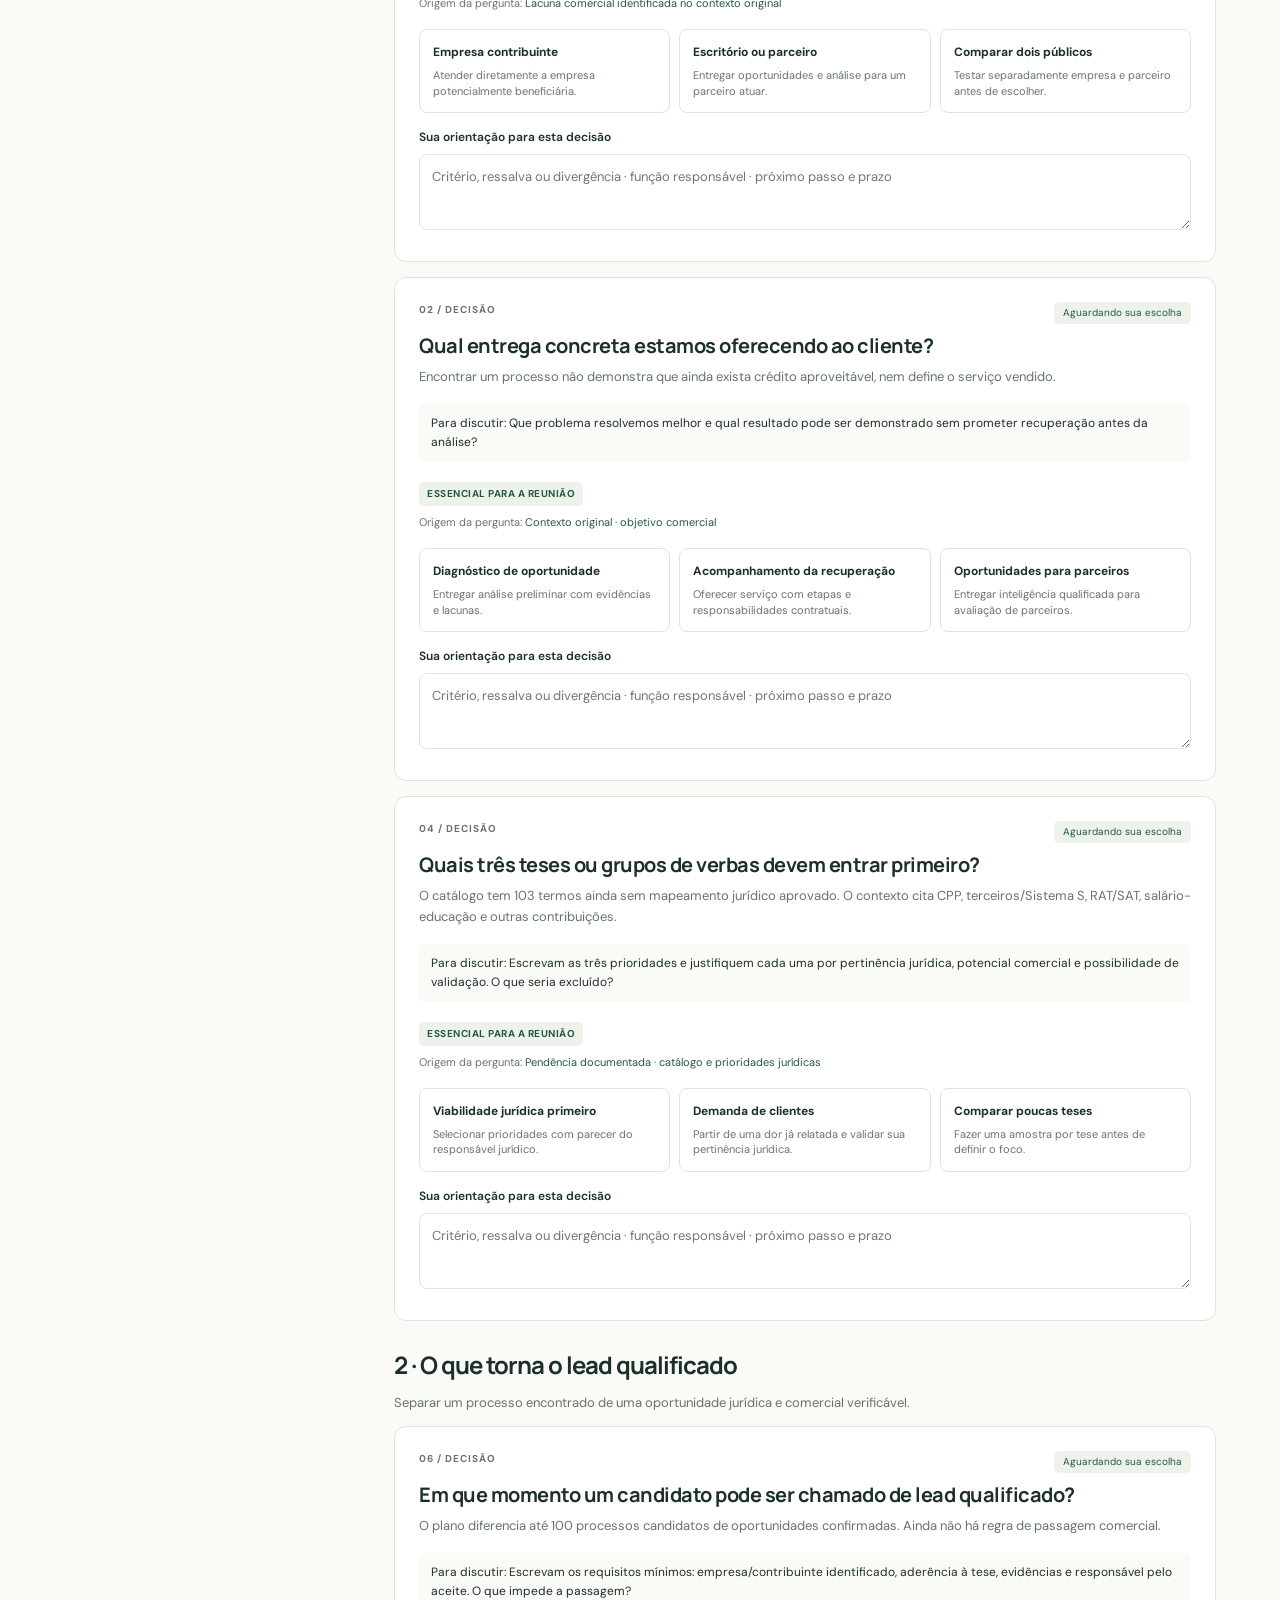
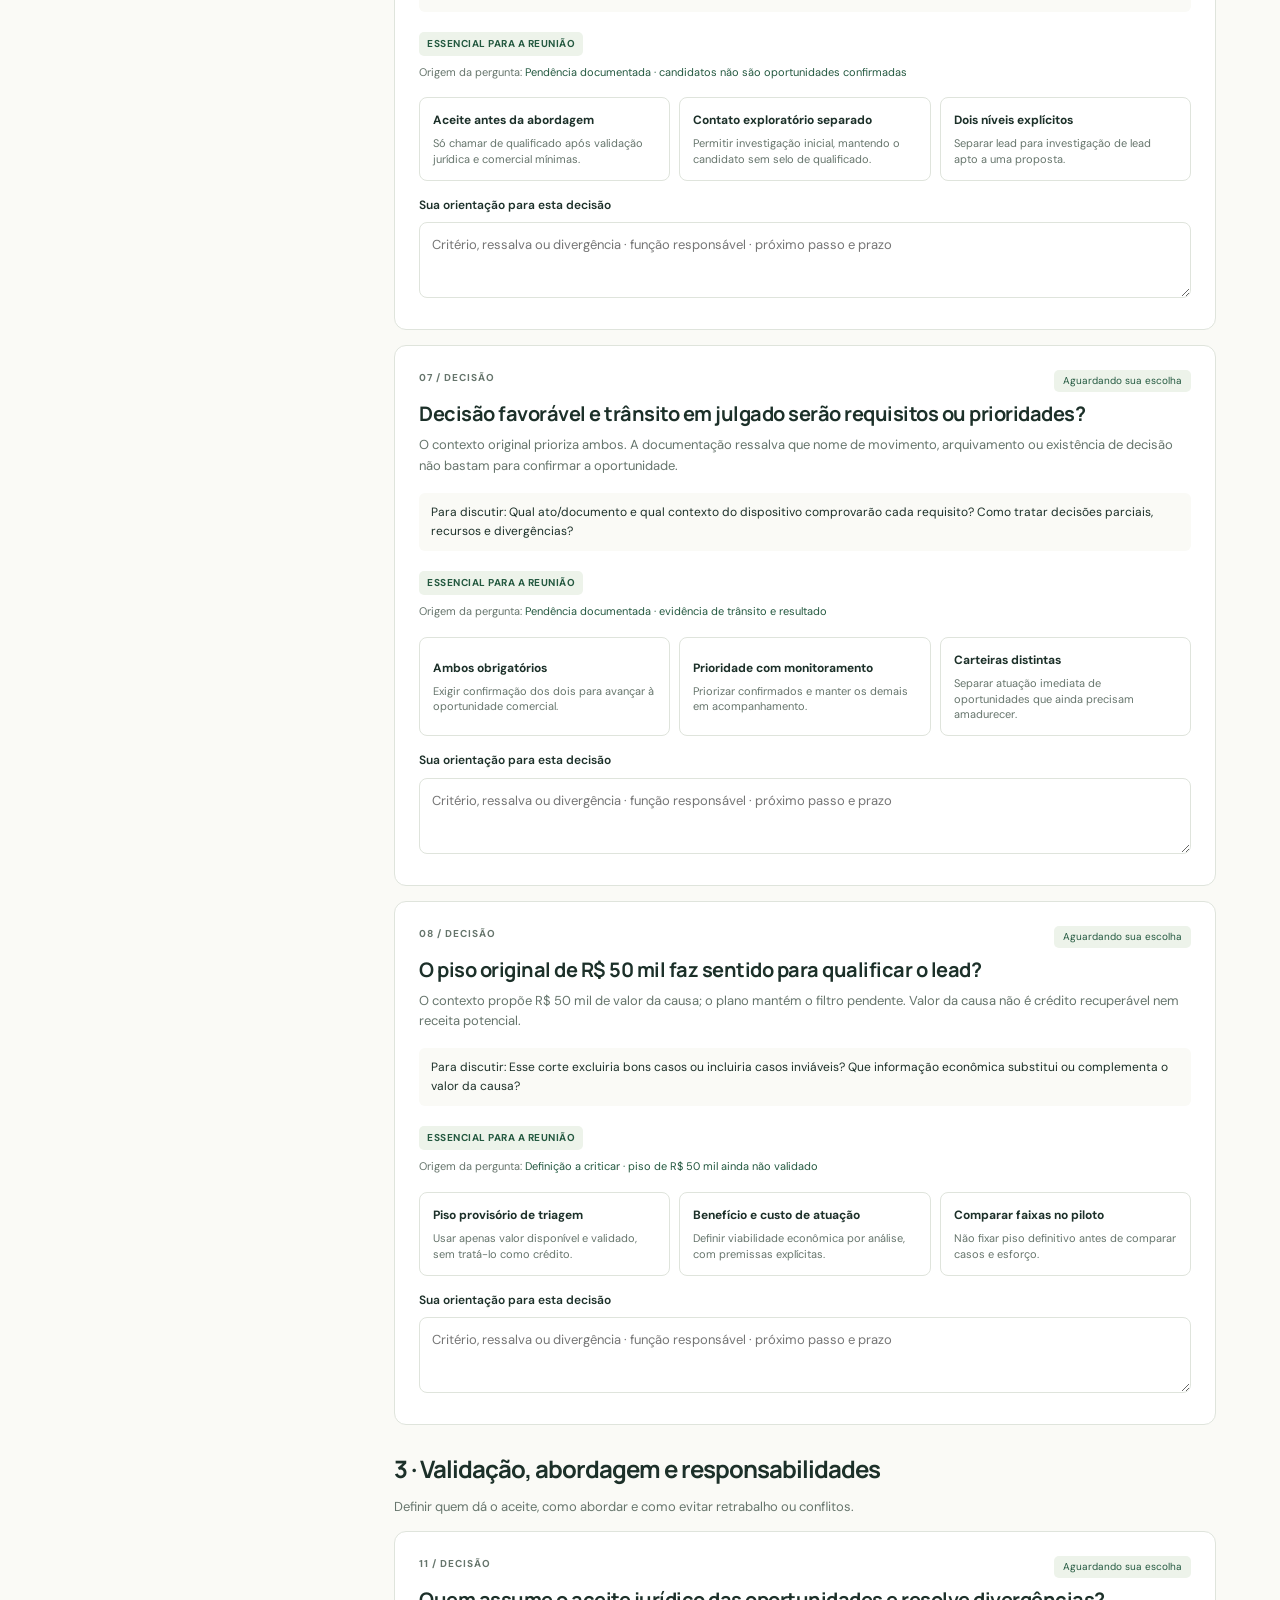
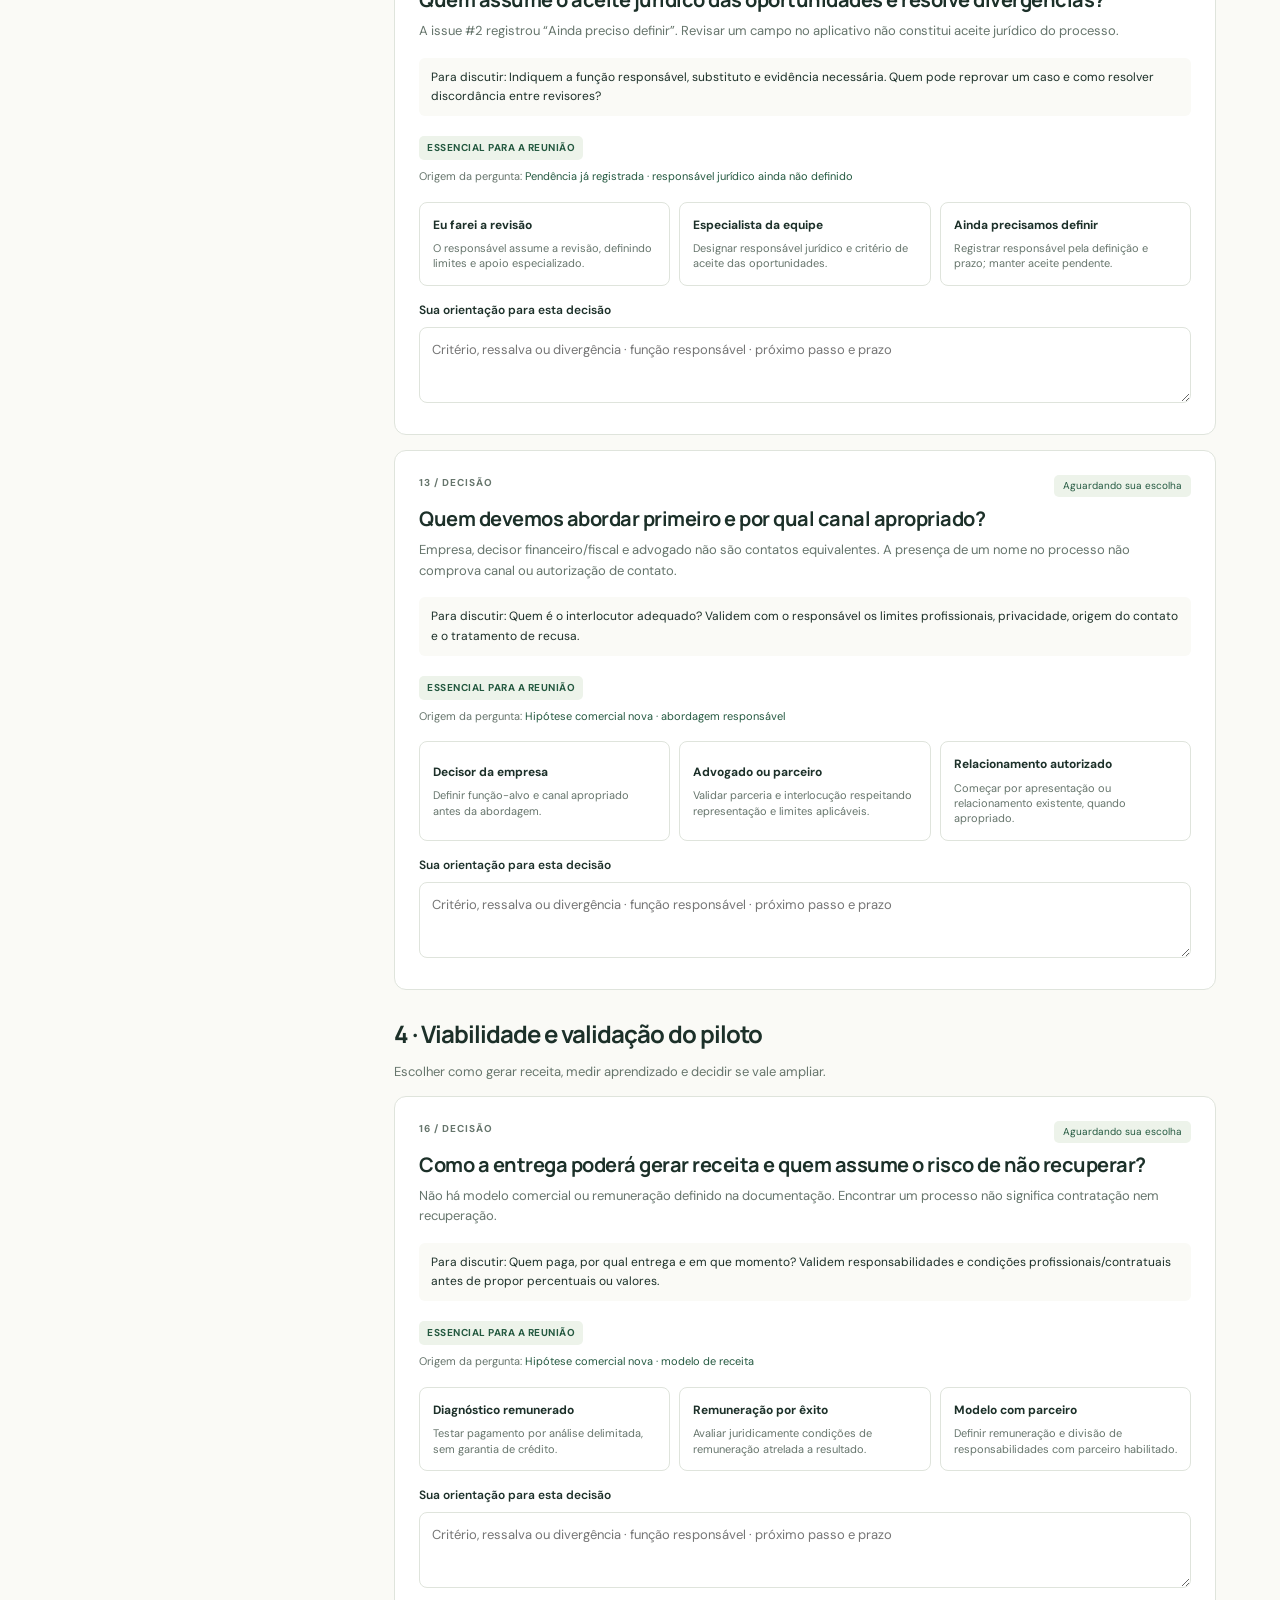
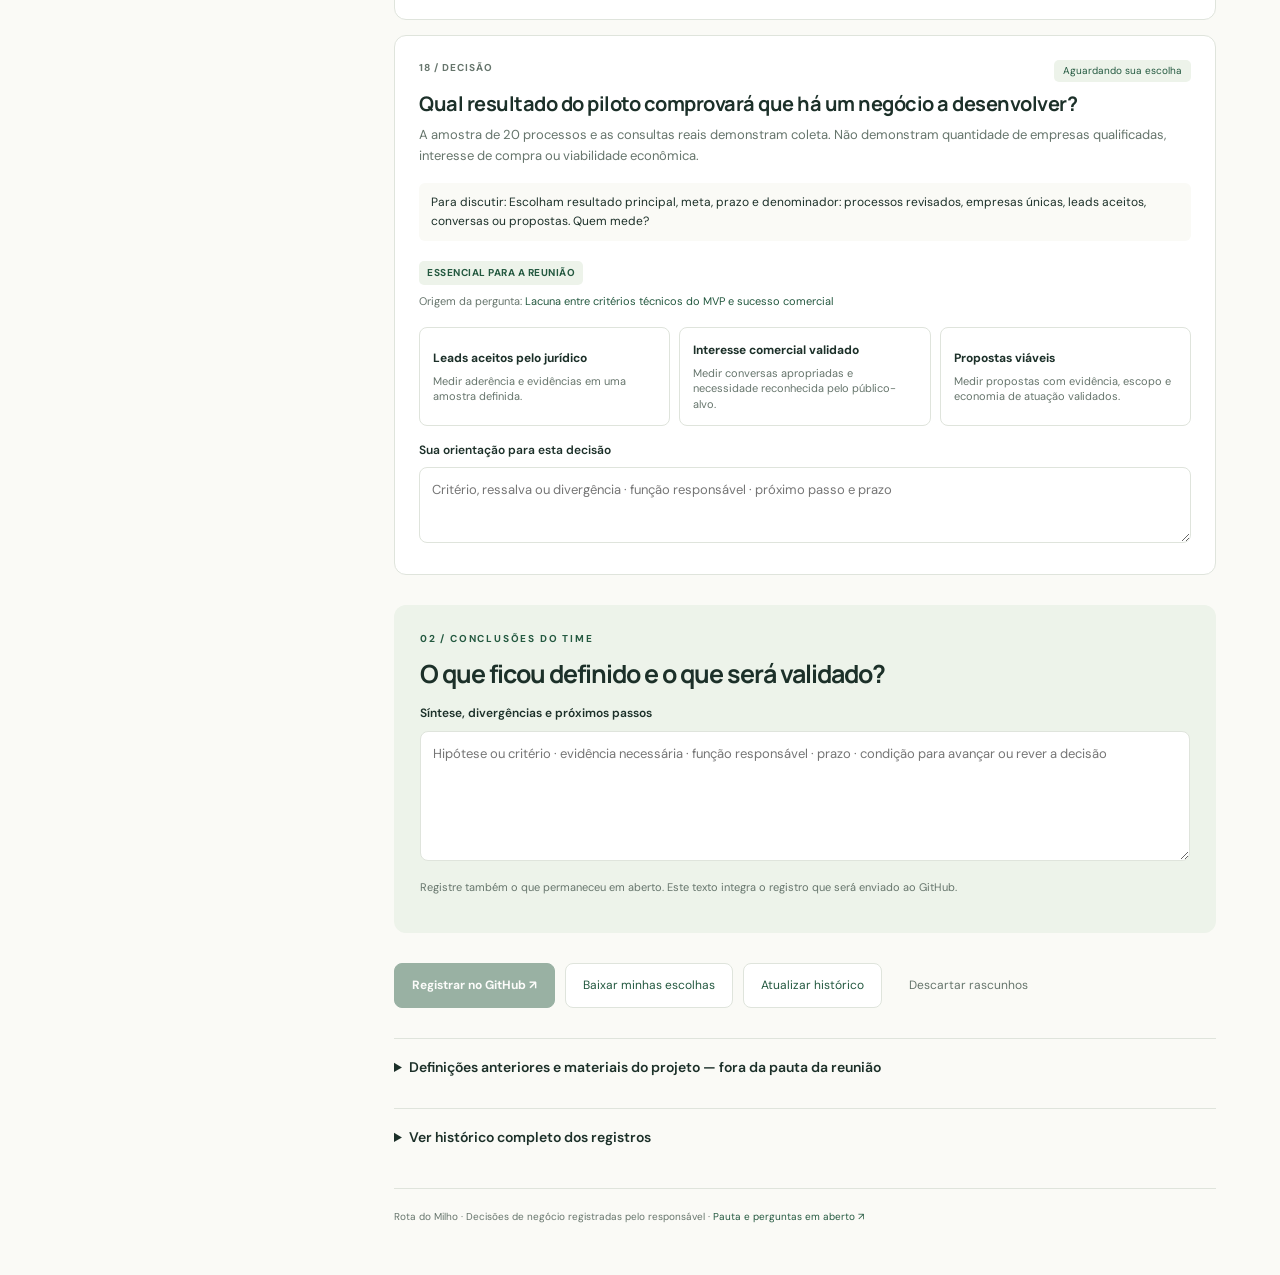
==== commit 395728cf: "feat: pauta de negocio para qualificar leads na reuniao do time" ====
--- a/web/decisoes/index.html
+++ b/web/decisoes/index.html
@@ -2,35 +2,37 @@
 <html lang="pt-BR">
 <head>
 <meta charset="utf-8"><meta name="viewport" content="width=device-width,initial-scale=1">
-<meta name="description" content="Painel de decisões e orientações do projeto Rota do Milho.">
-<title>Rota do Milho · Decisões</title>
-<link rel="stylesheet" href="style.css?v=20261014-oauth">
-<script src="app.js?v=20261014-inc4" defer></script>
+<meta name="description" content="Pauta do time para validar o negócio e os critérios de identificação de leads qualificados do Rota do Milho.">
+<title>Rota do Milho · Decisões de negócio</title>
+<link rel="stylesheet" href="style.css?v=20261015-negocio">
+<script src="business-questions.js?v=20261015-negocio" defer></script>
+<script src="app.js?v=20261015-negocio" defer></script>
 </head>
 <body>
-<header class="top"><a class="brand" href="./"><span class="mark" aria-hidden="true">R</span><span>ROTA DO MILHO<small>ESPAÇO DE DECISÕES</small></span></a><a class="repo" href="https://github.com/guiga99/Rota_do_milho" target="_blank" rel="noopener">Projeto no GitHub ↗</a></header>
-<div class="layout">
-<aside>
-<p class="eyebrow">PROJETO / MVP</p><h2>Vamos decidir<br>os próximos passos.</h2>
-<p class="muted">Suas escolhas e orientações ficam vinculadas ao projeto, com data e histórico.</p>
-<nav aria-label="Navegação"><a href="#amostra">Amostra de 20 processos</a><a href="#perguntas">01 · Perguntas em aberto</a><a href="#orientacoes">02 · Suas orientações</a><a href="#historico">03 · Histórico registrado</a></nav>
-<div class="fixed"><span class="pill">JÁ DEFINIDO</span><ul><li>Tribunal inicial: TRF4</li><li>Até 100 candidatos por consulta</li><li>Dados reais do CNJ</li><li>Prioridade para evidência de trânsito</li><li>Exportação em XLSX</li><li>Período padrão: últimos 5 anos</li><li>Acesso futuro pela equipe</li></ul></div>
-<p class="aside-note">Este painel orienta o desenvolvimento. A consulta de processos continua no MVP.</p>
-</aside>
-<main>
-<section class="hero"><div><p class="eyebrow">VOCÊ ORIENTA. O PROJETO AVANÇA.</p><h1>Um lugar para<br>alinhar cada decisão.</h1><p>Escolha uma opção, acrescente o que considerar necessário e registre suas respostas no GitHub.</p></div><div class="hero-tag">MVP / ISSUE #4<br><strong>Preparado para Cloud</strong><span>Configuração privada pendente<br>Importação com fonte e histórico</span></div></section>
-<div class="stats"><div><strong id="count-total">…</strong><span>perguntas abertas</span></div><div><strong id="count-draft">0</strong><span>rascunhos locais</span></div><div><strong id="count-saved">0</strong><span>respostas registradas</span></div></div>
-<div class="notice"><strong>Como funciona</strong><p>As escolhas ficam primeiro neste navegador. Para registrá-las no projeto, use <b>Registrar no GitHub</b> e confirme em <b>Submit new issue</b> na página que abrir. Ao voltar à aba, o histórico será atualizado automaticamente. Você também pode usar <b>Atualizar histórico</b>. É necessário entrar na conta <b>guiga99</b>.</p><p>O repositório e este histórico são públicos. Escreva somente orientações do projeto; chaves API e senhas devem ser configuradas no aplicativo.</p></div>
+<header class="top"><a class="brand" href="./"><span class="mark" aria-hidden="true">R</span><span>ROTA DO MILHO<small>DECISÕES DE NEGÓCIO</small></span></a><a class="repo" href="https://github.com/guiga99/Rota_do_milho" target="_blank" rel="noopener">Projeto no GitHub ↗</a></header>
+<div class="layout"><aside>
+<p class="eyebrow">REUNIÃO DO TIME / 15.10.2026</p><h2>O que transforma<br>um caso em lead?</h2>
+<p class="muted">Definir público, evidências e critérios para validar uma oportunidade comercial.</p>
+<nav aria-label="Navegação"><a href="#pauta">Objetivo da reunião</a><a href="#grupo-foco">1 · Mercado e proposta</a><a href="#grupo-qualificacao">2 · Lead qualificado</a><a href="#grupo-operacao">3 · Validação e abordagem</a><a href="#grupo-viabilidade">4 · Viabilidade e piloto</a><a href="#orientacoes">Conclusões e próximos passos</a><a href="#materiais-anteriores">Definições e materiais anteriores</a></nav>
+<div class="fixed"><span class="pill">BASE PARA CRITICAR</span><ul><li>Foco original: créditos tributários</li><li>Prioridade original: favorável + trânsito</li><li>TRF4 e amostra de 20 processos</li><li>103 termos para priorizar e validar</li><li>Processo encontrado ≠ lead qualificado</li></ul></div>
+<p class="aside-note">As alternativas são hipóteses de discussão. Nenhuma é escolhida automaticamente.</p>
+</aside><main>
+<section class="hero"><div><p class="eyebrow">PAUTA DE NEGÓCIO / 15 DE OUTUBRO DE 2026</p><h1>Vamos validar<br>o negócio e os leads.</h1><p>Quem queremos atender, qual oportunidade é real e o que precisa acontecer para o time avançar?</p></div><div class="hero-tag">PAUTA DO TIME<br><strong>20 perguntas</strong><span>10 essenciais para começar<br>4 blocos de discussão</span></div></section>
+<div class="stats"><div><strong id="count-total">…</strong><span>decisões da pauta em aberto</span></div><div><strong id="count-draft">0</strong><span>rascunhos locais</span></div><div><strong id="count-saved">0</strong><span>definições da pauta registradas</span></div></div>
+<section id="pauta" class="guidance"><p class="eyebrow">SAÍDAS ESPERADAS DA REUNIÃO</p><h2>Critérios claros, responsáveis e um próximo teste.</h2><p>Comecem pelas 10 essenciais. Ao final, procurem registrar: público e proposta de valor; definição de lead qualificado; teses e exclusões; responsáveis jurídico/comercial; meta, prazo e condição de continuidade do piloto.</p><p><strong>Pontos a criticar:</strong> R$ 50 mil de valor da causa não é crédito recuperável; os 20 processos não são 20 empresas qualificadas; trânsito, resultado e crédito ainda disponível exigem evidência. A decisão de negócio é do time, com validação jurídica quando necessária.</p><p><a href="https://github.com/guiga99/Rota_do_milho/blob/main/docs/PAUTA_NEGOCIO.md" target="_blank" rel="noopener">Ler a pauta e a origem das perguntas ↗</a></p></section>
+<div class="notice"><strong>Como registrar a decisão do time</strong><p>Escolham uma alternativa ou escrevam outra orientação. Nas notas, registrem critérios, ressalvas ou divergências, função responsável e próximo passo com prazo. Não é necessário fechar uma hipótese sem evidência.</p><p>As escolhas são rascunhos deste navegador. O responsável <b>guiga99</b> consolida o resultado usando <b>Registrar no GitHub</b> e confirma em <b>Submit new issue</b>. O painel reconhece o registro ao retornar. As definições anteriores continuam preservadas.</p><p><strong>Este painel e suas issues são públicos.</strong> Usem exemplos genéricos e funções da equipe; não registrem contatos pessoais, CNPJs de leads, documentos ou informações de clientes.</p></div>
+<p id="sync-status" role="status" aria-live="polite">Carregando registros…</p>
+<section id="perguntas"><div class="section-head"><div><p class="eyebrow">01 / DISCUSSÃO E DECISÃO</p><h2>Perguntas para estruturar o negócio</h2></div><span class="quiet">Alternativas para debate, sem aprovação automática.</span></div><label class="meeting-filter"><input id="essential-only" type="checkbox" checked> Mostrar somente as 10 essenciais</label><p id="meeting-visible" class="small muted"></p><div id="questions"></div></section>
+<section id="orientacoes" class="guidance"><p class="eyebrow">02 / CONCLUSÕES DO TIME</p><h2>O que ficou definido e o que será validado?</h2><label for="general-note">Síntese, divergências e próximos passos</label><textarea id="general-note" rows="5" maxlength="2000" placeholder="Hipótese ou critério · evidência necessária · função responsável · prazo · condição para avançar ou rever a decisão"></textarea><p class="muted small">Registre também o que permaneceu em aberto. Este texto integra o registro que será enviado ao GitHub.</p></section>
+<div class="actions"><button id="save" class="primary">Registrar no GitHub ↗</button><button id="export" class="secondary">Baixar minhas escolhas</button><button id="refresh" class="secondary">Atualizar histórico</button><button id="discard" class="text-button">Descartar rascunhos</button></div><p id="action-status" role="status" aria-live="polite"></p>
+<details id="materiais-anteriores" class="archive"><summary>Definições anteriores e materiais do projeto — fora da pauta da reunião</summary><p id="previous-count" class="small muted"></p><p class="small muted">Histórico preservado. Estas perguntas e materiais de implementação não são a pauta de negócio de hoje.</p><div id="previous-questions"></div>
 <section id="amostra" class="guidance"><p class="eyebrow">AMOSTRA REAL / SUA ORIENTAÇÃO #2</p><h2>20 processos · todos os campos disponíveis</h2><p>Nova consulta ao TRF4, com o período de cinco anos que você escolheu. Baixe o Excel para inspecionar os processos e use o inventário abaixo para escolher os campos prioritários.</p><p id="sample-status" role="status">Carregando inventário…</p><div class="actions"><a class="sample-link" href="https://github.com/guiga99/Rota_do_milho/releases/download/amostra-trf4-20-v2/TRF4_amostra20.xlsx">Baixar versão com tabela enxuta ↓</a><a class="sample-link" href="https://github.com/guiga99/Rota_do_milho/releases/download/amostra-trf4-20-v1/TRF4_amostra20.xlsx">Baixar Excel dos 20 processos ↓</a><a class="sample-link" href="https://github.com/guiga99/Rota_do_milho/releases/download/amostra-trf4-20-v1/TRF4_amostra20_dados_completos.zip">Baixar dados completos e evidências ↓</a></div><p class="small muted">Amostra de candidatos, sem confirmação jurídica. Campos ausentes não foram inferidos. XLSX inclui CAMPOS_DISPONIVEIS e DADOS_ORIGINAIS; ZIP preserva o JSON completo. Os arquivos são assets do GitHub, fora do código versionado.</p><details><summary>Selecionar campos prioritários no inventário</summary><p class="small">A contagem mostra presença por registro, não qualidade jurídica. [] representa uma lista. As escolhas só serão confirmadas após Registrar no GitHub.</p><div class="actions"><button id="mark-fields" class="secondary">Marcar todos</button><button id="clear-fields" class="secondary">Limpar seleção</button></div><div id="field-list"></div><button id="apply-fields" class="primary">Usar esta seleção como rascunho</button></details><p><a href="https://github.com/guiga99/Rota_do_milho/blob/main/docs/FONTES_COMPLEMENTARES.md" target="_blank" rel="noopener">Avaliação de Jusbrasil, Escavador e JUDIT ↗</a></p></section>
 <section class="guidance" id="avaliacao-tjsc"><p class="eyebrow">COMENTÁRIO EXTRA / ISSUE #3</p><h2>TJSC, eproc e login da equipe</h2><p><strong>TJSC pelo DataJud:</strong> conexão e consulta por CNJ testadas com HTTP 200. O formulário eproc informado tem CAPTCHA e não é uma API documentada. A pesquisa tributária padrão continua no TRF4; o TJSC foi acrescentado como consulta opcional por número.</p><p><strong>Google:</strong> suporte OIDC, usuários autorizados e perfis implementados. Login real e hospedagem dependem do cliente OAuth e da configuração privada da equipe. O painel estático não se tornou a aplicação de consultas.</p><p><strong>Campos:</strong> tabela principal configurável; JSON e Excel completos preservados. O inventário acima permite selecionar metadados CNJ da tabela; os sete campos complementares priorizados na issue #4 são tratados na avaliação abaixo.</p><p><a href="https://github.com/guiga99/Rota_do_milho/blob/main/docs/TJSC_EPROC.md" target="_blank" rel="noopener">Ler avaliação e implicações do TJSC ↗</a> · <a href="https://github.com/guiga99/Rota_do_milho/blob/main/docs/ACESSO_GOOGLE.md" target="_blank" rel="noopener">Preparar login Google com configuração protegida ↗</a></p><p class="small muted">Chaves, client secret e lista de e-mails da equipe devem ser configurados no servidor; não informe esses valores no painel público.</p></section>
 <section class="guidance" id="avaliacao-fontes"><p class="eyebrow">NOVA ORIENTAÇÃO / ISSUE #4</p><h2>Cloud e informações complementares</h2><p><strong>Streamlit Community Cloud escolhido:</strong> entrada da aplicação exige Google e PostgreSQL externo. Preparação no código concluída; publicação da aplicação de pesquisas depende da conta Streamlit e da configuração privada de OAuth e banco.</p><p><strong>Cinco fontes estudadas:</strong> Escavador, JUDIT, Vigilant/TrackJud, Codilo e Jusbrasil. Recomendo iniciar por Escavador e comparar JUDIT. Documentação disponível ainda não comprova cobertura ou preenchimento dos sete campos no TRF4.</p><p><strong>Importação implementada:</strong> administrador pode importar JSON Escavador/JUDIT ligado ao CNJ, conservando arquivo, hash, fonte e grau. Excel traz observações separadas; dados inferidos e resultado/trânsito aguardam revisão jurídica. Nenhuma consulta comercial autenticada foi executada.</p><p><a href="https://github.com/guiga99/Rota_do_milho/blob/main/docs/FONTES_COMPLEMENTARES.md" target="_blank" rel="noopener">Comparar fontes e critérios dos sete campos ↗</a> · <a href="https://github.com/guiga99/Rota_do_milho/blob/main/docs/STREAMLIT_CLOUD.md" target="_blank" rel="noopener">Roteiro de implantação e testes Cloud ↗</a></p><p>Registre abaixo as escolhas sobre <a href="#q-fornecedor_piloto">fornecedor</a>, <a href="#q-persistencia_cloud">armazenamento</a> e <a href="#q-orcamento_piloto">limite de custo</a>. Não informe chaves, senhas ou e-mails da equipe neste painel público.</p></section>
 <section class="guidance" id="revisao-equipe"><p class="eyebrow">APROVAÇÃO NO CHAT / REVISÃO PELA EQUIPE</p><h2>Conferência por campo e colega</h2><p>Implementado no aplicativo: <strong>Confirmado, Corrigir ou Informação insuficiente</strong>, com comentário, evidência, revisor e data. Correções preservam a origem; avaliações de pessoas diferentes coexistem. XLSX inclui histórico de revisões dos processos selecionados.</p><p><strong>Issue #5:</strong> Escavador, banco da equipe e piloto sem cobrança registrados. Login Google, banco e ativação da aplicação online ainda dependem de configuração privada. Este painel registra decisões do projeto; os colegas revisarão os processos na aplicação protegida.</p><p><a href="https://github.com/guiga99/Rota_do_milho/blob/main/docs/REVISAO_CAMPOS.md" target="_blank" rel="noopener">Como os colegas poderão revisar os campos ↗</a></p></section>
 <section class="guidance" id="ativar-streamlit"><p class="eyebrow">URL RECEBIDA / LOGIN DA EQUIPE</p><h2>Configurar Google no endereço Streamlit</h2><p>O responsável informou o endereço da aplicação. Disponibilidade, login e banco ainda precisam de homologação. A próxima ação é criar/configurar o cliente OAuth Google do tipo <strong>Web application</strong>.</p><p><strong>Origem Google:</strong><br><code>https://rotadomilho-dnvdghu9uyapphcp5gub6xj.streamlit.app</code></p><p><strong>Callback Google:</strong><br><code>https://rotadomilho-dnvdghu9uyapphcp5gub6xj.streamlit.app/oauth2callback</code></p><p>Client ID, Client secret, cookie e listas da equipe ficam somente em <strong>Settings → Secrets</strong> no Streamlit. Não informe valores privados no painel ou nas issues.</p><div class="actions"><a class="sample-link" href="https://rotadomilho-dnvdghu9uyapphcp5gub6xj.streamlit.app/" target="_blank" rel="noopener">Abrir endereço informado ↗</a><a class="sample-link" href="https://console.cloud.google.com/auth/clients" target="_blank" rel="noopener">Configurar cliente Google ↗</a><a class="sample-link" href="https://github.com/guiga99/Rota_do_milho/blob/main/docs/ACESSO_GOOGLE.md" target="_blank" rel="noopener">Passo a passo do login ↗</a></div></section>
-<section id="perguntas"><div class="section-head"><div><p class="eyebrow">01 / SUAS ESCOLHAS</p><h2>Perguntas em aberto</h2></div><span class="quiet">Nenhuma opção é aprovada automaticamente.</span></div><div id="questions"></div></section>
-<section id="orientacoes" class="guidance"><p class="eyebrow">02 / ESPAÇO LIVRE</p><h2>O que mais devo considerar?</h2><label for="general-note">Orientação geral, dúvida ou ajuste de prioridade</label><textarea id="general-note" rows="4" maxlength="2000" placeholder="Ex.: quero revisar primeiro os processos sobre Sistema S…"></textarea><p class="muted small">Este texto faz parte do registro que você enviará ao GitHub.</p></section>
-<div class="actions"><button id="save" class="primary">Registrar no GitHub ↗</button><button id="export" class="secondary">Baixar minhas escolhas</button><button id="refresh" class="secondary">Atualizar histórico</button><button id="discard" class="text-button">Descartar rascunhos</button></div>
-<p id="action-status" role="status" aria-live="polite"></p>
-<section id="historico"><div class="section-head"><div><p class="eyebrow">03 / RASTREABILIDADE</p><h2>Histórico registrado</h2></div><a href="https://github.com/guiga99/Rota_do_milho/issues?q=is%3Aissue+%22%5BDecis%C3%B5es%5D%22" target="_blank" rel="noopener">Ver registros no GitHub ↗</a></div><p id="sync-status" role="status" aria-live="polite">Carregando registros…</p><div id="history"></div></section>
-<footer>Rota do Milho · Decisões versionadas no GitHub · <a href="https://github.com/guiga99/Rota_do_milho/blob/main/docs/CHECKLIST.md">Checklist do projeto ↗</a></footer>
-</main></div>
-</body></html>
+</details>
+<details id="historico-registros" class="archive"><summary>Ver histórico completo dos registros</summary><section id="historico"><div class="section-head"><div><p class="eyebrow">03 / RASTREABILIDADE</p><h2>Histórico registrado</h2></div><a href="https://github.com/guiga99/Rota_do_milho/issues?q=is%3Aissue+%22%5BDecis%C3%B5es%5D%22" target="_blank" rel="noopener">Ver registros no GitHub ↗</a></div><div id="history"></div></section>
+</details>
+<footer>Rota do Milho · Decisões de negócio registradas pelo responsável · <a href="https://github.com/guiga99/Rota_do_milho/blob/main/docs/PAUTA_NEGOCIO.md">Pauta e perguntas em aberto ↗</a></footer>
+</main></div></body></html>
--- a/web/decisoes/style.css
+++ b/web/decisoes/style.css
@@ -5,3 +5,4 @@
 
 .sample-link{display:inline-block;padding:12px 16px;border-radius:8px;background:var(--green);color:white;font-size:12px;font-weight:700}.field-row{display:flex;gap:10px;align-items:start;font-size:12px;border-bottom:1px solid var(--line);padding:8px 0;margin:0}.field-row input{margin-top:4px;flex-shrink:0}#field-list{max-height:400px;overflow:auto;margin:16px 0}.field-row span{overflow-wrap:anywhere}summary{cursor:pointer;font-weight:600}
 .guidance code{overflow-wrap:anywhere}
+.business-group{margin:30px 0}.business-group>h2{font-size:24px}.business-group>p{font-size:13px}.essential-badge{display:inline-block;font-size:10px;font-weight:700;letter-spacing:.5px;color:var(--green);background:var(--light);border-radius:5px;padding:4px 8px;margin:0 0 8px}.source-note{font-size:11px;color:var(--muted);margin:0 0 16px}.meeting-filter{display:flex;align-items:center;gap:9px;font-size:13px}.meeting-filter input{width:17px;height:17px}.archive{margin:30px 0;border-top:1px solid var(--line);padding-top:18px}.archive>summary{font-size:14px;line-height:1.5}.business-group .card[hidden]{display:none}.card p,.history-item p{overflow-wrap:anywhere}
